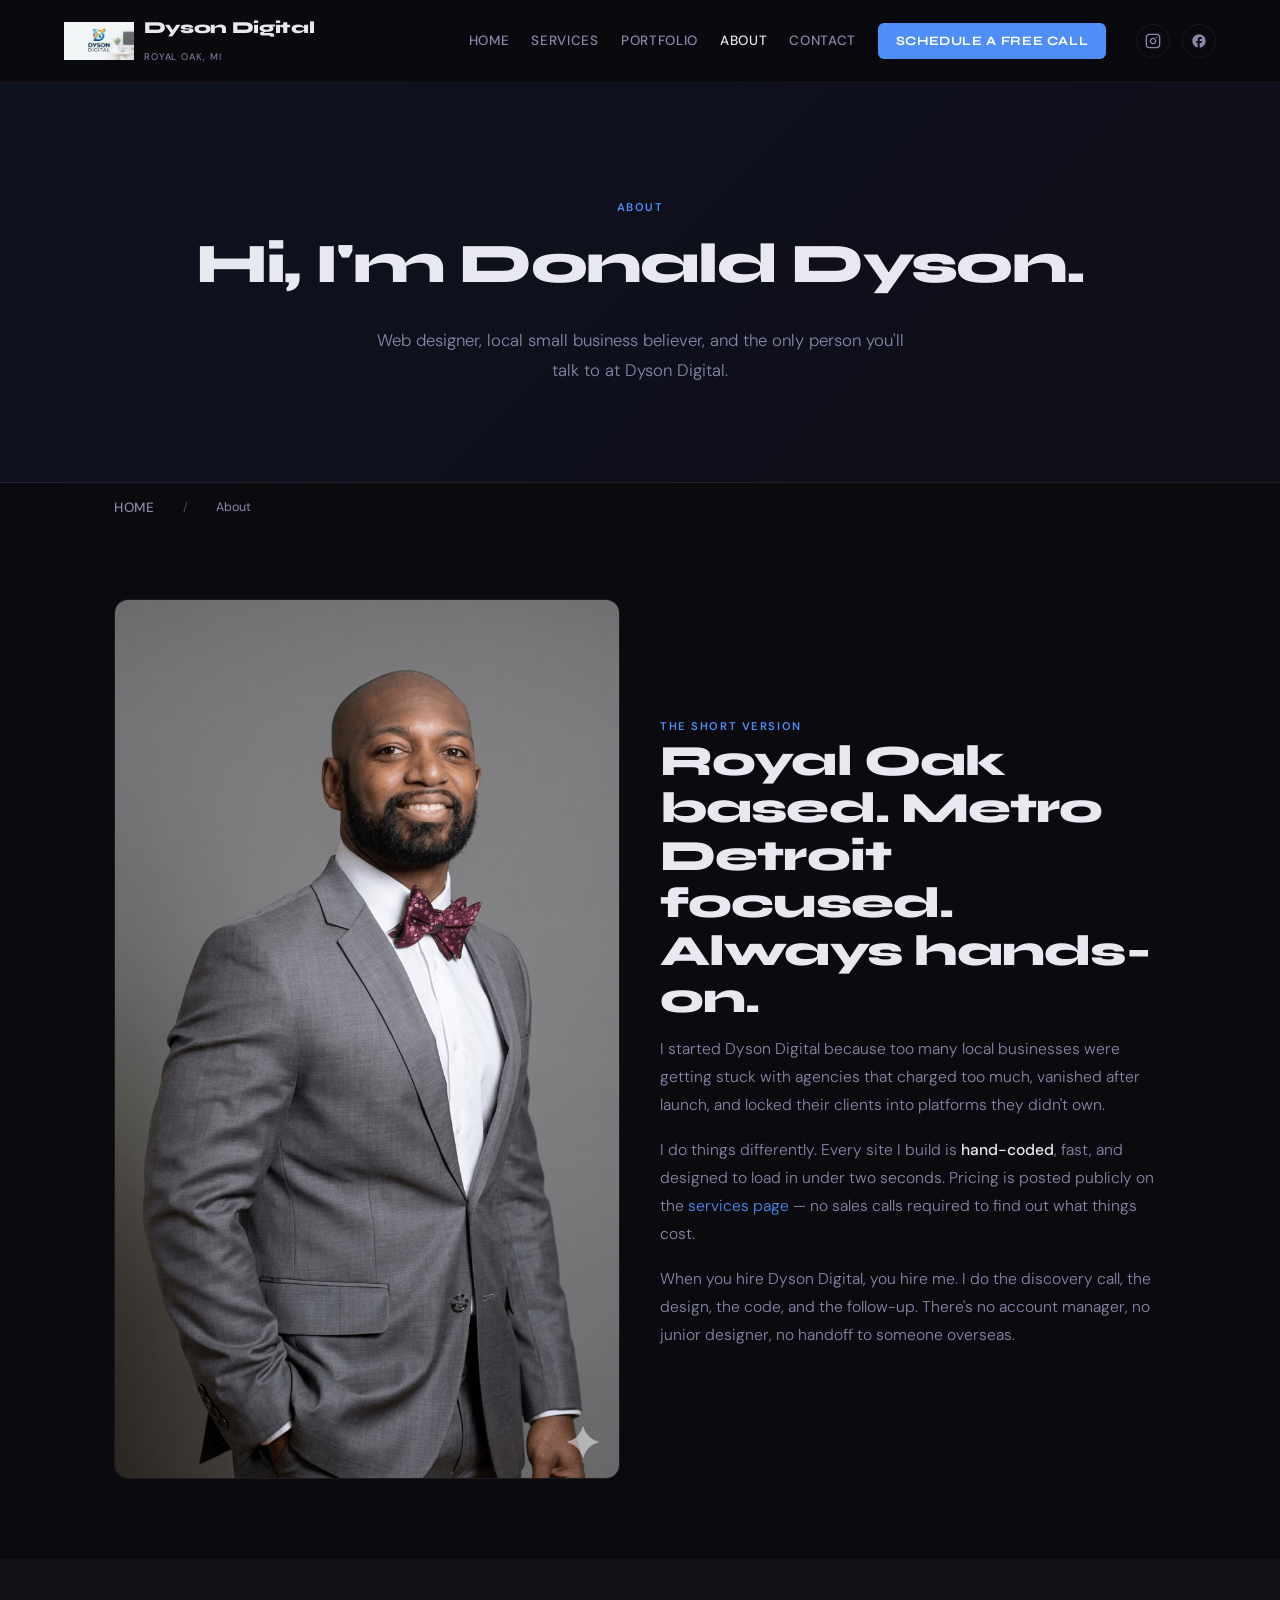
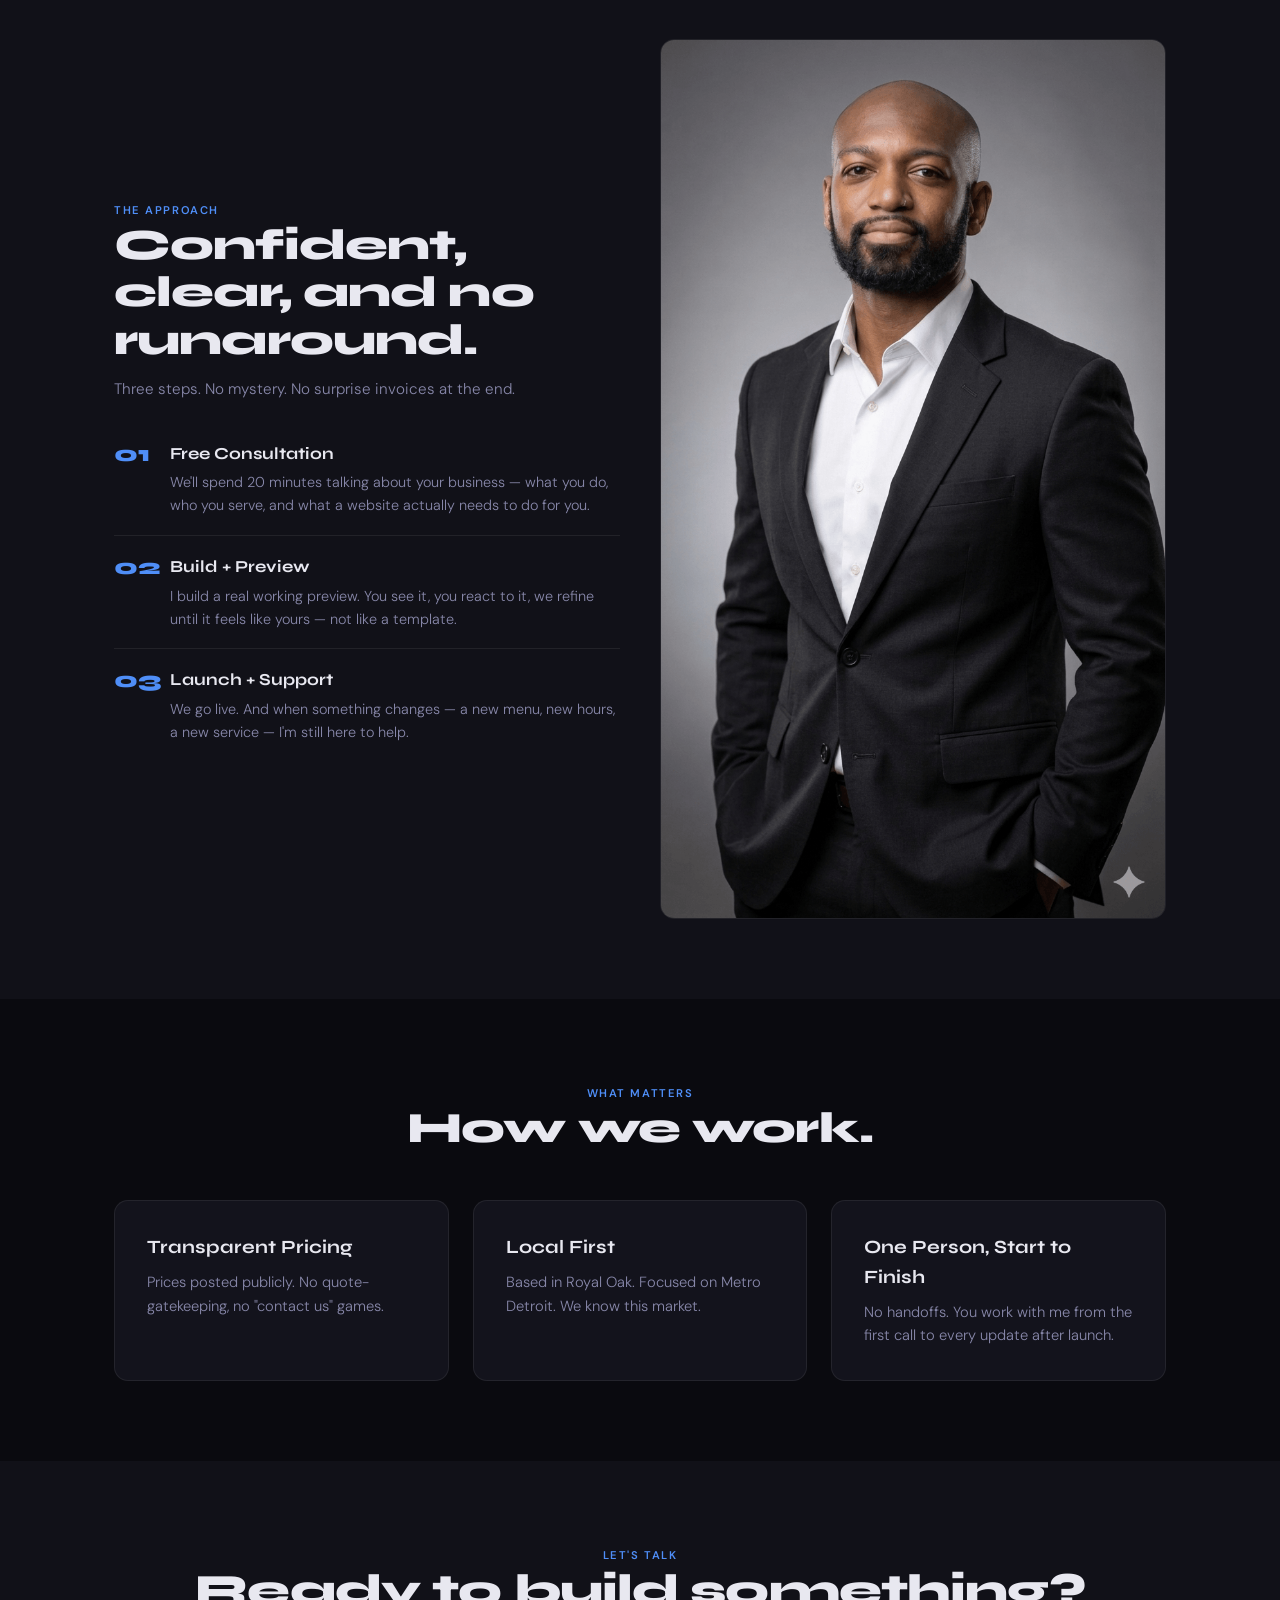
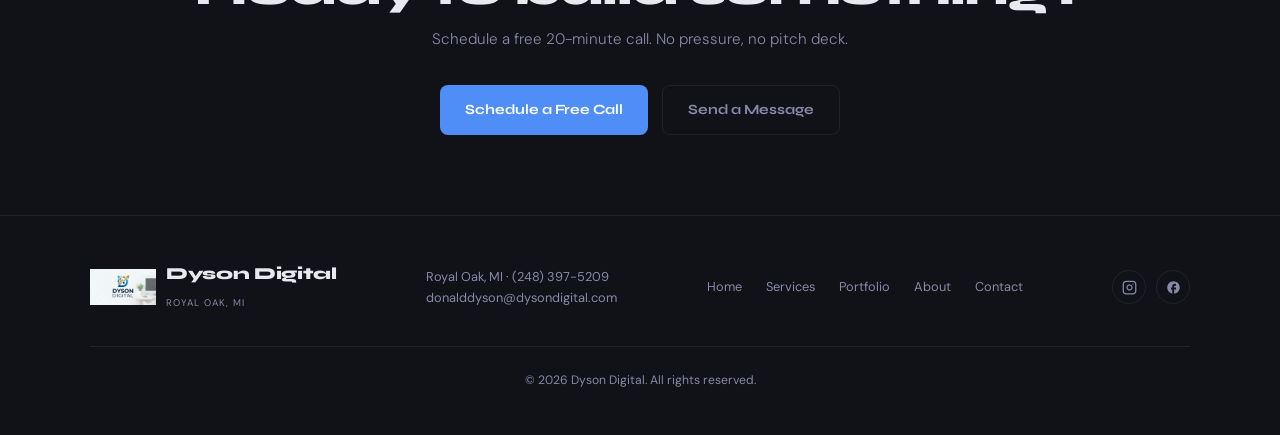
==== about.html @ cc30932b "Add files via upload" ====
<!DOCTYPE html>
<html lang="en">
<head>
<script async src="https://www.googletagmanager.com/gtag/js?id=G-XXXXXXXXXX"></script>
<script>window.dataLayer=window.dataLayer||[];function gtag(){dataLayer.push(arguments);}gtag('js',new Date());gtag('config','G-XXXXXXXXXX');</script>
<meta charset="UTF-8">
<meta name="viewport" content="width=device-width, initial-scale=1.0">
<title>About Donald Dyson | Founder of Dyson Digital Royal Oak MI</title>
<meta name="description" content="Meet Donald Dyson, founder of Dyson Digital in Royal Oak, MI. Personal, hands-on web design and SEO for Metro Detroit small businesses since day one.">
<link rel="canonical" href="https://dysondigital.com/about.html">
<meta name="robots" content="index, follow">
<meta property="og:title" content="About Donald Dyson | Dyson Digital">
<meta property="og:description" content="Meet Donald Dyson, founder of Dyson Digital. Personal, hands-on web design for Metro Detroit small businesses.">
<meta property="og:image" content="https://dysondigital.com/images/og-preview.jpg">
<meta property="og:url" content="https://dysondigital.com/about.html">
<meta property="og:type" content="website">
<meta name="twitter:card" content="summary_large_image">
<meta name="twitter:title" content="About Donald Dyson | Dyson Digital">
<meta name="twitter:description" content="Meet Donald Dyson, founder of Dyson Digital. Personal, hands-on web design for Metro Detroit small businesses.">
<meta name="twitter:image" content="https://dysondigital.com/images/og-preview.jpg">
<link rel="icon" type="image/png" href="favicon.png">
<link rel="apple-touch-icon" href="favicon.png">
<meta name="theme-color" content="#1d6aff">
<link rel="stylesheet" href="style.css">

<!-- Organization + Founder -->
<script type="application/ld+json">
{
  "@context": "https://schema.org",
  "@type": "Organization",
  "name": "Dyson Digital",
  "url": "https://dysondigital.com",
  "logo": "https://dysondigital.com/images/dysondigitallogo.png",
  "founder": {
    "@type": "Person",
    "name": "Donald Dyson",
    "jobTitle": "Founder & Web Designer",
    "image": "https://dysondigital.com/images/greysuit.png",
    "worksFor": {
      "@type": "Organization",
      "name": "Dyson Digital"
    },
    "address": {
      "@type": "PostalAddress",
      "addressLocality": "Royal Oak",
      "addressRegion": "MI",
      "addressCountry": "US"
    }
  },
  "sameAs": [
    "https://instagram.com/dyson.digital",
    "https://facebook.com/dysondigitalmi"
  ]
}
</script>

<!-- Breadcrumbs -->
<script type="application/ld+json">
{
  "@context": "https://schema.org",
  "@type": "BreadcrumbList",
  "itemListElement": [
    {"@type": "ListItem", "position": 1, "name": "Home", "item": "https://dysondigital.com/"},
    {"@type": "ListItem", "position": 2, "name": "About", "item": "https://dysondigital.com/about.html"}
  ]
}
</script>
</head>
<body>

<header>
  <a href="index.html" class="logo-wrap" aria-label="Dyson Digital home">
    <img src="images/dysondigitallogo.png" alt="Dyson Digital logo" height="50" loading="lazy">
    <span>
      <span class="logo-text">Dyson Digital</span><br>
      <span class="logo-sub">Royal Oak, MI</span>
    </span>
  </a>
  <button class="menu-toggle" aria-label="Toggle navigation menu" aria-expanded="false" aria-controls="main-nav" onclick="const n=document.getElementById('main-nav');n.classList.toggle('active');this.setAttribute('aria-expanded',n.classList.contains('active'));">&#9776;</button>
  <nav id="main-nav">
    <a href="index.html">Home</a>
    <a href="services.html">Services</a>
    <a href="portfolio.html">Portfolio</a>
    <a href="about.html" class="active">About</a>
    <a href="contact.html">Contact</a>
    <a href="https://calendly.com/donalddyson-dysondigital" target="_blank" rel="noopener" class="btn-nav">Schedule a Free Call</a>
    <div class="social-icons">
      <a href="https://instagram.com/dyson.digital" target="_blank" rel="noopener" aria-label="Dyson Digital on Instagram">
        <svg viewBox="0 0 24 24" fill="none" stroke="currentColor" stroke-width="2" stroke-linecap="round" stroke-linejoin="round"><rect x="2" y="2" width="20" height="20" rx="5" ry="5"/><path d="M16 11.37A4 4 0 1 1 12.63 8 4 4 0 0 1 16 11.37z"/><line x1="17.5" y1="6.5" x2="17.51" y2="6.5"/></svg>
      </a>
      <a href="https://facebook.com/dysondigitalmi" target="_blank" rel="noopener" aria-label="Dyson Digital on Facebook">
        <svg viewBox="0 0 24 24" fill="currentColor"><path d="M22 12c0-5.52-4.48-10-10-10S2 6.48 2 12c0 4.84 3.44 8.87 8 9.8V15H8v-3h2V9.5C10 7.57 11.57 6 13.5 6H16v3h-2c-.55 0-1 .45-1 1v2h3v3h-3v6.95c5.05-.5 9-4.76 9-9.95z"/></svg>
      </a>
    </div>
  </nav>
</header>

<!-- PAGE HERO -->
<section class="page-hero">
  <span class="sl">About</span>
  <h1>Hi, I'm Donald Dyson.</h1>
  <p>Web designer, local small business believer, and the only person you'll talk to at Dyson Digital.</p>
</section>

<nav class="breadcrumbs" aria-label="Breadcrumb">
  <a href="index.html">Home</a><span>/</span>About
</nav>

<!-- ABOUT MAIN -->
<section>
  <div class="container">
    <div class="grid-2">
      <div class="about-img">
        <img src="images/greysuit.png" alt="Donald Dyson, founder of Dyson Digital in Royal Oak MI" loading="lazy">
      </div>
      <div class="about-text">
        <span class="sl">The short version</span>
        <h2 class="st">Royal Oak based. Metro Detroit focused. Always hands-on.</h2>
        <p>I started Dyson Digital because too many local businesses were getting stuck with agencies that charged too much, vanished after launch, and locked their clients into platforms they didn't own.</p>
        <p>I do things differently. Every site I build is <strong>hand-coded</strong>, fast, and designed to load in under two seconds. Pricing is posted publicly on the <a href="services.html" style="color:var(--primary);">services page</a> — no sales calls required to find out what things cost.</p>
        <p>When you hire Dyson Digital, you hire me. I do the discovery call, the design, the code, and the follow-up. There's no account manager, no junior designer, no handoff to someone overseas.</p>
      </div>
    </div>
  </div>
</section>

<!-- APPROACH -->
<section class="section-light">
  <div class="container">
    <div class="grid-2">
      <div>
        <span class="sl">The Approach</span>
        <h2 class="st">Confident, clear, and no runaround.</h2>
        <p class="ss">Three steps. No mystery. No surprise invoices at the end.</p>
        <ol class="steps-list">
          <li>
            <span class="step-num">01</span>
            <div class="step-body">
              <h4>Free Consultation</h4>
              <p>We'll spend 20 minutes talking about your business — what you do, who you serve, and what a website actually needs to do for you.</p>
            </div>
          </li>
          <li>
            <span class="step-num">02</span>
            <div class="step-body">
              <h4>Build + Preview</h4>
              <p>I build a real working preview. You see it, you react to it, we refine until it feels like yours — not like a template.</p>
            </div>
          </li>
          <li>
            <span class="step-num">03</span>
            <div class="step-body">
              <h4>Launch + Support</h4>
              <p>We go live. And when something changes — a new menu, new hours, a new service — I'm still here to help.</p>
            </div>
          </li>
        </ol>
      </div>
      <div class="approach-img">
        <img src="images/blacksuit.png" alt="Donald Dyson web designer Royal Oak MI" loading="lazy">
      </div>
    </div>
  </div>
</section>

<!-- VALUES -->
<section>
  <div class="container">
    <div class="sh" style="text-align:center;">
      <span class="sl">What Matters</span>
      <h2 class="st">How we work.</h2>
    </div>
    <div class="grid-3">
      <div class="card">
        <h3 style="margin-bottom:0.5rem;">Transparent Pricing</h3>
        <p style="color:var(--muted);font-size:0.92rem;font-weight:300;">Prices posted publicly. No quote-gatekeeping, no "contact us" games.</p>
      </div>
      <div class="card">
        <h3 style="margin-bottom:0.5rem;">Local First</h3>
        <p style="color:var(--muted);font-size:0.92rem;font-weight:300;">Based in Royal Oak. Focused on Metro Detroit. We know this market.</p>
      </div>
      <div class="card">
        <h3 style="margin-bottom:0.5rem;">One Person, Start to Finish</h3>
        <p style="color:var(--muted);font-size:0.92rem;font-weight:300;">No handoffs. You work with me from the first call to every update after launch.</p>
      </div>
    </div>
  </div>
</section>

<!-- CTA -->
<section class="section-light">
  <div class="container" style="text-align:center;">
    <span class="sl">Let's Talk</span>
    <h2 class="st">Ready to build something?</h2>
    <p class="ss" style="margin:0 auto 2rem;">Schedule a free 20-minute call. No pressure, no pitch deck.</p>
    <div style="display:flex;gap:14px;justify-content:center;flex-wrap:wrap;">
      <a href="https://calendly.com/donalddyson-dysondigital" target="_blank" rel="noopener" class="btn">Schedule a Free Call</a>
      <a href="contact.html" class="btn btn-outline">Send a Message</a>
    </div>
  </div>
</section>

<!-- FOOTER -->
<footer>
  <div class="fi">
    <div class="footer-brand">
      <img src="images/dysondigitallogo.png" alt="Dyson Digital logo" loading="lazy">
      <div>
        <span class="logo-text">Dyson Digital</span><br>
        <span class="logo-sub">Royal Oak, MI</span>
      </div>
    </div>
    <div class="footer-contact">
      Royal Oak, MI &middot; <a href="tel:+12483975209">(248) 397-5209</a><br>
      <a href="mailto:donalddyson@dysondigital.com">donalddyson@dysondigital.com</a>
    </div>
    <div class="fl">
      <a href="index.html">Home</a>
      <a href="services.html">Services</a>
      <a href="portfolio.html">Portfolio</a>
      <a href="about.html">About</a>
      <a href="contact.html">Contact</a>
    </div>
    <div class="footer-social">
      <a href="https://instagram.com/dyson.digital" target="_blank" rel="noopener" aria-label="Dyson Digital on Instagram">
        <svg viewBox="0 0 24 24" fill="none" stroke="currentColor" stroke-width="2" stroke-linecap="round" stroke-linejoin="round"><rect x="2" y="2" width="20" height="20" rx="5" ry="5"/><path d="M16 11.37A4 4 0 1 1 12.63 8 4 4 0 0 1 16 11.37z"/><line x1="17.5" y1="6.5" x2="17.51" y2="6.5"/></svg>
      </a>
      <a href="https://facebook.com/dysondigitalmi" target="_blank" rel="noopener" aria-label="Dyson Digital on Facebook">
        <svg viewBox="0 0 24 24" fill="currentColor"><path d="M22 12c0-5.52-4.48-10-10-10S2 6.48 2 12c0 4.84 3.44 8.87 8 9.8V15H8v-3h2V9.5C10 7.57 11.57 6 13.5 6H16v3h-2c-.55 0-1 .45-1 1v2h3v3h-3v6.95c5.05-.5 9-4.76 9-9.95z"/></svg>
      </a>
    </div>
  </div>
  <div class="footer-bottom">
    <span class="fc">&copy; 2026 Dyson Digital. All rights reserved.</span>
  </div>
</footer>

</body>
</html>
---- style.css ----
/* =========================================================
   Dyson Digital — style.css
   Single stylesheet for all pages (Home, Services, Portfolio, About, Contact)
   ========================================================= */

/* -------- Fonts -------- */
@import url('https://fonts.googleapis.com/css2?family=DM+Sans:wght@300;400;500;700&family=Syne:wght@600;700;800&display=swap');

/* -------- Variables -------- */
:root{
  --primary:#4f8ef7;
  --pdark:#3a7aef;
  --accent:#7c5cfc;
  --dark:#0a0a0f;
  --dark2:#111118;
  --dark3:#16161f;
  --card:#13131c;
  --text:#e8e8f0;
  --muted:#8888aa;
  --border:rgba(255,255,255,0.07);
}

/* -------- Reset -------- */
*,*::before,*::after{box-sizing:border-box;margin:0;padding:0;}
html{scroll-behavior:smooth;}
body{
  font-family:'DM Sans',sans-serif;
  background:var(--dark);
  color:var(--text);
  line-height:1.6;
  overflow-x:hidden;
}
h1,h2,h3,h4{font-family:'Syne',sans-serif;}
a{color:inherit;text-decoration:none;}
img{max-width:100%;display:block;}

/* -------- Header / Navbar -------- */
header{
  background:rgba(10,10,15,0.93);
  backdrop-filter:blur(14px);
  -webkit-backdrop-filter:blur(14px);
  padding:15px 5%;
  display:flex;
  justify-content:space-between;
  align-items:center;
  border-bottom:1px solid var(--border);
  position:sticky;
  top:0;
  z-index:1000;
}
.logo-wrap{display:flex;align-items:center;gap:10px;}
.logo-wrap img{height:38px;width:auto;}
.logo-text{font-family:'Syne',sans-serif;font-weight:800;font-size:1.05rem;letter-spacing:-0.02em;}
.logo-sub{font-size:0.6rem;color:var(--muted);letter-spacing:0.1em;text-transform:uppercase;}
nav{display:flex;gap:22px;align-items:center;}
nav a{
  color:var(--muted);
  font-weight:500;
  font-size:0.84rem;
  text-transform:uppercase;
  letter-spacing:0.05em;
  transition:color 0.2s;
}
nav a:hover,nav a.active{color:var(--text);}
.btn-nav{
  background:var(--primary);
  color:#fff!important;
  padding:0.5rem 1.1rem;
  border-radius:6px;
  font-family:'Syne',sans-serif;
  font-weight:700;
  font-size:0.8rem;
  transition:background 0.2s;
  border:none;
  cursor:pointer;
}
.btn-nav:hover{background:var(--pdark)!important;}
.social-icons{display:flex;gap:12px;align-items:center;margin-left:8px;}
.social-icons a{
  display:inline-flex;
  align-items:center;
  justify-content:center;
  width:34px;
  height:34px;
  border-radius:50%;
  border:1px solid var(--border);
  color:var(--muted);
  transition:color 0.2s,border-color 0.2s,background 0.2s;
}
.social-icons a:hover{color:var(--primary);border-color:rgba(79,142,247,0.4);}
.social-icons svg{width:16px;height:16px;}
.menu-toggle{display:none;font-size:22px;cursor:pointer;color:var(--text);background:none;border:none;}

@media(max-width:768px){
  .menu-toggle{display:block;}
  nav{
    display:none;
    flex-direction:column;
    position:absolute;
    top:100%;
    left:0;
    width:100%;
    background:var(--dark2);
    border-top:1px solid var(--border);
    padding:10px 0;
    gap:0;
  }
  nav.active{display:flex;}
  nav a{
    padding:13px 5%;
    border-bottom:1px solid var(--border);
    width:100%;
  }
  .social-icons{display:none;}
}

/* -------- Buttons -------- */
.btn{
  display:inline-flex;
  align-items:center;
  gap:5px;
  padding:13px 25px;
  background:var(--primary);
  color:#fff;
  border-radius:8px;
  font-family:'Syne',sans-serif;
  font-weight:700;
  font-size:0.88rem;
  transition:background 0.2s,transform 0.15s;
  border:none;
  cursor:pointer;
}
.btn:hover{background:var(--pdark);transform:translateY(-2px);}
.btn-outline{
  background:transparent;
  border:1px solid var(--border);
  color:var(--muted);
}
.btn-outline:hover{
  border-color:rgba(79,142,247,0.4);
  color:var(--text);
  background:transparent;
  transform:translateY(-2px);
}
.btn-sm{padding:9px 18px;font-size:0.82rem;}

/* -------- Section helpers -------- */
.sl{
  font-size:0.7rem;
  font-weight:600;
  letter-spacing:0.14em;
  text-transform:uppercase;
  color:var(--primary);
  margin-bottom:0.5rem;
}
.st{
  font-size:clamp(1.8rem,4vw,2.7rem);
  font-weight:800;
  letter-spacing:-0.02em;
  line-height:1.1;
  margin-bottom:0.75rem;
}
.ss{
  color:var(--muted);
  font-size:0.95rem;
  max-width:500px;
  font-weight:300;
  line-height:1.75;
}
.sh{margin-bottom:3rem;}
.container{max-width:1100px;margin:0 auto;padding:80px 24px;}
.container-wide{max-width:1200px;margin:0 auto;padding:80px 24px;}

/* -------- Page Hero -------- */
.page-hero{
  padding:110px 5% 65px;
  background:linear-gradient(135deg,rgba(79,142,247,0.07) 0%,rgba(124,92,252,0.04) 100%);
  border-bottom:1px solid var(--border);
  text-align:center;
}
.page-hero h1{
  font-size:clamp(2.2rem,5vw,3.5rem);
  font-weight:800;
  letter-spacing:-0.03em;
  margin-bottom:1rem;
}
.page-hero p{
  color:var(--muted);
  font-size:1.05rem;
  max-width:540px;
  margin:0 auto 2rem;
  font-weight:300;
  line-height:1.8;
}

/* -------- Cards -------- */
.card{
  background:var(--card);
  border:1px solid var(--border);
  border-radius:14px;
  padding:2rem;
  transition:transform 0.2s,border-color 0.2s;
}
.card:hover{transform:translateY(-4px);border-color:rgba(79,142,247,0.3);}

/* -------- Home Hero -------- */
.hero{
  min-height:85vh;
  display:flex;
  align-items:center;
  justify-content:center;
  padding:0 5%;
  background:
    radial-gradient(circle at 20% 30%,rgba(79,142,247,0.10),transparent 45%),
    radial-gradient(circle at 80% 70%,rgba(124,92,252,0.08),transparent 50%),
    var(--dark);
  text-align:center;
  border-bottom:1px solid var(--border);
}
.hero-inner{max-width:820px;}
.hero h1{
  font-size:clamp(2.4rem,5.5vw,4rem);
  font-weight:800;
  letter-spacing:-0.03em;
  line-height:1.08;
  margin-bottom:1.25rem;
}
.hero .hero-sub{
  color:var(--muted);
  font-size:1.1rem;
  max-width:600px;
  margin:0 auto 2.25rem;
  font-weight:300;
  line-height:1.7;
}
.hero-buttons{display:flex;gap:14px;justify-content:center;flex-wrap:wrap;}

/* -------- Services (white bg on home / keep dark card) -------- */
.section-light{background:var(--dark2);}
.grid-4{
  display:grid;
  grid-template-columns:repeat(auto-fit,minmax(230px,1fr));
  gap:1.5rem;
}
.grid-3{
  display:grid;
  grid-template-columns:repeat(auto-fit,minmax(280px,1fr));
  gap:1.5rem;
}
.grid-2{
  display:grid;
  grid-template-columns:repeat(auto-fit,minmax(320px,1fr));
  gap:2.5rem;
  align-items:center;
}
.service-card h3{
  font-size:1.15rem;
  margin-bottom:0.4rem;
  letter-spacing:-0.01em;
}
.service-card .price{
  color:var(--primary);
  font-family:'Syne',sans-serif;
  font-weight:700;
  font-size:0.85rem;
  margin-bottom:0.75rem;
  display:block;
}
.service-card p{color:var(--muted);font-size:0.9rem;font-weight:300;}
.service-icon{
  width:44px;
  height:44px;
  display:flex;
  align-items:center;
  justify-content:center;
  border-radius:10px;
  background:rgba(79,142,247,0.12);
  color:var(--primary);
  margin-bottom:1.1rem;
}
.service-icon svg{width:22px;height:22px;}

/* -------- Portfolio -------- */
.section-gray{background:var(--dark3);}
.portfolio-card{
  display:flex;
  flex-direction:column;
  gap:1rem;
  text-align:left;
}
.portfolio-logo{
  background:#fff;
  border-radius:10px;
  padding:1.5rem;
  height:150px;
  display:flex;
  align-items:center;
  justify-content:center;
  margin-bottom:0.5rem;
}
.portfolio-logo img{
  max-height:100%;
  max-width:80%;
  width:auto;
  object-fit:contain;
}
.portfolio-card h3{font-size:1.15rem;letter-spacing:-0.01em;}
.portfolio-card p{color:var(--muted);font-size:0.9rem;font-weight:300;min-height:3.5em;}
.portfolio-card .btn{align-self:flex-start;margin-top:0.25rem;}

/* -------- Approach (dark, 2-col) -------- */
.approach-img{
  border-radius:14px;
  overflow:hidden;
  border:1px solid var(--border);
}
.approach-img img{width:100%;height:auto;display:block;}
.steps-list{list-style:none;padding:0;margin:1.25rem 0 0;}
.steps-list li{
  display:flex;
  gap:1rem;
  padding:1.1rem 0;
  border-bottom:1px solid var(--border);
  align-items:flex-start;
}
.steps-list li:last-child{border-bottom:none;}
.step-num{
  font-family:'Syne',sans-serif;
  font-weight:800;
  font-size:1.4rem;
  color:var(--primary);
  min-width:40px;
  line-height:1;
  padding-top:2px;
}
.step-body h4{font-size:1.05rem;margin-bottom:0.25rem;}
.step-body p{color:var(--muted);font-size:0.9rem;font-weight:300;}

/* -------- About -------- */
.about-img{
  border-radius:14px;
  overflow:hidden;
  border:1px solid var(--border);
}
.about-img img{width:100%;height:auto;display:block;}
.about-text p{
  color:var(--muted);
  font-size:0.98rem;
  font-weight:300;
  margin-bottom:1rem;
  line-height:1.8;
}
.about-text p strong{color:var(--text);font-weight:500;}

/* -------- Contact form -------- */
.contact-wrap{
  display:grid;
  grid-template-columns:1fr 1.2fr;
  gap:2.5rem;
}
@media(max-width:768px){.contact-wrap{grid-template-columns:1fr;}}
.contact-info h3{font-size:1.3rem;margin-bottom:1rem;letter-spacing:-0.01em;}
.contact-info p{color:var(--muted);font-size:0.95rem;font-weight:300;margin-bottom:1.5rem;line-height:1.7;}
.contact-detail{
  display:flex;
  align-items:center;
  gap:0.75rem;
  padding:0.85rem 0;
  border-bottom:1px solid var(--border);
  font-size:0.9rem;
}
.contact-detail:last-child{border-bottom:none;}
.contact-detail strong{color:var(--text);font-weight:500;min-width:60px;}
.contact-detail a{color:var(--muted);transition:color 0.2s;}
.contact-detail a:hover{color:var(--primary);}

.contact-form{
  background:var(--card);
  border:1px solid var(--border);
  border-radius:14px;
  padding:2rem;
}
.form-row{display:flex;flex-direction:column;margin-bottom:1.1rem;}
.form-row label{
  font-size:0.78rem;
  font-weight:500;
  letter-spacing:0.05em;
  text-transform:uppercase;
  color:var(--muted);
  margin-bottom:0.4rem;
}
.form-row input,
.form-row textarea{
  background:var(--dark2);
  border:1px solid var(--border);
  border-radius:8px;
  padding:0.85rem 1rem;
  color:var(--text);
  font-family:'DM Sans',sans-serif;
  font-size:0.95rem;
  transition:border-color 0.2s;
}
.form-row input:focus,
.form-row textarea:focus{
  outline:none;
  border-color:var(--primary);
}
.form-row textarea{resize:vertical;min-height:120px;}

/* -------- Pricing / Service page tables -------- */
.pricing-grid{
  display:grid;
  grid-template-columns:repeat(auto-fit,minmax(260px,1fr));
  gap:1.5rem;
  margin-bottom:2.5rem;
}
.pricing-card{
  background:var(--card);
  border:1px solid var(--border);
  border-radius:14px;
  padding:2rem;
  display:flex;
  flex-direction:column;
}
.pricing-card .price-tag{
  font-family:'Syne',sans-serif;
  font-weight:800;
  font-size:1.8rem;
  color:var(--primary);
  margin:0.5rem 0 1rem;
  letter-spacing:-0.02em;
}
.pricing-card h3{font-size:1.2rem;margin-bottom:0.25rem;}
.pricing-card .tagline{color:var(--muted);font-size:0.85rem;margin-bottom:1rem;font-weight:300;}
.pricing-card ul{
  list-style:none;
  padding:0;
  margin:0 0 1.5rem;
  flex:1;
}
.pricing-card li{
  color:var(--muted);
  font-size:0.9rem;
  padding:0.45rem 0;
  font-weight:300;
  display:flex;
  gap:0.5rem;
  align-items:flex-start;
}
.pricing-card li::before{
  content:"";
  width:6px;
  height:6px;
  border-radius:50%;
  background:var(--primary);
  margin-top:0.55rem;
  flex-shrink:0;
}
.pricing-card .btn{align-self:flex-start;}

.disclaimer-box{
  background:var(--card);
  border:1px solid var(--border);
  border-left:3px solid var(--primary);
  border-radius:10px;
  padding:1.75rem;
  margin-top:2rem;
}
.disclaimer-box h4{
  font-family:'Syne',sans-serif;
  font-weight:700;
  font-size:0.85rem;
  letter-spacing:0.1em;
  text-transform:uppercase;
  color:var(--primary);
  margin-bottom:0.8rem;
}
.disclaimer-box h3{
  font-size:1.1rem;
  letter-spacing:-0.01em;
  margin-bottom:1rem;
}
.disclaimer-box p{
  color:var(--muted);
  font-size:0.88rem;
  font-weight:300;
  margin-bottom:0.9rem;
  line-height:1.75;
}
.disclaimer-box p strong{color:var(--text);font-weight:600;}
.disclaimer-box p:last-child{margin-bottom:0;}

/* -------- FAQ -------- */
.faq-item{
  border-bottom:1px solid var(--border);
  padding:1.5rem 0;
}
.faq-item:first-child{padding-top:0;}
.faq-item:last-child{border-bottom:none;padding-bottom:0;}
.faq-item h3{
  font-size:1.05rem;
  margin-bottom:0.6rem;
  letter-spacing:-0.01em;
  color:var(--text);
}
.faq-item p{
  color:var(--muted);
  font-size:0.92rem;
  font-weight:300;
  line-height:1.8;
}

/* -------- Breadcrumbs -------- */
.breadcrumbs{
  max-width:1100px;
  margin:0 auto;
  padding:14px 24px 0;
  font-size:0.78rem;
  color:var(--muted);
}
.breadcrumbs a{color:var(--muted);transition:color 0.2s;}
.breadcrumbs a:hover{color:var(--primary);}
.breadcrumbs span{margin:0 0.4rem;opacity:0.5;}

/* -------- Footer -------- */
footer{
  background:var(--dark2);
  border-top:1px solid var(--border);
  padding:45px 5%;
}
.fi{
  max-width:1100px;
  margin:0 auto;
  display:flex;
  justify-content:space-between;
  align-items:center;
  flex-wrap:wrap;
  gap:1.5rem;
}
.fl{display:flex;gap:1.5rem;flex-wrap:wrap;align-items:center;}
.fl a{font-size:0.8rem;color:var(--muted);transition:color 0.2s;}
.fl a:hover{color:var(--primary);}
.fc{font-size:0.76rem;color:var(--muted);}
.footer-brand{display:flex;align-items:center;gap:10px;}
.footer-brand img{height:36px;width:auto;}
.footer-contact{
  font-size:0.8rem;
  color:var(--muted);
  line-height:1.7;
}
.footer-contact a{color:var(--muted);transition:color 0.2s;}
.footer-contact a:hover{color:var(--primary);}
.footer-social{display:flex;gap:10px;}
.footer-social a{
  display:inline-flex;
  align-items:center;
  justify-content:center;
  width:34px;
  height:34px;
  border-radius:50%;
  border:1px solid var(--border);
  color:var(--muted);
  transition:color 0.2s,border-color 0.2s;
}
.footer-social a:hover{color:var(--primary);border-color:rgba(79,142,247,0.4);}
.footer-social svg{width:15px;height:15px;}
.footer-bottom{
  max-width:1100px;
  margin:2rem auto 0;
  padding-top:1.5rem;
  border-top:1px solid var(--border);
  text-align:center;
  font-size:0.76rem;
  color:var(--muted);
}
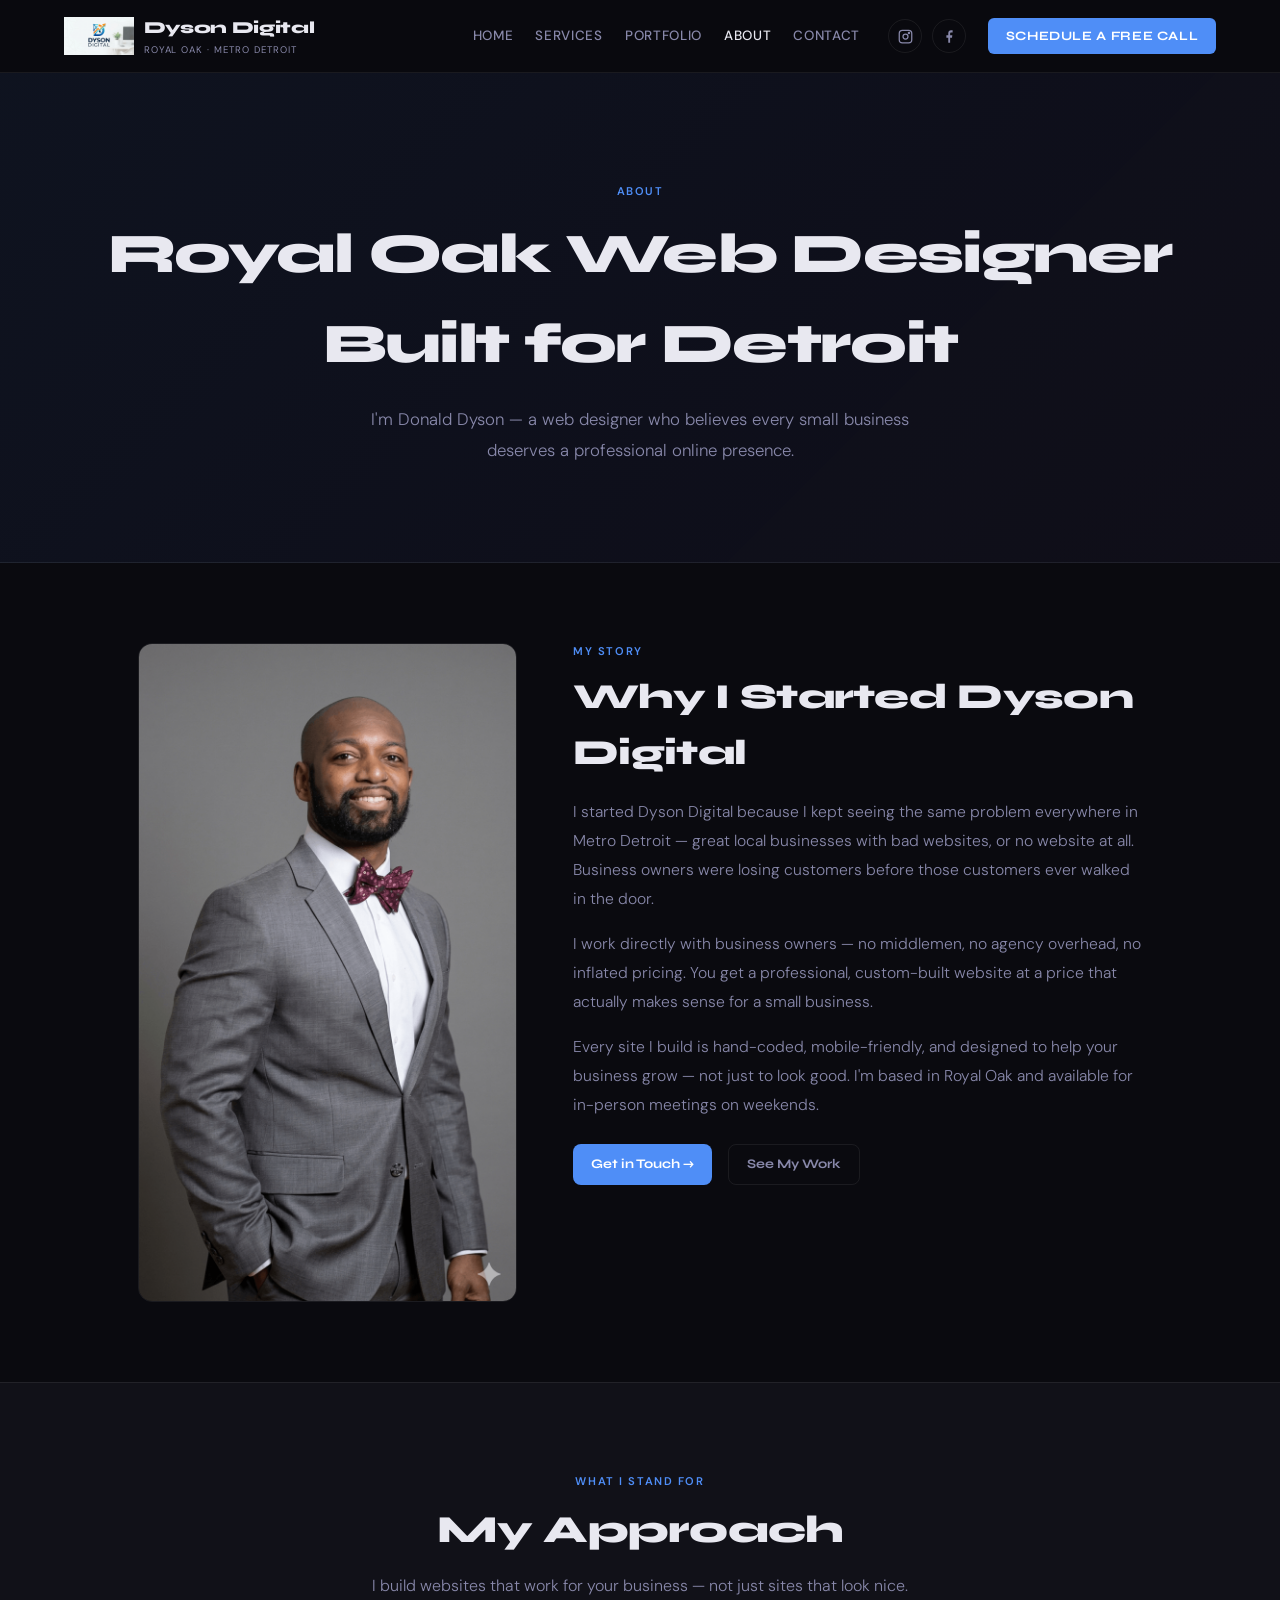
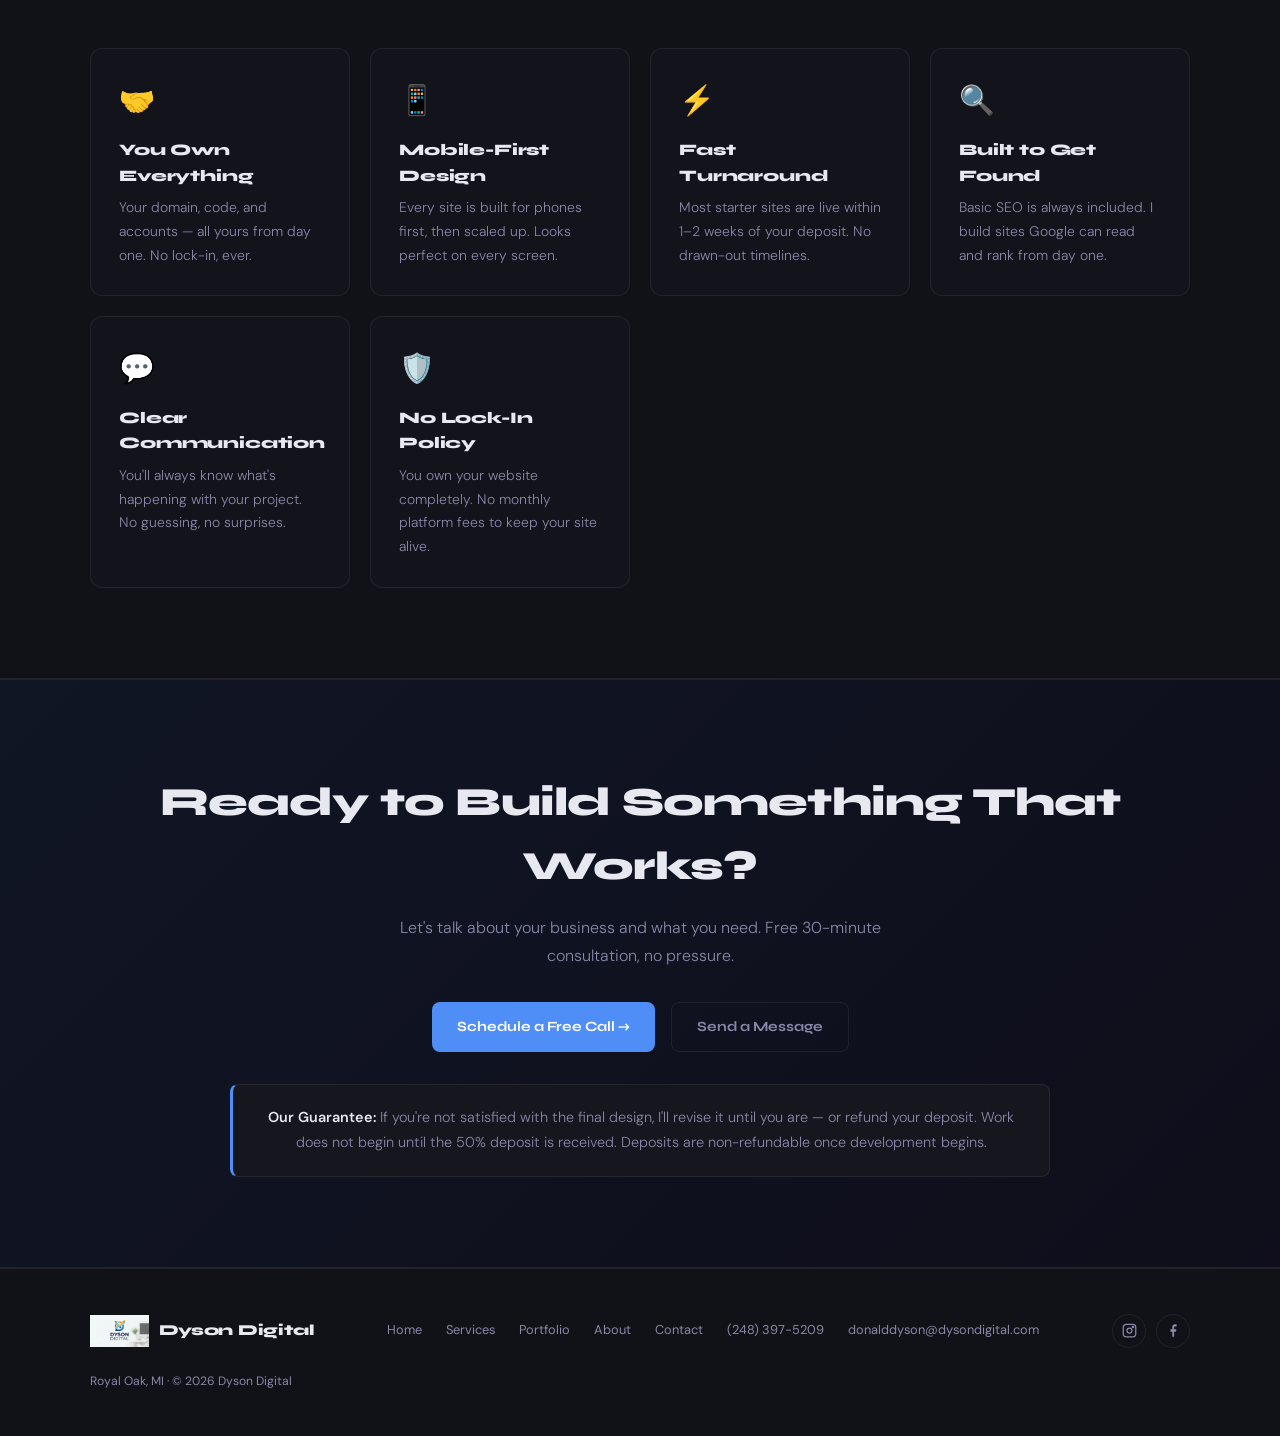
==== commit c6201230: "Add files via upload" ====
--- a/about.html
+++ b/about.html
@@ -5,46 +5,48 @@
 <script>window.dataLayer=window.dataLayer||[];function gtag(){dataLayer.push(arguments);}gtag('js',new Date());gtag('config','G-XXXXXXXXXX');</script>
 <meta charset="UTF-8">
 <meta name="viewport" content="width=device-width, initial-scale=1.0">
-<title>About Donald Dyson | Founder of Dyson Digital Royal Oak MI</title>
-<meta name="description" content="Meet Donald Dyson, founder of Dyson Digital in Royal Oak, MI. Personal, hands-on web design and SEO for Metro Detroit small businesses since day one.">
+<title>About | Dyson Digital | Donald Dyson Web Designer Royal Oak MI</title>
+<meta name="description" content="Meet Donald Dyson, founder of Dyson Digital. Royal Oak based web designer serving Metro Detroit small businesses with custom, hand-coded websites.">
 <link rel="canonical" href="https://dysondigital.com/about.html">
 <meta name="robots" content="index, follow">
-<meta property="og:title" content="About Donald Dyson | Dyson Digital">
-<meta property="og:description" content="Meet Donald Dyson, founder of Dyson Digital. Personal, hands-on web design for Metro Detroit small businesses.">
+<meta property="og:title" content="About | Dyson Digital">
+<meta property="og:description" content="Custom websites for Metro Detroit small businesses. Starting at $500.">
 <meta property="og:image" content="https://dysondigital.com/images/og-preview.jpg">
 <meta property="og:url" content="https://dysondigital.com/about.html">
 <meta property="og:type" content="website">
 <meta name="twitter:card" content="summary_large_image">
-<meta name="twitter:title" content="About Donald Dyson | Dyson Digital">
-<meta name="twitter:description" content="Meet Donald Dyson, founder of Dyson Digital. Personal, hands-on web design for Metro Detroit small businesses.">
+<meta name="twitter:title" content="About | Dyson Digital">
+<meta name="twitter:description" content="Custom websites for Metro Detroit small businesses. Starting at $500.">
 <meta name="twitter:image" content="https://dysondigital.com/images/og-preview.jpg">
 <link rel="icon" type="image/png" href="favicon.png">
 <link rel="apple-touch-icon" href="favicon.png">
 <meta name="theme-color" content="#1d6aff">
+<link rel="preconnect" href="https://fonts.googleapis.com">
+<link rel="preconnect" href="https://fonts.gstatic.com" crossorigin>
+<link href="https://fonts.googleapis.com/css2?family=DM+Sans:wght@300;400;500;600;700&family=Syne:wght@600;700;800&display=swap" rel="stylesheet">
 <link rel="stylesheet" href="style.css">
 
-<!-- Organization + Founder -->
 <script type="application/ld+json">
 {
   "@context": "https://schema.org",
   "@type": "Organization",
   "name": "Dyson Digital",
-  "url": "https://dysondigital.com",
+  "url": "https://dysondigital.com/",
   "logo": "https://dysondigital.com/images/dysondigitallogo.png",
   "founder": {
     "@type": "Person",
     "name": "Donald Dyson",
     "jobTitle": "Founder & Web Designer",
     "image": "https://dysondigital.com/images/greysuit.png",
-    "worksFor": {
-      "@type": "Organization",
-      "name": "Dyson Digital"
-    },
     "address": {
       "@type": "PostalAddress",
       "addressLocality": "Royal Oak",
       "addressRegion": "MI",
       "addressCountry": "US"
+    },
+    "worksFor": {
+      "@type": "Organization",
+      "name": "Dyson Digital"
     }
   },
   "sameAs": [
@@ -53,15 +55,13 @@
   ]
 }
 </script>
-
-<!-- Breadcrumbs -->
 <script type="application/ld+json">
 {
   "@context": "https://schema.org",
   "@type": "BreadcrumbList",
   "itemListElement": [
-    {"@type": "ListItem", "position": 1, "name": "Home", "item": "https://dysondigital.com/"},
-    {"@type": "ListItem", "position": 2, "name": "About", "item": "https://dysondigital.com/about.html"}
+    {"@type":"ListItem","position":1,"name":"Home","item":"https://dysondigital.com/"},
+    {"@type":"ListItem","position":2,"name":"About","item":"https://dysondigital.com/about.html"}
   ]
 }
 </script>
@@ -69,150 +69,116 @@
 <body>
 
 <header>
-  <a href="index.html" class="logo-wrap" aria-label="Dyson Digital home">
-    <img src="images/dysondigitallogo.png" alt="Dyson Digital logo" height="50" loading="lazy">
-    <span>
-      <span class="logo-text">Dyson Digital</span><br>
-      <span class="logo-sub">Royal Oak, MI</span>
-    </span>
+  <a href="index.html" class="logo-wrap">
+    <img src="images/dysondigitallogo.png" alt="Dyson Digital logo" height="50">
+    <div>
+      <div class="logo-text">Dyson Digital</div>
+      <div class="logo-sub">Royal Oak · Metro Detroit</div>
+    </div>
   </a>
-  <button class="menu-toggle" aria-label="Toggle navigation menu" aria-expanded="false" aria-controls="main-nav" onclick="const n=document.getElementById('main-nav');n.classList.toggle('active');this.setAttribute('aria-expanded',n.classList.contains('active'));">&#9776;</button>
-  <nav id="main-nav">
+  <button class="menu-toggle" id="menuToggle" aria-label="Toggle navigation menu">☰</button>
+  <nav id="mainNav">
     <a href="index.html">Home</a>
     <a href="services.html">Services</a>
     <a href="portfolio.html">Portfolio</a>
     <a href="about.html" class="active">About</a>
     <a href="contact.html">Contact</a>
+    <div class="nav-socials">
+      <a href="https://instagram.com/dyson.digital" target="_blank" rel="noopener" aria-label="Instagram">
+        <svg viewBox="0 0 24 24" fill="none" stroke="currentColor" stroke-width="2"><rect x="2" y="2" width="20" height="20" rx="5"/><circle cx="12" cy="12" r="4"/><circle cx="17.5" cy="6.5" r="1" fill="currentColor"/></svg>
+      </a>
+      <a href="https://facebook.com/dysondigitalmi" target="_blank" rel="noopener" aria-label="Facebook">
+        <svg viewBox="0 0 24 24" fill="currentColor"><path d="M13 22v-8h3l.5-4H13V7.5c0-1.1.3-1.9 2-1.9h2V2.1C16.7 2 15.6 2 14.4 2 11.8 2 10 3.6 10 6.7V10H7v4h3v8h3z"/></svg>
+      </a>
+    </div>
     <a href="https://calendly.com/donalddyson-dysondigital" target="_blank" rel="noopener" class="btn-nav">Schedule a Free Call</a>
-    <div class="social-icons">
-      <a href="https://instagram.com/dyson.digital" target="_blank" rel="noopener" aria-label="Dyson Digital on Instagram">
-        <svg viewBox="0 0 24 24" fill="none" stroke="currentColor" stroke-width="2" stroke-linecap="round" stroke-linejoin="round"><rect x="2" y="2" width="20" height="20" rx="5" ry="5"/><path d="M16 11.37A4 4 0 1 1 12.63 8 4 4 0 0 1 16 11.37z"/><line x1="17.5" y1="6.5" x2="17.51" y2="6.5"/></svg>
-      </a>
-      <a href="https://facebook.com/dysondigitalmi" target="_blank" rel="noopener" aria-label="Dyson Digital on Facebook">
-        <svg viewBox="0 0 24 24" fill="currentColor"><path d="M22 12c0-5.52-4.48-10-10-10S2 6.48 2 12c0 4.84 3.44 8.87 8 9.8V15H8v-3h2V9.5C10 7.57 11.57 6 13.5 6H16v3h-2c-.55 0-1 .45-1 1v2h3v3h-3v6.95c5.05-.5 9-4.76 9-9.95z"/></svg>
-      </a>
-    </div>
   </nav>
 </header>
 
-<!-- PAGE HERO -->
-<section class="page-hero">
-  <span class="sl">About</span>
-  <h1>Hi, I'm Donald Dyson.</h1>
-  <p>Web designer, local small business believer, and the only person you'll talk to at Dyson Digital.</p>
+<div class="page-hero">
+  <div class="sl">About</div>
+  <h1>Royal Oak Web Designer<br>Built for Detroit</h1>
+  <p>I'm Donald Dyson — a web designer who believes every small business deserves a professional online presence.</p>
+</div>
+
+<div class="container">
+  <div class="about-grid">
+    <div class="about-photo">
+      <img src="images/greysuit.png" alt="Donald Dyson, Founder of Dyson Digital in Royal Oak MI" loading="lazy">
+    </div>
+    <div class="about-text">
+      <div class="sl">My Story</div>
+      <h2>Why I Started Dyson Digital</h2>
+      <p>I started Dyson Digital because I kept seeing the same problem everywhere in Metro Detroit — great local businesses with bad websites, or no website at all. Business owners were losing customers before those customers ever walked in the door.</p>
+      <p>I work directly with business owners — no middlemen, no agency overhead, no inflated pricing. You get a professional, custom-built website at a price that actually makes sense for a small business.</p>
+      <p>Every site I build is hand-coded, mobile-friendly, and designed to help your business grow — not just to look good. I'm based in Royal Oak and available for in-person meetings on weekends.</p>
+      <div class="cta-row">
+        <a href="contact.html" class="btn btn-sm">Get in Touch →</a>
+        <a href="portfolio.html" class="btn btn-outline btn-sm">See My Work</a>
+      </div>
+    </div>
+  </div>
+</div>
+
+<section class="standards">
+  <div class="standards-inner">
+    <div class="standards-header">
+      <div class="sl">What I Stand For</div>
+      <h2>My Approach</h2>
+      <p>I build websites that work for your business — not just sites that look nice.</p>
+    </div>
+    <div class="standards-grid">
+      <div class="std-card">
+        <div class="std-icon">🤝</div>
+        <h4>You Own Everything</h4>
+        <p>Your domain, code, and accounts — all yours from day one. No lock-in, ever.</p>
+      </div>
+      <div class="std-card">
+        <div class="std-icon">📱</div>
+        <h4>Mobile-First Design</h4>
+        <p>Every site is built for phones first, then scaled up. Looks perfect on every screen.</p>
+      </div>
+      <div class="std-card">
+        <div class="std-icon">⚡</div>
+        <h4>Fast Turnaround</h4>
+        <p>Most starter sites are live within 1–2 weeks of your deposit. No drawn-out timelines.</p>
+      </div>
+      <div class="std-card">
+        <div class="std-icon">🔍</div>
+        <h4>Built to Get Found</h4>
+        <p>Basic SEO is always included. I build sites Google can read and rank from day one.</p>
+      </div>
+      <div class="std-card">
+        <div class="std-icon">💬</div>
+        <h4>Clear Communication</h4>
+        <p>You'll always know what's happening with your project. No guessing, no surprises.</p>
+      </div>
+      <div class="std-card">
+        <div class="std-icon">🛡️</div>
+        <h4>No Lock-In Policy</h4>
+        <p>You own your website completely. No monthly platform fees to keep your site alive.</p>
+      </div>
+    </div>
+  </div>
 </section>
 
-<nav class="breadcrumbs" aria-label="Breadcrumb">
-  <a href="index.html">Home</a><span>/</span>About
-</nav>
-
-<!-- ABOUT MAIN -->
-<section>
-  <div class="container">
-    <div class="grid-2">
-      <div class="about-img">
-        <img src="images/greysuit.png" alt="Donald Dyson, founder of Dyson Digital in Royal Oak MI" loading="lazy">
-      </div>
-      <div class="about-text">
-        <span class="sl">The short version</span>
-        <h2 class="st">Royal Oak based. Metro Detroit focused. Always hands-on.</h2>
-        <p>I started Dyson Digital because too many local businesses were getting stuck with agencies that charged too much, vanished after launch, and locked their clients into platforms they didn't own.</p>
-        <p>I do things differently. Every site I build is <strong>hand-coded</strong>, fast, and designed to load in under two seconds. Pricing is posted publicly on the <a href="services.html" style="color:var(--primary);">services page</a> — no sales calls required to find out what things cost.</p>
-        <p>When you hire Dyson Digital, you hire me. I do the discovery call, the design, the code, and the follow-up. There's no account manager, no junior designer, no handoff to someone overseas.</p>
-      </div>
-    </div>
+<section class="cta-b">
+  <h2>Ready to Build Something That Works?</h2>
+  <p>Let's talk about your business and what you need. Free 30-minute consultation, no pressure.</p>
+  <div class="cta-btns">
+    <a href="https://calendly.com/donalddyson-dysondigital" target="_blank" rel="noopener" class="btn">Schedule a Free Call →</a>
+    <a href="contact.html" class="btn btn-outline">Send a Message</a>
+  </div>
+  <div class="guarantee-note">
+    <strong>Our Guarantee:</strong> If you're not satisfied with the final design, I'll revise it until you are — or refund your deposit. Work does not begin until the 50% deposit is received. Deposits are non-refundable once development begins.
   </div>
 </section>
 
-<!-- APPROACH -->
-<section class="section-light">
-  <div class="container">
-    <div class="grid-2">
-      <div>
-        <span class="sl">The Approach</span>
-        <h2 class="st">Confident, clear, and no runaround.</h2>
-        <p class="ss">Three steps. No mystery. No surprise invoices at the end.</p>
-        <ol class="steps-list">
-          <li>
-            <span class="step-num">01</span>
-            <div class="step-body">
-              <h4>Free Consultation</h4>
-              <p>We'll spend 20 minutes talking about your business — what you do, who you serve, and what a website actually needs to do for you.</p>
-            </div>
-          </li>
-          <li>
-            <span class="step-num">02</span>
-            <div class="step-body">
-              <h4>Build + Preview</h4>
-              <p>I build a real working preview. You see it, you react to it, we refine until it feels like yours — not like a template.</p>
-            </div>
-          </li>
-          <li>
-            <span class="step-num">03</span>
-            <div class="step-body">
-              <h4>Launch + Support</h4>
-              <p>We go live. And when something changes — a new menu, new hours, a new service — I'm still here to help.</p>
-            </div>
-          </li>
-        </ol>
-      </div>
-      <div class="approach-img">
-        <img src="images/blacksuit.png" alt="Donald Dyson web designer Royal Oak MI" loading="lazy">
-      </div>
-    </div>
-  </div>
-</section>
-
-<!-- VALUES -->
-<section>
-  <div class="container">
-    <div class="sh" style="text-align:center;">
-      <span class="sl">What Matters</span>
-      <h2 class="st">How we work.</h2>
-    </div>
-    <div class="grid-3">
-      <div class="card">
-        <h3 style="margin-bottom:0.5rem;">Transparent Pricing</h3>
-        <p style="color:var(--muted);font-size:0.92rem;font-weight:300;">Prices posted publicly. No quote-gatekeeping, no "contact us" games.</p>
-      </div>
-      <div class="card">
-        <h3 style="margin-bottom:0.5rem;">Local First</h3>
-        <p style="color:var(--muted);font-size:0.92rem;font-weight:300;">Based in Royal Oak. Focused on Metro Detroit. We know this market.</p>
-      </div>
-      <div class="card">
-        <h3 style="margin-bottom:0.5rem;">One Person, Start to Finish</h3>
-        <p style="color:var(--muted);font-size:0.92rem;font-weight:300;">No handoffs. You work with me from the first call to every update after launch.</p>
-      </div>
-    </div>
-  </div>
-</section>
-
-<!-- CTA -->
-<section class="section-light">
-  <div class="container" style="text-align:center;">
-    <span class="sl">Let's Talk</span>
-    <h2 class="st">Ready to build something?</h2>
-    <p class="ss" style="margin:0 auto 2rem;">Schedule a free 20-minute call. No pressure, no pitch deck.</p>
-    <div style="display:flex;gap:14px;justify-content:center;flex-wrap:wrap;">
-      <a href="https://calendly.com/donalddyson-dysondigital" target="_blank" rel="noopener" class="btn">Schedule a Free Call</a>
-      <a href="contact.html" class="btn btn-outline">Send a Message</a>
-    </div>
-  </div>
-</section>
-
-<!-- FOOTER -->
 <footer>
   <div class="fi">
     <div class="footer-brand">
       <img src="images/dysondigitallogo.png" alt="Dyson Digital logo" loading="lazy">
-      <div>
-        <span class="logo-text">Dyson Digital</span><br>
-        <span class="logo-sub">Royal Oak, MI</span>
-      </div>
-    </div>
-    <div class="footer-contact">
-      Royal Oak, MI &middot; <a href="tel:+12483975209">(248) 397-5209</a><br>
-      <a href="mailto:donalddyson@dysondigital.com">donalddyson@dysondigital.com</a>
+      <div class="logo-text">Dyson Digital</div>
     </div>
     <div class="fl">
       <a href="index.html">Home</a>
@@ -220,20 +186,27 @@
       <a href="portfolio.html">Portfolio</a>
       <a href="about.html">About</a>
       <a href="contact.html">Contact</a>
-    </div>
-    <div class="footer-social">
-      <a href="https://instagram.com/dyson.digital" target="_blank" rel="noopener" aria-label="Dyson Digital on Instagram">
-        <svg viewBox="0 0 24 24" fill="none" stroke="currentColor" stroke-width="2" stroke-linecap="round" stroke-linejoin="round"><rect x="2" y="2" width="20" height="20" rx="5" ry="5"/><path d="M16 11.37A4 4 0 1 1 12.63 8 4 4 0 0 1 16 11.37z"/><line x1="17.5" y1="6.5" x2="17.51" y2="6.5"/></svg>
-      </a>
-      <a href="https://facebook.com/dysondigitalmi" target="_blank" rel="noopener" aria-label="Dyson Digital on Facebook">
-        <svg viewBox="0 0 24 24" fill="currentColor"><path d="M22 12c0-5.52-4.48-10-10-10S2 6.48 2 12c0 4.84 3.44 8.87 8 9.8V15H8v-3h2V9.5C10 7.57 11.57 6 13.5 6H16v3h-2c-.55 0-1 .45-1 1v2h3v3h-3v6.95c5.05-.5 9-4.76 9-9.95z"/></svg>
-      </a>
-    </div>
-  </div>
-  <div class="footer-bottom">
-    <span class="fc">&copy; 2026 Dyson Digital. All rights reserved.</span>
+      <a href="tel:+12483975209">(248) 397-5209</a>
+      <a href="mailto:donalddyson@dysondigital.com">donalddyson@dysondigital.com</a>
+    </div>
+    <div class="footer-socials">
+      <a href="https://instagram.com/dyson.digital" target="_blank" rel="noopener" aria-label="Instagram">
+        <svg viewBox="0 0 24 24" fill="none" stroke="currentColor" stroke-width="2"><rect x="2" y="2" width="20" height="20" rx="5"/><circle cx="12" cy="12" r="4"/><circle cx="17.5" cy="6.5" r="1" fill="currentColor"/></svg>
+      </a>
+      <a href="https://facebook.com/dysondigitalmi" target="_blank" rel="noopener" aria-label="Facebook">
+        <svg viewBox="0 0 24 24" fill="currentColor"><path d="M13 22v-8h3l.5-4H13V7.5c0-1.1.3-1.9 2-1.9h2V2.1C16.7 2 15.6 2 14.4 2 11.8 2 10 3.6 10 6.7V10H7v4h3v8h3z"/></svg>
+      </a>
+    </div>
+    <div class="fc">Royal Oak, MI · © 2026 Dyson Digital</div>
   </div>
 </footer>
 
+<script>
+(function(){
+  var t=document.getElementById('menuToggle');
+  var n=document.getElementById('mainNav');
+  if(t&&n){t.addEventListener('click',function(){n.classList.toggle('active');});}
+})();
+</script>
 </body>
 </html>
--- a/style.css
+++ b/style.css
@@ -1,12 +1,8 @@
-/* =========================================================
-   Dyson Digital — style.css
-   Single stylesheet for all pages (Home, Services, Portfolio, About, Contact)
-   ========================================================= */
-
-/* -------- Fonts -------- */
-@import url('https://fonts.googleapis.com/css2?family=DM+Sans:wght@300;400;500;700&family=Syne:wght@600;700;800&display=swap');
-
-/* -------- Variables -------- */
+/* ============================================================
+   DYSON DIGITAL — style.css
+   Single external stylesheet for all pages.
+   ============================================================ */
+
 :root{
   --primary:#4f8ef7;
   --pdark:#3a7aef;
@@ -18,558 +14,269 @@
   --text:#e8e8f0;
   --muted:#8888aa;
   --border:rgba(255,255,255,0.07);
+  --green:#3ddc84;
+  --green-dim:rgba(61,220,132,0.35);
 }
 
-/* -------- Reset -------- */
 *,*::before,*::after{box-sizing:border-box;margin:0;padding:0;}
 html{scroll-behavior:smooth;}
-body{
-  font-family:'DM Sans',sans-serif;
-  background:var(--dark);
-  color:var(--text);
-  line-height:1.6;
-  overflow-x:hidden;
-}
+body{font-family:'DM Sans',sans-serif;background:var(--dark);color:var(--text);line-height:1.6;overflow-x:hidden;}
 h1,h2,h3,h4{font-family:'Syne',sans-serif;}
 a{color:inherit;text-decoration:none;}
 img{max-width:100%;display:block;}
 
-/* -------- Header / Navbar -------- */
-header{
-  background:rgba(10,10,15,0.93);
-  backdrop-filter:blur(14px);
-  -webkit-backdrop-filter:blur(14px);
-  padding:15px 5%;
-  display:flex;
-  justify-content:space-between;
-  align-items:center;
-  border-bottom:1px solid var(--border);
-  position:sticky;
-  top:0;
-  z-index:1000;
-}
+/* ============ HEADER / NAV ============ */
+header{background:rgba(10,10,15,0.93);backdrop-filter:blur(14px);padding:15px 5%;display:flex;justify-content:space-between;align-items:center;border-bottom:1px solid var(--border);position:sticky;top:0;z-index:1000;}
 .logo-wrap{display:flex;align-items:center;gap:10px;}
 .logo-wrap img{height:38px;width:auto;}
 .logo-text{font-family:'Syne',sans-serif;font-weight:800;font-size:1.05rem;letter-spacing:-0.02em;}
 .logo-sub{font-size:0.6rem;color:var(--muted);letter-spacing:0.1em;text-transform:uppercase;}
 nav{display:flex;gap:22px;align-items:center;}
-nav a{
-  color:var(--muted);
-  font-weight:500;
-  font-size:0.84rem;
-  text-transform:uppercase;
-  letter-spacing:0.05em;
-  transition:color 0.2s;
-}
+nav a{color:var(--muted);font-weight:500;font-size:0.84rem;text-transform:uppercase;letter-spacing:0.05em;transition:color 0.2s;}
 nav a:hover,nav a.active{color:var(--text);}
-.btn-nav{
-  background:var(--primary);
-  color:#fff!important;
-  padding:0.5rem 1.1rem;
-  border-radius:6px;
-  font-family:'Syne',sans-serif;
-  font-weight:700;
-  font-size:0.8rem;
-  transition:background 0.2s;
-  border:none;
-  cursor:pointer;
-}
+.nav-socials{display:flex;gap:10px;align-items:center;margin-left:6px;}
+.nav-socials a{display:inline-flex;align-items:center;justify-content:center;width:34px;height:34px;border-radius:50%;border:1px solid var(--border);color:var(--muted);transition:all 0.2s;}
+.nav-socials a:hover{color:var(--text);border-color:var(--primary);background:rgba(79,142,247,0.1);}
+.nav-socials svg{width:15px;height:15px;}
+.btn-nav{background:var(--primary);color:#fff!important;padding:0.5rem 1.1rem;border-radius:6px;font-family:'Syne',sans-serif;font-weight:700;font-size:0.8rem;transition:background 0.2s;border:none;cursor:pointer;}
 .btn-nav:hover{background:var(--pdark)!important;}
-.social-icons{display:flex;gap:12px;align-items:center;margin-left:8px;}
-.social-icons a{
-  display:inline-flex;
-  align-items:center;
-  justify-content:center;
-  width:34px;
-  height:34px;
-  border-radius:50%;
-  border:1px solid var(--border);
-  color:var(--muted);
-  transition:color 0.2s,border-color 0.2s,background 0.2s;
-}
-.social-icons a:hover{color:var(--primary);border-color:rgba(79,142,247,0.4);}
-.social-icons svg{width:16px;height:16px;}
 .menu-toggle{display:none;font-size:22px;cursor:pointer;color:var(--text);background:none;border:none;}
 
 @media(max-width:768px){
   .menu-toggle{display:block;}
-  nav{
-    display:none;
-    flex-direction:column;
-    position:absolute;
-    top:100%;
-    left:0;
-    width:100%;
-    background:var(--dark2);
-    border-top:1px solid var(--border);
-    padding:10px 0;
-    gap:0;
-  }
+  nav{display:none;flex-direction:column;position:absolute;top:100%;left:0;width:100%;background:var(--dark2);border-top:1px solid var(--border);padding:10px 0;gap:0;}
   nav.active{display:flex;}
-  nav a{
-    padding:13px 5%;
-    border-bottom:1px solid var(--border);
-    width:100%;
-  }
-  .social-icons{display:none;}
+  nav a{padding:13px 5%;border-bottom:1px solid var(--border);width:100%;}
+  .nav-socials{padding:13px 5%;margin-left:0;}
 }
 
-/* -------- Buttons -------- */
-.btn{
-  display:inline-flex;
-  align-items:center;
-  gap:5px;
-  padding:13px 25px;
-  background:var(--primary);
-  color:#fff;
-  border-radius:8px;
-  font-family:'Syne',sans-serif;
-  font-weight:700;
-  font-size:0.88rem;
-  transition:background 0.2s,transform 0.15s;
-  border:none;
-  cursor:pointer;
-}
+/* ============ BUTTONS / COMMON ============ */
+.btn{display:inline-flex;align-items:center;gap:5px;padding:13px 25px;background:var(--primary);color:#fff;border-radius:8px;font-family:'Syne',sans-serif;font-weight:700;font-size:0.88rem;transition:background 0.2s,transform 0.15s;border:none;cursor:pointer;}
 .btn:hover{background:var(--pdark);transform:translateY(-2px);}
-.btn-outline{
-  background:transparent;
-  border:1px solid var(--border);
-  color:var(--muted);
-}
-.btn-outline:hover{
-  border-color:rgba(79,142,247,0.4);
-  color:var(--text);
-  background:transparent;
-  transform:translateY(-2px);
-}
+.btn-outline{background:transparent;border:1px solid var(--border);color:var(--muted);}
+.btn-outline:hover{border-color:rgba(79,142,247,0.4);color:var(--text);background:transparent;transform:translateY(-2px);}
 .btn-sm{padding:9px 18px;font-size:0.82rem;}
-
-/* -------- Section helpers -------- */
-.sl{
-  font-size:0.7rem;
-  font-weight:600;
-  letter-spacing:0.14em;
-  text-transform:uppercase;
-  color:var(--primary);
-  margin-bottom:0.5rem;
-}
-.st{
-  font-size:clamp(1.8rem,4vw,2.7rem);
-  font-weight:800;
-  letter-spacing:-0.02em;
-  line-height:1.1;
-  margin-bottom:0.75rem;
-}
-.ss{
-  color:var(--muted);
-  font-size:0.95rem;
-  max-width:500px;
-  font-weight:300;
-  line-height:1.75;
-}
+.sl{font-size:0.7rem;font-weight:600;letter-spacing:0.14em;text-transform:uppercase;color:var(--primary);margin-bottom:0.5rem;}
+.st{font-size:clamp(1.8rem,4vw,2.7rem);font-weight:800;letter-spacing:-0.02em;line-height:1.1;margin-bottom:0.75rem;}
+.ss{color:var(--muted);font-size:0.95rem;max-width:500px;font-weight:300;line-height:1.75;}
 .sh{margin-bottom:3rem;}
+.sh-top{margin-top:3.5rem;}
 .container{max-width:1100px;margin:0 auto;padding:80px 24px;}
-.container-wide{max-width:1200px;margin:0 auto;padding:80px 24px;}
-
-/* -------- Page Hero -------- */
-.page-hero{
-  padding:110px 5% 65px;
-  background:linear-gradient(135deg,rgba(79,142,247,0.07) 0%,rgba(124,92,252,0.04) 100%);
-  border-bottom:1px solid var(--border);
-  text-align:center;
-}
-.page-hero h1{
-  font-size:clamp(2.2rem,5vw,3.5rem);
-  font-weight:800;
-  letter-spacing:-0.03em;
-  margin-bottom:1rem;
-}
-.page-hero p{
-  color:var(--muted);
-  font-size:1.05rem;
-  max-width:540px;
-  margin:0 auto 2rem;
-  font-weight:300;
-  line-height:1.8;
-}
-
-/* -------- Cards -------- */
-.card{
-  background:var(--card);
-  border:1px solid var(--border);
-  border-radius:14px;
-  padding:2rem;
-  transition:transform 0.2s,border-color 0.2s;
-}
+.page-hero{padding:110px 5% 65px;background:linear-gradient(135deg,rgba(79,142,247,0.07) 0%,rgba(124,92,252,0.04) 100%);border-bottom:1px solid var(--border);text-align:center;}
+.page-hero h1{font-size:clamp(2.2rem,5vw,3.5rem);font-weight:800;letter-spacing:-0.03em;margin-bottom:1rem;}
+.page-hero p{color:var(--muted);font-size:1.05rem;max-width:540px;margin:0 auto 2rem;font-weight:300;line-height:1.8;}
+.card{background:var(--card);border:1px solid var(--border);border-radius:14px;padding:2rem;transition:transform 0.2s,border-color 0.2s;}
 .card:hover{transform:translateY(-4px);border-color:rgba(79,142,247,0.3);}
-
-/* -------- Home Hero -------- */
-.hero{
-  min-height:85vh;
-  display:flex;
-  align-items:center;
-  justify-content:center;
-  padding:0 5%;
-  background:
-    radial-gradient(circle at 20% 30%,rgba(79,142,247,0.10),transparent 45%),
-    radial-gradient(circle at 80% 70%,rgba(124,92,252,0.08),transparent 50%),
-    var(--dark);
-  text-align:center;
-  border-bottom:1px solid var(--border);
-}
-.hero-inner{max-width:820px;}
-.hero h1{
-  font-size:clamp(2.4rem,5.5vw,4rem);
-  font-weight:800;
-  letter-spacing:-0.03em;
-  line-height:1.08;
-  margin-bottom:1.25rem;
-}
-.hero .hero-sub{
-  color:var(--muted);
-  font-size:1.1rem;
-  max-width:600px;
-  margin:0 auto 2.25rem;
-  font-weight:300;
-  line-height:1.7;
-}
-.hero-buttons{display:flex;gap:14px;justify-content:center;flex-wrap:wrap;}
-
-/* -------- Services (white bg on home / keep dark card) -------- */
-.section-light{background:var(--dark2);}
-.grid-4{
-  display:grid;
-  grid-template-columns:repeat(auto-fit,minmax(230px,1fr));
-  gap:1.5rem;
-}
-.grid-3{
-  display:grid;
-  grid-template-columns:repeat(auto-fit,minmax(280px,1fr));
-  gap:1.5rem;
-}
-.grid-2{
-  display:grid;
-  grid-template-columns:repeat(auto-fit,minmax(320px,1fr));
-  gap:2.5rem;
-  align-items:center;
-}
-.service-card h3{
-  font-size:1.15rem;
-  margin-bottom:0.4rem;
-  letter-spacing:-0.01em;
-}
-.service-card .price{
-  color:var(--primary);
-  font-family:'Syne',sans-serif;
-  font-weight:700;
-  font-size:0.85rem;
-  margin-bottom:0.75rem;
-  display:block;
-}
-.service-card p{color:var(--muted);font-size:0.9rem;font-weight:300;}
-.service-icon{
-  width:44px;
-  height:44px;
-  display:flex;
-  align-items:center;
-  justify-content:center;
-  border-radius:10px;
-  background:rgba(79,142,247,0.12);
-  color:var(--primary);
-  margin-bottom:1.1rem;
-}
-.service-icon svg{width:22px;height:22px;}
-
-/* -------- Portfolio -------- */
-.section-gray{background:var(--dark3);}
-.portfolio-card{
-  display:flex;
-  flex-direction:column;
-  gap:1rem;
-  text-align:left;
-}
-.portfolio-logo{
-  background:#fff;
-  border-radius:10px;
-  padding:1.5rem;
-  height:150px;
-  display:flex;
-  align-items:center;
-  justify-content:center;
-  margin-bottom:0.5rem;
-}
-.portfolio-logo img{
-  max-height:100%;
-  max-width:80%;
-  width:auto;
-  object-fit:contain;
-}
-.portfolio-card h3{font-size:1.15rem;letter-spacing:-0.01em;}
-.portfolio-card p{color:var(--muted);font-size:0.9rem;font-weight:300;min-height:3.5em;}
-.portfolio-card .btn{align-self:flex-start;margin-top:0.25rem;}
-
-/* -------- Approach (dark, 2-col) -------- */
-.approach-img{
-  border-radius:14px;
-  overflow:hidden;
-  border:1px solid var(--border);
-}
-.approach-img img{width:100%;height:auto;display:block;}
-.steps-list{list-style:none;padding:0;margin:1.25rem 0 0;}
-.steps-list li{
-  display:flex;
-  gap:1rem;
-  padding:1.1rem 0;
-  border-bottom:1px solid var(--border);
-  align-items:flex-start;
-}
-.steps-list li:last-child{border-bottom:none;}
-.step-num{
-  font-family:'Syne',sans-serif;
-  font-weight:800;
-  font-size:1.4rem;
-  color:var(--primary);
-  min-width:40px;
-  line-height:1;
-  padding-top:2px;
-}
-.step-body h4{font-size:1.05rem;margin-bottom:0.25rem;}
-.step-body p{color:var(--muted);font-size:0.9rem;font-weight:300;}
-
-/* -------- About -------- */
-.about-img{
-  border-radius:14px;
-  overflow:hidden;
-  border:1px solid var(--border);
-}
-.about-img img{width:100%;height:auto;display:block;}
-.about-text p{
-  color:var(--muted);
-  font-size:0.98rem;
-  font-weight:300;
-  margin-bottom:1rem;
-  line-height:1.8;
-}
-.about-text p strong{color:var(--text);font-weight:500;}
-
-/* -------- Contact form -------- */
-.contact-wrap{
-  display:grid;
-  grid-template-columns:1fr 1.2fr;
-  gap:2.5rem;
-}
-@media(max-width:768px){.contact-wrap{grid-template-columns:1fr;}}
-.contact-info h3{font-size:1.3rem;margin-bottom:1rem;letter-spacing:-0.01em;}
-.contact-info p{color:var(--muted);font-size:0.95rem;font-weight:300;margin-bottom:1.5rem;line-height:1.7;}
-.contact-detail{
-  display:flex;
-  align-items:center;
-  gap:0.75rem;
-  padding:0.85rem 0;
-  border-bottom:1px solid var(--border);
-  font-size:0.9rem;
-}
-.contact-detail:last-child{border-bottom:none;}
-.contact-detail strong{color:var(--text);font-weight:500;min-width:60px;}
-.contact-detail a{color:var(--muted);transition:color 0.2s;}
-.contact-detail a:hover{color:var(--primary);}
-
-.contact-form{
-  background:var(--card);
-  border:1px solid var(--border);
-  border-radius:14px;
-  padding:2rem;
-}
-.form-row{display:flex;flex-direction:column;margin-bottom:1.1rem;}
-.form-row label{
-  font-size:0.78rem;
-  font-weight:500;
-  letter-spacing:0.05em;
-  text-transform:uppercase;
-  color:var(--muted);
-  margin-bottom:0.4rem;
-}
-.form-row input,
-.form-row textarea{
-  background:var(--dark2);
-  border:1px solid var(--border);
-  border-radius:8px;
-  padding:0.85rem 1rem;
-  color:var(--text);
-  font-family:'DM Sans',sans-serif;
-  font-size:0.95rem;
-  transition:border-color 0.2s;
-}
-.form-row input:focus,
-.form-row textarea:focus{
-  outline:none;
-  border-color:var(--primary);
-}
-.form-row textarea{resize:vertical;min-height:120px;}
-
-/* -------- Pricing / Service page tables -------- */
-.pricing-grid{
-  display:grid;
-  grid-template-columns:repeat(auto-fit,minmax(260px,1fr));
-  gap:1.5rem;
-  margin-bottom:2.5rem;
-}
-.pricing-card{
-  background:var(--card);
-  border:1px solid var(--border);
-  border-radius:14px;
-  padding:2rem;
-  display:flex;
-  flex-direction:column;
-}
-.pricing-card .price-tag{
-  font-family:'Syne',sans-serif;
-  font-weight:800;
-  font-size:1.8rem;
-  color:var(--primary);
-  margin:0.5rem 0 1rem;
-  letter-spacing:-0.02em;
-}
-.pricing-card h3{font-size:1.2rem;margin-bottom:0.25rem;}
-.pricing-card .tagline{color:var(--muted);font-size:0.85rem;margin-bottom:1rem;font-weight:300;}
-.pricing-card ul{
-  list-style:none;
-  padding:0;
-  margin:0 0 1.5rem;
-  flex:1;
-}
-.pricing-card li{
-  color:var(--muted);
-  font-size:0.9rem;
-  padding:0.45rem 0;
-  font-weight:300;
-  display:flex;
-  gap:0.5rem;
-  align-items:flex-start;
-}
-.pricing-card li::before{
-  content:"";
-  width:6px;
-  height:6px;
-  border-radius:50%;
-  background:var(--primary);
-  margin-top:0.55rem;
-  flex-shrink:0;
-}
-.pricing-card .btn{align-self:flex-start;}
-
-.disclaimer-box{
-  background:var(--card);
-  border:1px solid var(--border);
-  border-left:3px solid var(--primary);
-  border-radius:10px;
-  padding:1.75rem;
-  margin-top:2rem;
-}
-.disclaimer-box h4{
-  font-family:'Syne',sans-serif;
-  font-weight:700;
-  font-size:0.85rem;
-  letter-spacing:0.1em;
-  text-transform:uppercase;
-  color:var(--primary);
-  margin-bottom:0.8rem;
-}
-.disclaimer-box h3{
-  font-size:1.1rem;
-  letter-spacing:-0.01em;
-  margin-bottom:1rem;
-}
-.disclaimer-box p{
-  color:var(--muted);
-  font-size:0.88rem;
-  font-weight:300;
-  margin-bottom:0.9rem;
-  line-height:1.75;
-}
-.disclaimer-box p strong{color:var(--text);font-weight:600;}
-.disclaimer-box p:last-child{margin-bottom:0;}
-
-/* -------- FAQ -------- */
-.faq-item{
-  border-bottom:1px solid var(--border);
-  padding:1.5rem 0;
-}
-.faq-item:first-child{padding-top:0;}
-.faq-item:last-child{border-bottom:none;padding-bottom:0;}
-.faq-item h3{
-  font-size:1.05rem;
-  margin-bottom:0.6rem;
-  letter-spacing:-0.01em;
-  color:var(--text);
-}
-.faq-item p{
-  color:var(--muted);
-  font-size:0.92rem;
-  font-weight:300;
-  line-height:1.8;
-}
-
-/* -------- Breadcrumbs -------- */
-.breadcrumbs{
-  max-width:1100px;
-  margin:0 auto;
-  padding:14px 24px 0;
-  font-size:0.78rem;
-  color:var(--muted);
-}
-.breadcrumbs a{color:var(--muted);transition:color 0.2s;}
-.breadcrumbs a:hover{color:var(--primary);}
-.breadcrumbs span{margin:0 0.4rem;opacity:0.5;}
-
-/* -------- Footer -------- */
-footer{
-  background:var(--dark2);
-  border-top:1px solid var(--border);
-  padding:45px 5%;
-}
-.fi{
-  max-width:1100px;
-  margin:0 auto;
-  display:flex;
-  justify-content:space-between;
-  align-items:center;
-  flex-wrap:wrap;
-  gap:1.5rem;
-}
+.text-white{color:var(--text);}
+
+/* ============ HOME — HERO ============ */
+.hero{min-height:85vh;padding:110px 5% 80px;display:flex;align-items:center;justify-content:center;background:radial-gradient(ellipse at top,rgba(79,142,247,0.12) 0%,transparent 55%),var(--dark);border-bottom:1px solid var(--border);}
+.hero-inner{max-width:980px;margin:0 auto;text-align:center;}
+.hero-tag{display:inline-block;padding:7px 16px;border:1px solid var(--border);border-radius:99px;font-size:0.75rem;font-weight:500;color:var(--muted);letter-spacing:0.06em;text-transform:uppercase;margin-bottom:1.75rem;background:rgba(79,142,247,0.05);}
+.hero h1{font-size:clamp(2.4rem,6vw,4.5rem);font-weight:800;letter-spacing:-0.03em;line-height:1.05;margin-bottom:1.5rem;}
+.hero h1 span{background:linear-gradient(135deg,var(--primary) 0%,var(--accent) 100%);-webkit-background-clip:text;background-clip:text;-webkit-text-fill-color:transparent;color:transparent;}
+.hero-desc{font-size:1.1rem;color:var(--muted);max-width:650px;margin:0 auto 2.25rem;font-weight:300;line-height:1.75;}
+.hero-ctas{display:flex;gap:1rem;justify-content:center;flex-wrap:wrap;margin-bottom:3.5rem;}
+.hero-stats{display:grid;grid-template-columns:repeat(4,1fr);gap:1.5rem;max-width:780px;margin:0 auto;padding-top:2rem;border-top:1px solid var(--border);}
+.hero-stats .sn{font-family:'Syne',sans-serif;font-size:clamp(1.4rem,2.6vw,2rem);font-weight:800;color:var(--text);letter-spacing:-0.02em;margin-bottom:0.25rem;}
+.hero-stats .sl2{font-size:0.72rem;color:var(--muted);letter-spacing:0.08em;text-transform:uppercase;font-weight:500;}
+@media(max-width:640px){.hero-stats{grid-template-columns:repeat(2,1fr);gap:1.25rem;}}
+
+/* ============ HOME — STRIP (services cards) ============ */
+.strip{padding:90px 5%;background:var(--dark2);border-bottom:1px solid var(--border);}
+.sg{display:grid;grid-template-columns:repeat(auto-fit,minmax(240px,1fr));gap:1.25rem;max-width:1200px;margin:0 auto;}
+.sc{background:var(--card);border:1px solid var(--border);border-radius:14px;padding:1.75rem;transition:transform 0.2s,border-color 0.2s;}
+.sc:hover{transform:translateY(-4px);border-color:rgba(79,142,247,0.3);}
+.si{font-size:1.8rem;margin-bottom:0.9rem;}
+.sc h3{font-size:1.05rem;font-weight:700;margin-bottom:0.5rem;letter-spacing:-0.01em;}
+.sc p{color:var(--muted);font-size:0.88rem;line-height:1.7;font-weight:300;margin-bottom:1rem;}
+.stag{display:inline-block;font-size:0.72rem;font-weight:600;color:var(--primary);background:rgba(79,142,247,0.1);padding:5px 11px;border-radius:99px;letter-spacing:0.04em;}
+
+/* ============ HOME — WHY ============ */
+.why{padding:100px 5%;background:var(--dark);}
+.wi{max-width:1200px;margin:0 auto;display:grid;grid-template-columns:1fr 1fr;gap:4rem;align-items:start;}
+@media(max-width:900px){.wi{grid-template-columns:1fr;gap:2.5rem;}}
+.wt h2{font-size:clamp(1.8rem,3.5vw,2.4rem);font-weight:800;letter-spacing:-0.02em;line-height:1.1;margin-bottom:1.25rem;}
+.wt p{color:var(--muted);font-size:0.98rem;line-height:1.85;font-weight:300;margin-bottom:1rem;}
+.wl{display:flex;flex-direction:column;gap:1rem;}
+.wi2{display:flex;gap:1rem;padding:1.25rem;background:var(--card);border:1px solid var(--border);border-radius:12px;transition:border-color 0.2s;}
+.wi2:hover{border-color:rgba(79,142,247,0.25);}
+.wic{font-size:1.5rem;flex-shrink:0;}
+.wi2 h4{font-size:0.95rem;font-weight:700;margin-bottom:0.3rem;}
+.wi2 p{font-size:0.85rem;color:var(--muted);line-height:1.6;font-weight:300;}
+.cta-row{display:flex;gap:1rem;margin-top:1.5rem;flex-wrap:wrap;}
+
+/* ============ HOME — CTA BAND ============ */
+.cta-b{padding:90px 5%;text-align:center;background:linear-gradient(135deg,rgba(79,142,247,0.09) 0%,rgba(124,92,252,0.05) 100%);border-top:1px solid var(--border);border-bottom:1px solid var(--border);}
+.cta-b h2{font-size:clamp(1.8rem,3.6vw,2.5rem);font-weight:800;letter-spacing:-0.02em;margin-bottom:1rem;}
+.cta-b p{color:var(--muted);font-size:1rem;max-width:560px;margin:0 auto 2rem;font-weight:300;line-height:1.75;}
+.cta-btns{display:flex;gap:1rem;justify-content:center;flex-wrap:wrap;}
+
+/* ============ SERVICES PAGE ============ */
+.how-box{max-width:800px;margin:2rem auto 0;padding:1.4rem 1.5rem;background:var(--dark3);border:1px solid var(--border);border-radius:10px;text-align:left;}
+.how-box h3{font-size:1rem;font-weight:700;margin-bottom:0.75rem;color:var(--text);}
+.how-box p{font-size:0.88rem;color:var(--muted);line-height:1.7;font-weight:300;margin-bottom:0.6rem;max-width:none;}
+.how-box p:last-child{margin-bottom:0;margin-top:0.6rem;}
+.how-box strong{color:var(--text);font-weight:600;}
+
+.pkg-grid{display:grid;grid-template-columns:repeat(auto-fit,minmax(300px,1fr));gap:1.5rem;}
+.pkg{background:var(--card);border:1px solid var(--border);border-radius:16px;padding:2rem;position:relative;transition:transform 0.2s,border-color 0.2s;display:flex;flex-direction:column;}
+.pkg:hover{transform:translateY(-4px);border-color:rgba(79,142,247,0.3);}
+.pkg.featured{border-color:rgba(79,142,247,0.45);background:linear-gradient(180deg,rgba(79,142,247,0.04) 0%,var(--card) 100%);}
+.pkg-badge{position:absolute;top:-12px;right:20px;background:var(--primary);color:#fff;font-family:'Syne',sans-serif;font-weight:700;font-size:0.7rem;letter-spacing:0.08em;text-transform:uppercase;padding:5px 12px;border-radius:99px;}
+.pkg-icon{font-size:1.9rem;margin-bottom:0.75rem;}
+.pkg h3{font-size:1.25rem;font-weight:800;margin-bottom:0.6rem;letter-spacing:-0.01em;}
+.pkg-price{font-family:'Syne',sans-serif;font-size:2rem;font-weight:800;color:var(--text);letter-spacing:-0.02em;margin-bottom:0.5rem;}
+.pkg-price span{font-size:1.3rem;color:var(--muted);font-weight:600;}
+.pkg-terms{font-size:0.73rem;color:var(--muted);font-weight:500;line-height:1.6;margin-bottom:1rem;padding-bottom:1rem;border-bottom:1px solid var(--border);}
+.pkg p{color:var(--muted);font-size:0.9rem;line-height:1.7;font-weight:300;margin-bottom:1.25rem;}
+.pkg ul{list-style:none;padding:0;margin:0 0 1.5rem 0;}
+.pkg ul li{font-size:0.88rem;color:var(--text);padding:7px 0 7px 22px;position:relative;line-height:1.5;}
+.pkg ul li::before{content:"✓";position:absolute;left:0;color:var(--primary);font-weight:700;}
+.pkg .btn{align-self:flex-start;margin-top:auto;}
+.disc{font-size:0.72rem;color:var(--muted);margin-top:0.9rem;font-style:italic;}
+
+.addon-grid{display:grid;grid-template-columns:repeat(auto-fit,minmax(280px,1fr));gap:1.25rem;}
+.addon{background:var(--card);border:1px solid var(--border);border-radius:14px;padding:1.75rem;transition:transform 0.2s,border-color 0.2s;display:flex;flex-direction:column;}
+.addon:hover{transform:translateY(-4px);border-color:rgba(79,142,247,0.3);}
+.abadge{display:inline-block;font-family:'Syne',sans-serif;font-size:0.65rem;font-weight:700;letter-spacing:0.1em;text-transform:uppercase;padding:4px 10px;border-radius:99px;margin-bottom:0.9rem;width:fit-content;}
+.ab-m{background:rgba(79,142,247,0.14);color:var(--primary);}
+.ab-g{background:rgba(124,92,252,0.14);color:var(--accent);}
+.ab-b{background:rgba(61,220,132,0.14);color:var(--green);}
+.ab-n{background:rgba(255,200,80,0.14);color:#ffc850;}
+.addon h3{font-size:1.08rem;font-weight:800;margin-bottom:0.5rem;letter-spacing:-0.01em;}
+.addon p{font-size:0.88rem;color:var(--muted);line-height:1.7;font-weight:300;margin-bottom:1rem;}
+.addon ul{list-style:none;padding:0;margin:0 0 1.25rem 0;}
+.addon ul li{font-size:0.84rem;color:var(--text);padding:5px 0 5px 18px;position:relative;line-height:1.5;}
+.addon ul li::before{content:"›";position:absolute;left:0;color:var(--primary);font-weight:700;}
+.addon-price{font-family:'Syne',sans-serif;font-size:1.7rem;font-weight:800;letter-spacing:-0.02em;margin-top:auto;padding-top:0.85rem;border-top:1px solid var(--border);}
+.addon-price span{font-size:1rem;color:var(--muted);font-weight:600;}
+.addon-terms{font-size:0.72rem;color:var(--muted);margin-top:0.4rem;font-weight:500;}
+.plat-note{margin-top:3rem;padding:1.5rem 1.75rem;background:var(--card);border:1px solid var(--border);border-radius:12px;text-align:center;font-size:0.95rem;color:var(--muted);line-height:1.7;font-weight:300;}
+.plat-note a{color:var(--primary);font-weight:600;}
+.plat-note a:hover{text-decoration:underline;}
+
+/* ============ PORTFOLIO PAGE — Technical Minimalism ============ */
+.pf-section-header{max-width:1100px;margin:0 auto 2rem;padding:0 24px;}
+.pf-section-header .sl{margin-bottom:0.5rem;}
+.pf-section-header h2{font-size:clamp(1.5rem,2.8vw,2rem);font-weight:800;letter-spacing:-0.02em;margin-bottom:0.5rem;}
+.pf-section-header p{color:var(--muted);font-size:0.95rem;max-width:620px;font-weight:300;line-height:1.75;}
+
+.pf-grid{display:grid;grid-template-columns:repeat(auto-fit,minmax(340px,1fr));gap:1.25rem;max-width:1100px;margin:0 auto 3.5rem;padding:0 24px;}
+.pf-card{background:var(--card);border:1px solid var(--border);border-radius:4px;padding:1.75rem;position:relative;transition:border-color 0.2s,transform 0.2s;display:flex;flex-direction:column;font-family:'DM Sans',sans-serif;}
+.pf-card:hover{border-color:rgba(79,142,247,0.4);transform:translateY(-3px);}
+.pf-card-head{display:flex;justify-content:space-between;align-items:flex-start;margin-bottom:1.25rem;padding-bottom:1rem;border-bottom:1px dashed var(--border);}
+.pf-logo{width:48px;height:48px;background:#fff;border-radius:6px;padding:6px;display:flex;align-items:center;justify-content:center;flex-shrink:0;}
+.pf-logo img{width:100%;height:100%;object-fit:contain;}
+.pf-status{font-family:'Courier New',monospace;font-size:0.64rem;font-weight:700;letter-spacing:0.1em;text-transform:uppercase;padding:4px 8px;border-radius:3px;border:1px solid;background:transparent;white-space:nowrap;}
+.pf-status.live{color:var(--green);border-color:var(--green-dim);}
+.pf-status.demo{color:var(--muted);border-color:var(--border);}
+.pf-index{font-family:'Courier New',monospace;font-size:0.7rem;color:var(--muted);letter-spacing:0.08em;margin-bottom:0.5rem;text-transform:uppercase;}
+.pf-card h3{font-size:1.15rem;font-weight:800;letter-spacing:-0.01em;margin-bottom:1.1rem;line-height:1.25;}
+.pf-block{margin-bottom:0.85rem;}
+.pf-block-label{font-family:'Courier New',monospace;font-size:0.65rem;font-weight:700;color:var(--primary);letter-spacing:0.1em;text-transform:uppercase;margin-bottom:0.3rem;}
+.pf-block p{font-size:0.88rem;color:var(--muted);line-height:1.7;font-weight:300;}
+.pf-block p strong{color:var(--text);font-weight:600;}
+.pf-tech{margin-top:0.85rem;padding:0.85rem;background:var(--dark3);border-left:2px solid var(--primary);font-family:'Courier New',monospace;font-size:0.78rem;color:var(--muted);line-height:1.6;}
+.pf-link{margin-top:1.25rem;padding-top:1rem;border-top:1px dashed var(--border);display:flex;justify-content:space-between;align-items:center;}
+.pf-link a{font-family:'Courier New',monospace;font-size:0.8rem;color:var(--primary);letter-spacing:0.04em;font-weight:600;transition:color 0.2s;}
+.pf-link a:hover{color:var(--text);}
+.pf-link .arrow{font-family:'Courier New',monospace;color:var(--primary);}
+
+.pf-divider{max-width:1100px;margin:2rem auto 3rem;padding:0 24px;display:flex;align-items:center;gap:1rem;}
+.pf-divider .line{flex:1;height:1px;background:var(--border);}
+.pf-divider span{font-family:'Courier New',monospace;font-size:0.72rem;color:var(--muted);letter-spacing:0.14em;text-transform:uppercase;}
+
+/* ============ ABOUT PAGE ============ */
+.about-grid{display:grid;grid-template-columns:1fr 1.5fr;gap:3.5rem;align-items:start;max-width:1100px;margin:0 auto;padding:0 24px;}
+@media(max-width:900px){.about-grid{grid-template-columns:1fr;gap:2rem;}}
+.about-photo{border-radius:14px;overflow:hidden;border:1px solid var(--border);}
+.about-photo img{width:100%;height:auto;display:block;}
+.about-text h2{font-size:clamp(1.7rem,3.2vw,2.2rem);font-weight:800;letter-spacing:-0.02em;margin-bottom:1rem;}
+.about-text p{color:var(--muted);font-size:0.98rem;line-height:1.85;font-weight:300;margin-bottom:1rem;}
+.about-text p:last-child{margin-bottom:0;}
+
+.standards{padding:90px 5%;background:var(--dark2);border-top:1px solid var(--border);border-bottom:1px solid var(--border);}
+.standards-inner{max-width:1100px;margin:0 auto;}
+.standards-header{text-align:center;margin-bottom:3rem;}
+.standards-header .sl{margin-bottom:0.5rem;}
+.standards-header h2{font-size:clamp(1.8rem,3.5vw,2.4rem);font-weight:800;letter-spacing:-0.02em;margin-bottom:0.75rem;}
+.standards-header p{color:var(--muted);font-size:1rem;max-width:560px;margin:0 auto;font-weight:300;line-height:1.75;}
+.standards-grid{display:grid;grid-template-columns:repeat(auto-fit,minmax(240px,1fr));gap:1.25rem;}
+.std-card{background:var(--card);border:1px solid var(--border);border-radius:12px;padding:1.75rem;transition:border-color 0.2s,transform 0.2s;}
+.std-card:hover{border-color:rgba(79,142,247,0.3);transform:translateY(-3px);}
+.std-icon{font-size:1.8rem;margin-bottom:0.85rem;}
+.std-card h4{font-size:1rem;font-weight:800;margin-bottom:0.5rem;letter-spacing:-0.01em;}
+.std-card p{font-size:0.87rem;color:var(--muted);line-height:1.7;font-weight:300;}
+
+.guarantee-note{max-width:820px;margin:2rem auto 0;padding:1.25rem 1.5rem;background:var(--dark3);border:1px solid var(--border);border-left:3px solid var(--primary);border-radius:8px;font-size:0.9rem;color:var(--muted);line-height:1.75;font-weight:300;}
+.guarantee-note strong{color:var(--text);font-weight:600;}
+
+/* ============ CONTACT PAGE ============ */
+.contact-grid{display:grid;grid-template-columns:1fr 1fr;gap:3rem;max-width:1100px;margin:0 auto;padding:0 24px;align-items:start;}
+@media(max-width:900px){.contact-grid{grid-template-columns:1fr;gap:2.5rem;}}
+.contact-form{background:var(--card);border:1px solid var(--border);border-radius:14px;padding:2rem;}
+.contact-form h3{font-size:1.2rem;font-weight:800;margin-bottom:1.25rem;letter-spacing:-0.01em;}
+.form-group{margin-bottom:1.1rem;}
+.form-group label{display:block;font-size:0.78rem;font-weight:600;letter-spacing:0.06em;text-transform:uppercase;color:var(--muted);margin-bottom:0.4rem;}
+.form-group input,.form-group textarea{width:100%;padding:0.85rem 1rem;background:var(--dark3);border:1px solid var(--border);border-radius:8px;color:var(--text);font-family:'DM Sans',sans-serif;font-size:0.95rem;transition:border-color 0.2s;}
+.form-group input:focus,.form-group textarea:focus{outline:none;border-color:var(--primary);}
+.form-group textarea{resize:vertical;min-height:120px;}
+.form-group input::placeholder,.form-group textarea::placeholder{color:#55557a;}
+
+.contact-info-side h2{font-size:clamp(1.5rem,2.8vw,2rem);font-weight:800;letter-spacing:-0.02em;margin-bottom:1rem;}
+.contact-info-side>p{color:var(--muted);font-size:0.98rem;line-height:1.8;font-weight:300;margin-bottom:1.25rem;}
+.respond-note{display:inline-flex;align-items:center;gap:0.5rem;padding:0.55rem 1rem;background:rgba(61,220,132,0.1);border:1px solid rgba(61,220,132,0.25);border-radius:99px;font-size:0.83rem;color:var(--green);font-weight:500;margin-bottom:1.75rem;}
+
+.contact-photo{width:100%;border-radius:14px;overflow:hidden;border:1px solid var(--border);margin:1.5rem 0;}
+.contact-photo img{width:100%;height:auto;display:block;}
+
+.contact-list{display:flex;flex-direction:column;gap:1rem;}
+.contact-item{display:flex;gap:1rem;align-items:flex-start;padding:1rem 1.15rem;background:var(--card);border:1px solid var(--border);border-radius:10px;transition:border-color 0.2s;}
+.contact-item:hover{border-color:rgba(79,142,247,0.3);}
+.contact-item .ci-icon{width:38px;height:38px;border-radius:8px;background:rgba(79,142,247,0.1);color:var(--primary);display:flex;align-items:center;justify-content:center;flex-shrink:0;}
+.contact-item .ci-icon svg{width:18px;height:18px;}
+.contact-item .ci-label{font-size:0.72rem;color:var(--muted);letter-spacing:0.08em;text-transform:uppercase;font-weight:600;margin-bottom:0.2rem;}
+.contact-item .ci-val{font-size:0.95rem;color:var(--text);font-weight:500;}
+.contact-item a.ci-val:hover{color:var(--primary);}
+
+.contact-socials{display:flex;gap:0.75rem;margin-top:1rem;}
+.contact-socials a{display:inline-flex;align-items:center;justify-content:center;width:42px;height:42px;border-radius:10px;background:var(--card);border:1px solid var(--border);color:var(--muted);transition:all 0.2s;}
+.contact-socials a:hover{color:var(--text);border-color:var(--primary);background:rgba(79,142,247,0.08);}
+.contact-socials svg{width:17px;height:17px;}
+
+.guarantee-contact{margin-top:1.25rem;padding:1rem 1.2rem;background:var(--dark3);border:1px solid var(--border);border-left:3px solid var(--primary);border-radius:8px;font-size:0.85rem;color:var(--muted);line-height:1.7;font-weight:300;}
+.guarantee-contact strong{color:var(--text);font-weight:600;}
+
+/* ============ FAQ ============ */
+.faq{padding:90px 5%;background:var(--dark2);border-top:1px solid var(--border);}
+.faq-inner{max-width:860px;margin:0 auto;}
+.faq-header{text-align:center;margin-bottom:2.5rem;}
+.faq-header .sl{margin-bottom:0.5rem;}
+.faq-header h2{font-size:clamp(1.8rem,3.5vw,2.4rem);font-weight:800;letter-spacing:-0.02em;}
+.faq-item{background:var(--card);border:1px solid var(--border);border-radius:10px;padding:1.4rem 1.6rem;margin-bottom:0.9rem;transition:border-color 0.2s;}
+.faq-item:hover{border-color:rgba(79,142,247,0.25);}
+.faq-item h3{font-size:1rem;font-weight:700;margin-bottom:0.55rem;letter-spacing:-0.01em;}
+.faq-item p{color:var(--muted);font-size:0.92rem;line-height:1.75;font-weight:300;}
+
+/* ============ FOOTER ============ */
+footer{background:var(--dark2);border-top:1px solid var(--border);padding:45px 5%;}
+.fi{max-width:1100px;margin:0 auto;display:flex;justify-content:space-between;align-items:center;flex-wrap:wrap;gap:1.5rem;}
 .fl{display:flex;gap:1.5rem;flex-wrap:wrap;align-items:center;}
 .fl a{font-size:0.8rem;color:var(--muted);transition:color 0.2s;}
 .fl a:hover{color:var(--primary);}
 .fc{font-size:0.76rem;color:var(--muted);}
+.footer-socials{display:flex;gap:0.6rem;}
+.footer-socials a{display:inline-flex;align-items:center;justify-content:center;width:34px;height:34px;border-radius:50%;border:1px solid var(--border);color:var(--muted);transition:all 0.2s;}
+.footer-socials a:hover{color:var(--text);border-color:var(--primary);background:rgba(79,142,247,0.08);}
+.footer-socials svg{width:15px;height:15px;}
 .footer-brand{display:flex;align-items:center;gap:10px;}
-.footer-brand img{height:36px;width:auto;}
-.footer-contact{
-  font-size:0.8rem;
-  color:var(--muted);
-  line-height:1.7;
+.footer-brand img{height:32px;width:auto;}
+.footer-brand .logo-text{font-size:0.95rem;}
+
+/* ============ RESPONSIVE HELPERS ============ */
+@media(max-width:600px){
+  .container{padding:60px 20px;}
+  .hero{padding:90px 5% 60px;}
+  .page-hero{padding:90px 5% 50px;}
 }
-.footer-contact a{color:var(--muted);transition:color 0.2s;}
-.footer-contact a:hover{color:var(--primary);}
-.footer-social{display:flex;gap:10px;}
-.footer-social a{
-  display:inline-flex;
-  align-items:center;
-  justify-content:center;
-  width:34px;
-  height:34px;
-  border-radius:50%;
-  border:1px solid var(--border);
-  color:var(--muted);
-  transition:color 0.2s,border-color 0.2s;
-}
-.footer-social a:hover{color:var(--primary);border-color:rgba(79,142,247,0.4);}
-.footer-social svg{width:15px;height:15px;}
-.footer-bottom{
-  max-width:1100px;
-  margin:2rem auto 0;
-  padding-top:1.5rem;
-  border-top:1px solid var(--border);
-  text-align:center;
-  font-size:0.76rem;
-  color:var(--muted);
-}
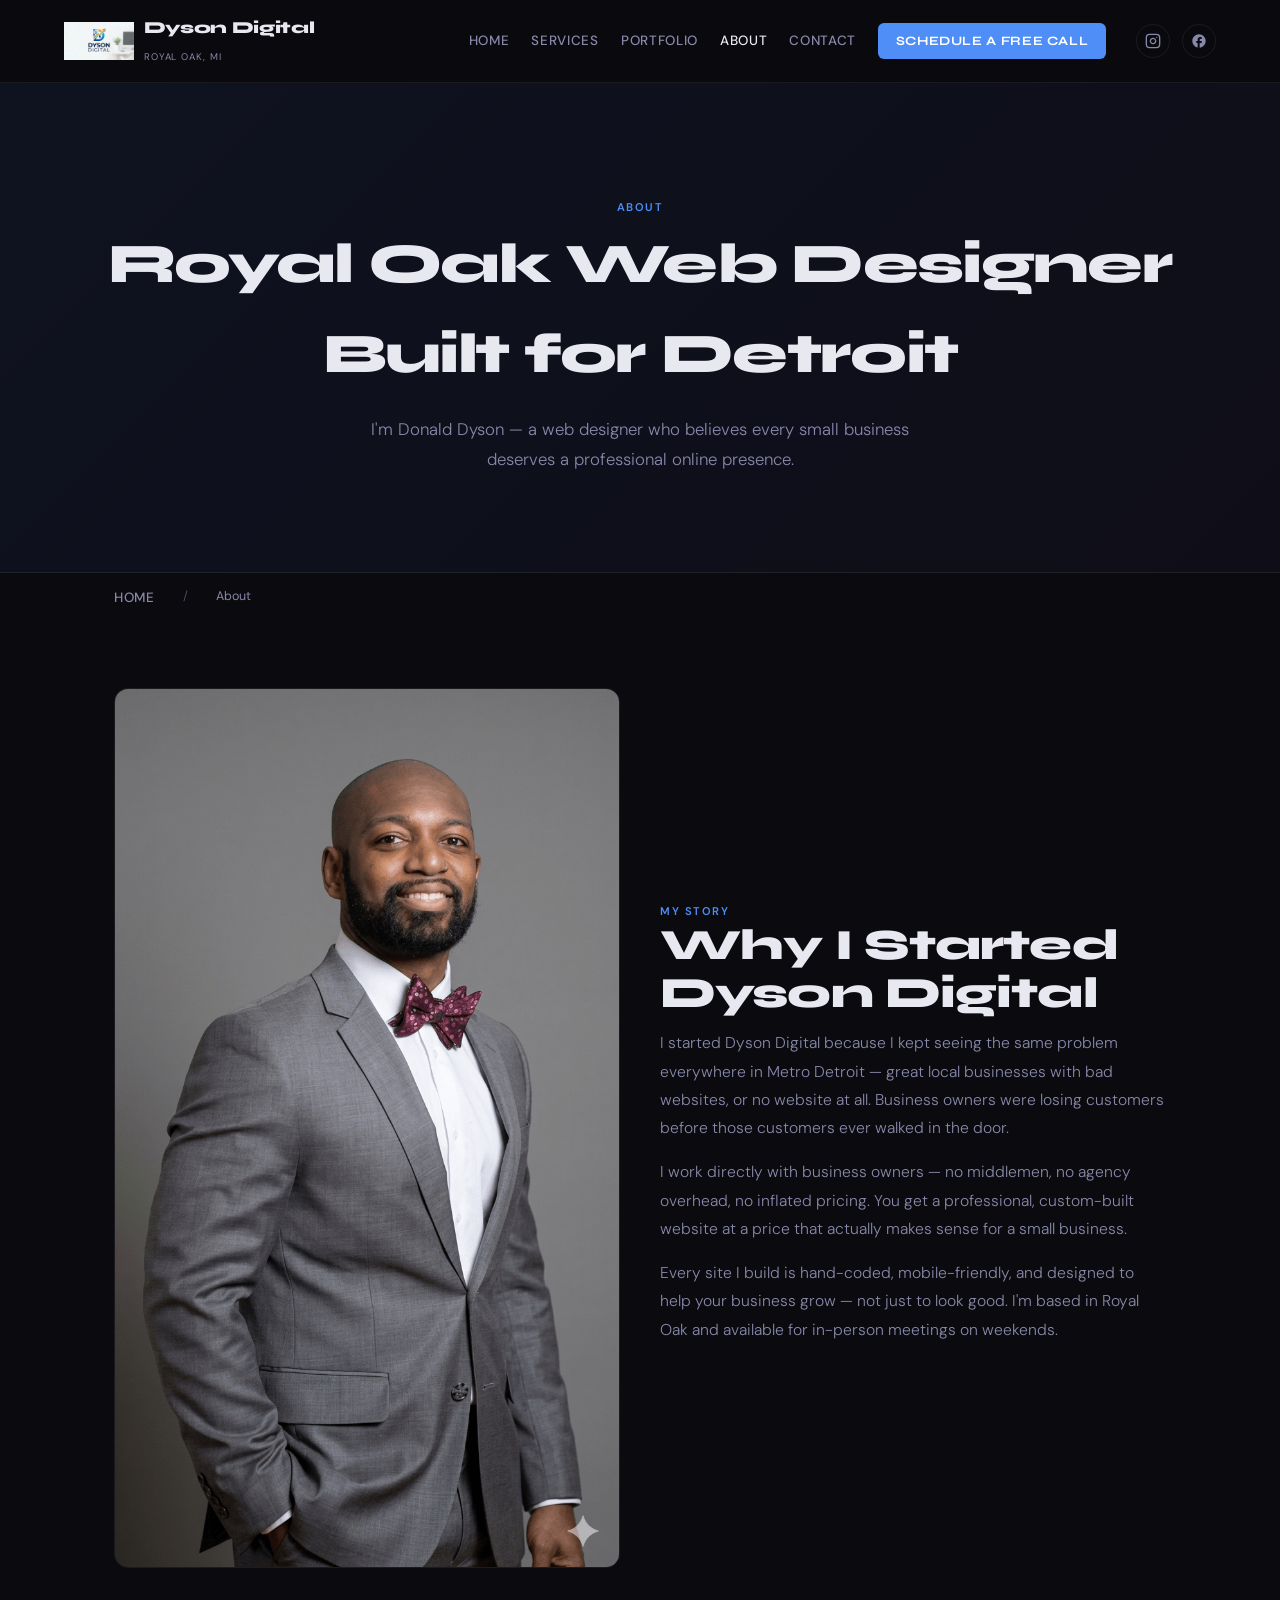
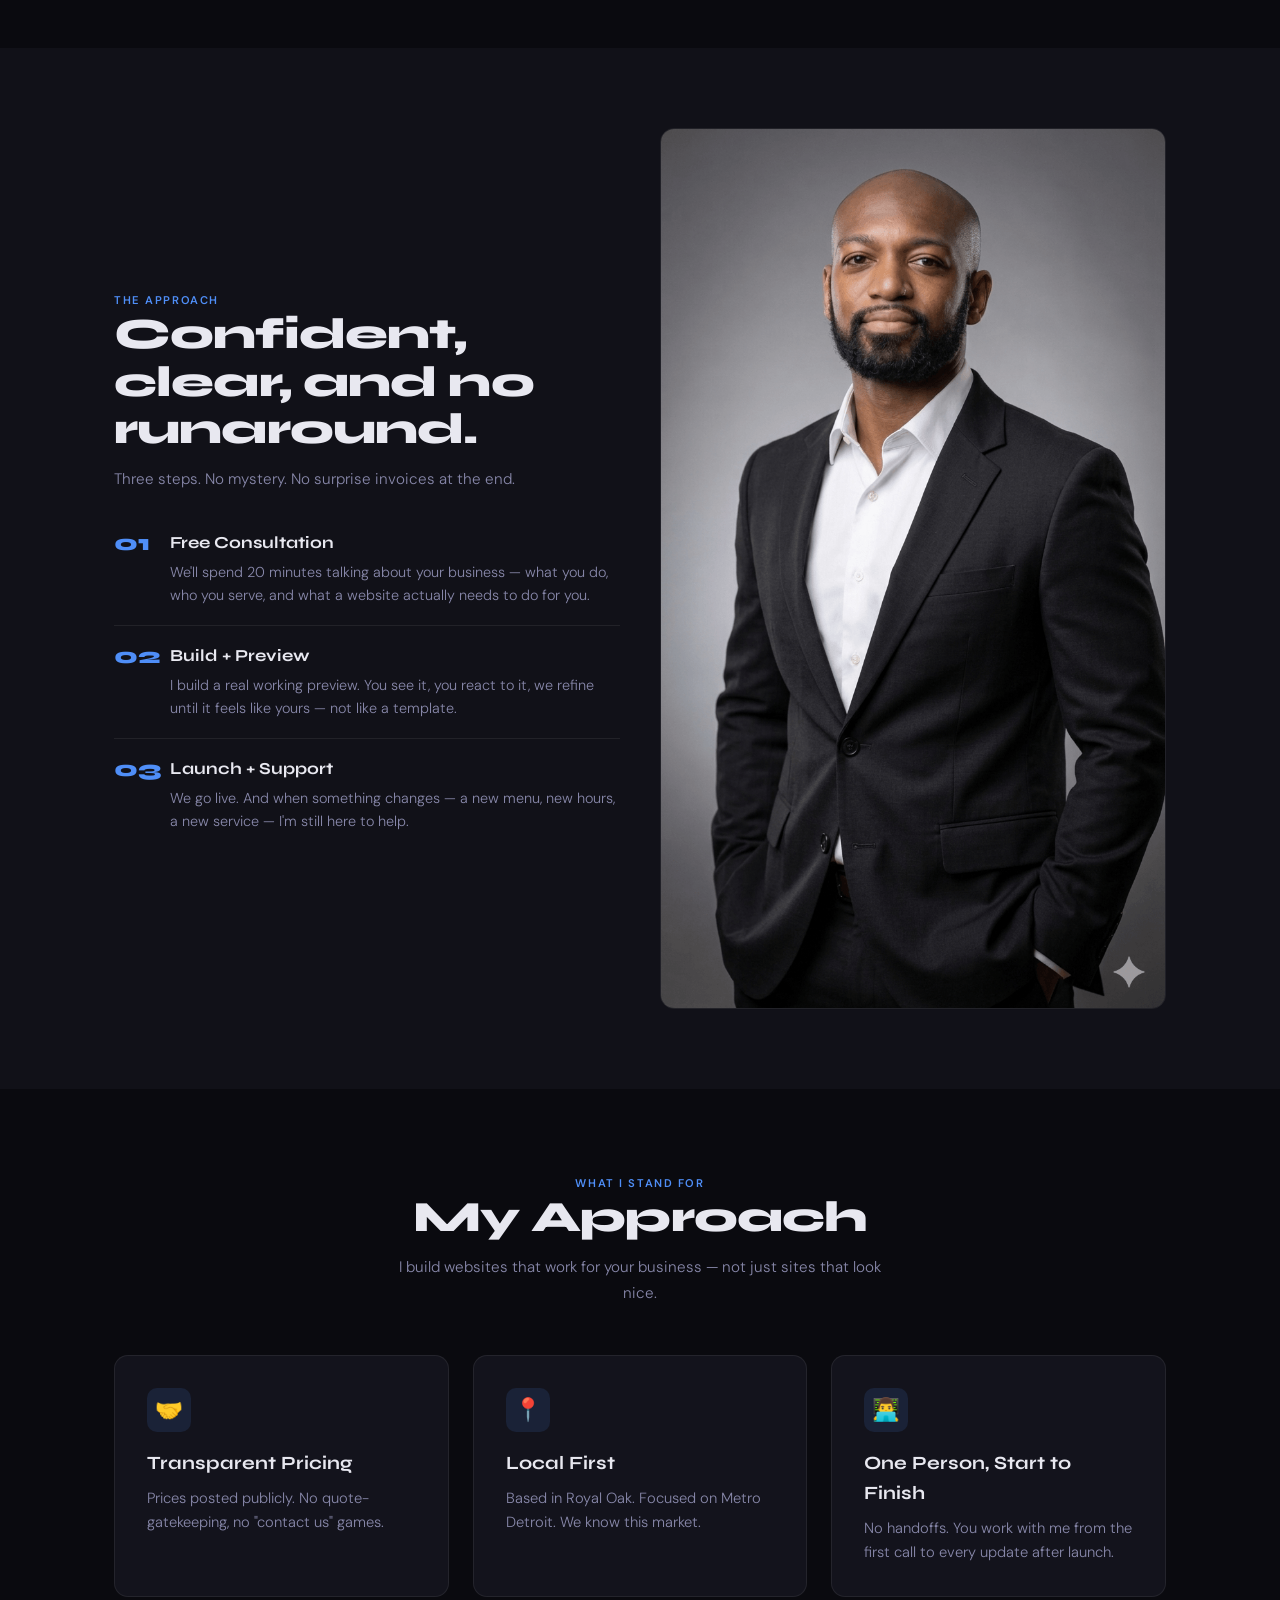
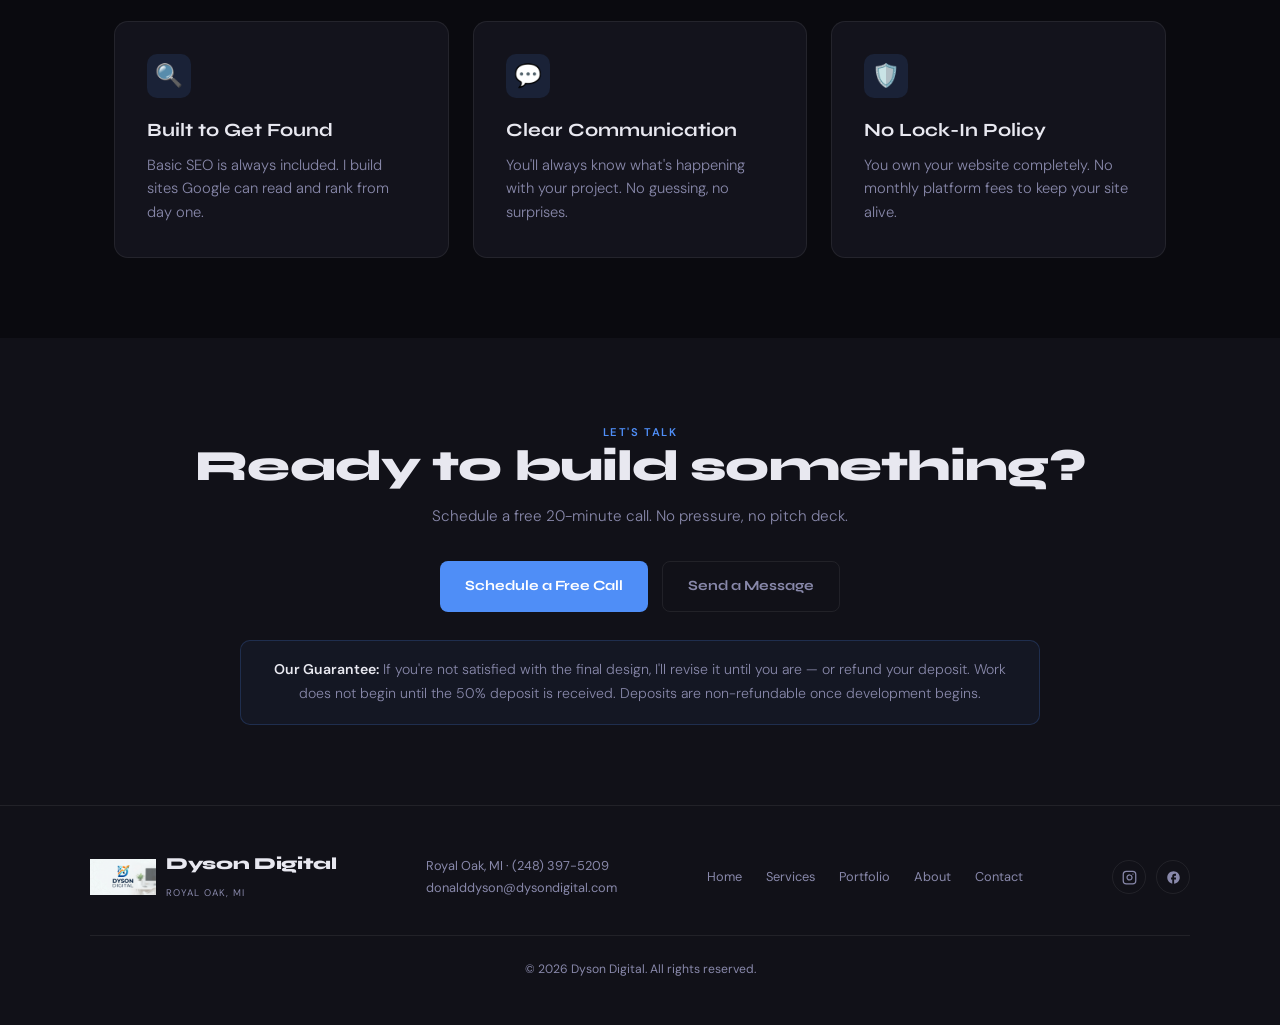
==== commit 81efb478: "Add files via upload" ====
--- a/about.html
+++ b/about.html
@@ -5,63 +5,63 @@
 <script>window.dataLayer=window.dataLayer||[];function gtag(){dataLayer.push(arguments);}gtag('js',new Date());gtag('config','G-XXXXXXXXXX');</script>
 <meta charset="UTF-8">
 <meta name="viewport" content="width=device-width, initial-scale=1.0">
-<title>About | Dyson Digital | Donald Dyson Web Designer Royal Oak MI</title>
-<meta name="description" content="Meet Donald Dyson, founder of Dyson Digital. Royal Oak based web designer serving Metro Detroit small businesses with custom, hand-coded websites.">
+<title>About Donald Dyson | Founder of Dyson Digital Royal Oak MI</title>
+<meta name="description" content="Meet Donald Dyson, founder of Dyson Digital in Royal Oak, MI. Personal, hands-on web design and SEO for Metro Detroit small businesses since day one.">
 <link rel="canonical" href="https://dysondigital.com/about.html">
 <meta name="robots" content="index, follow">
-<meta property="og:title" content="About | Dyson Digital">
-<meta property="og:description" content="Custom websites for Metro Detroit small businesses. Starting at $500.">
+<meta property="og:title" content="About Donald Dyson | Dyson Digital">
+<meta property="og:description" content="Meet Donald Dyson, founder of Dyson Digital. Personal, hands-on web design for Metro Detroit small businesses.">
 <meta property="og:image" content="https://dysondigital.com/images/og-preview.jpg">
 <meta property="og:url" content="https://dysondigital.com/about.html">
 <meta property="og:type" content="website">
 <meta name="twitter:card" content="summary_large_image">
-<meta name="twitter:title" content="About | Dyson Digital">
-<meta name="twitter:description" content="Custom websites for Metro Detroit small businesses. Starting at $500.">
+<meta name="twitter:title" content="About Donald Dyson | Dyson Digital">
+<meta name="twitter:description" content="Meet Donald Dyson, founder of Dyson Digital. Personal, hands-on web design for Metro Detroit small businesses.">
 <meta name="twitter:image" content="https://dysondigital.com/images/og-preview.jpg">
 <link rel="icon" type="image/png" href="favicon.png">
 <link rel="apple-touch-icon" href="favicon.png">
 <meta name="theme-color" content="#1d6aff">
-<link rel="preconnect" href="https://fonts.googleapis.com">
-<link rel="preconnect" href="https://fonts.gstatic.com" crossorigin>
-<link href="https://fonts.googleapis.com/css2?family=DM+Sans:wght@300;400;500;600;700&family=Syne:wght@600;700;800&display=swap" rel="stylesheet">
 <link rel="stylesheet" href="style.css">
 
+<!-- Organization + Founder -->
 <script type="application/ld+json">
 {
   "@context": "https://schema.org",
   "@type": "Organization",
   "name": "Dyson Digital",
-  "url": "https://dysondigital.com/",
+  "url": "https://dysondigital.com",
   "logo": "https://dysondigital.com/images/dysondigitallogo.png",
   "founder": {
     "@type": "Person",
     "name": "Donald Dyson",
     "jobTitle": "Founder & Web Designer",
     "image": "https://dysondigital.com/images/greysuit.png",
+    "worksFor": {
+      "@type": "Organization",
+      "name": "Dyson Digital"
+    },
     "address": {
       "@type": "PostalAddress",
       "addressLocality": "Royal Oak",
       "addressRegion": "MI",
       "addressCountry": "US"
-    },
-    "worksFor": {
-      "@type": "Organization",
-      "name": "Dyson Digital"
     }
   },
   "sameAs": [
-    "https://instagram.com/dyson.digital",
-    "https://facebook.com/dysondigitalmi"
+    "https://www.instagram.com/dyson.digital",
+    "https://www.facebook.com/profile.php?id=61573208819457"
   ]
 }
 </script>
+
+<!-- Breadcrumbs -->
 <script type="application/ld+json">
 {
   "@context": "https://schema.org",
   "@type": "BreadcrumbList",
   "itemListElement": [
-    {"@type":"ListItem","position":1,"name":"Home","item":"https://dysondigital.com/"},
-    {"@type":"ListItem","position":2,"name":"About","item":"https://dysondigital.com/about.html"}
+    {"@type": "ListItem", "position": 1, "name": "Home", "item": "https://dysondigital.com/"},
+    {"@type": "ListItem", "position": 2, "name": "About", "item": "https://dysondigital.com/about.html"}
   ]
 }
 </script>
@@ -69,116 +69,172 @@
 <body>
 
 <header>
-  <a href="index.html" class="logo-wrap">
-    <img src="images/dysondigitallogo.png" alt="Dyson Digital logo" height="50">
-    <div>
-      <div class="logo-text">Dyson Digital</div>
-      <div class="logo-sub">Royal Oak · Metro Detroit</div>
-    </div>
+  <a href="index.html" class="logo-wrap" aria-label="Dyson Digital home">
+    <img src="images/dysondigitallogo.png" alt="Dyson Digital logo" height="50" loading="lazy">
+    <span>
+      <span class="logo-text">Dyson Digital</span><br>
+      <span class="logo-sub">Royal Oak, MI</span>
+    </span>
   </a>
-  <button class="menu-toggle" id="menuToggle" aria-label="Toggle navigation menu">☰</button>
-  <nav id="mainNav">
+  <button class="menu-toggle" aria-label="Toggle navigation menu" aria-expanded="false" aria-controls="main-nav" onclick="const n=document.getElementById('main-nav');n.classList.toggle('active');this.setAttribute('aria-expanded',n.classList.contains('active'));">&#9776;</button>
+  <nav id="main-nav">
     <a href="index.html">Home</a>
     <a href="services.html">Services</a>
     <a href="portfolio.html">Portfolio</a>
     <a href="about.html" class="active">About</a>
     <a href="contact.html">Contact</a>
-    <div class="nav-socials">
-      <a href="https://instagram.com/dyson.digital" target="_blank" rel="noopener" aria-label="Instagram">
-        <svg viewBox="0 0 24 24" fill="none" stroke="currentColor" stroke-width="2"><rect x="2" y="2" width="20" height="20" rx="5"/><circle cx="12" cy="12" r="4"/><circle cx="17.5" cy="6.5" r="1" fill="currentColor"/></svg>
-      </a>
-      <a href="https://facebook.com/dysondigitalmi" target="_blank" rel="noopener" aria-label="Facebook">
-        <svg viewBox="0 0 24 24" fill="currentColor"><path d="M13 22v-8h3l.5-4H13V7.5c0-1.1.3-1.9 2-1.9h2V2.1C16.7 2 15.6 2 14.4 2 11.8 2 10 3.6 10 6.7V10H7v4h3v8h3z"/></svg>
-      </a>
-    </div>
     <a href="https://calendly.com/donalddyson-dysondigital" target="_blank" rel="noopener" class="btn-nav">Schedule a Free Call</a>
+    <div class="social-icons">
+      <a href="https://www.instagram.com/dyson.digital?igsh=MTFlbjN6anN3eXRmOQ%3D%3D&amp;utm_source=qr" target="_blank" rel="noopener" aria-label="Dyson Digital on Instagram">
+        <svg viewBox="0 0 24 24" fill="none" stroke="currentColor" stroke-width="2" stroke-linecap="round" stroke-linejoin="round"><rect x="2" y="2" width="20" height="20" rx="5" ry="5"/><path d="M16 11.37A4 4 0 1 1 12.63 8 4 4 0 0 1 16 11.37z"/><line x1="17.5" y1="6.5" x2="17.51" y2="6.5"/></svg>
+      </a>
+      <a href="https://www.facebook.com/profile.php?id=61573208819457&amp;mibextid=wwXIfr" target="_blank" rel="noopener" aria-label="Dyson Digital on Facebook">
+        <svg viewBox="0 0 24 24" fill="currentColor"><path d="M22 12c0-5.52-4.48-10-10-10S2 6.48 2 12c0 4.84 3.44 8.87 8 9.8V15H8v-3h2V9.5C10 7.57 11.57 6 13.5 6H16v3h-2c-.55 0-1 .45-1 1v2h3v3h-3v6.95c5.05-.5 9-4.76 9-9.95z"/></svg>
+      </a>
+    </div>
   </nav>
 </header>
 
-<div class="page-hero">
-  <div class="sl">About</div>
-  <h1>Royal Oak Web Designer<br>Built for Detroit</h1>
+<!-- PAGE HERO -->
+<section class="page-hero">
+  <span class="sl">About</span>
+  <h1>Royal Oak Web Designer Built for Detroit</h1>
   <p>I'm Donald Dyson — a web designer who believes every small business deserves a professional online presence.</p>
-</div>
-
-<div class="container">
-  <div class="about-grid">
-    <div class="about-photo">
-      <img src="images/greysuit.png" alt="Donald Dyson, Founder of Dyson Digital in Royal Oak MI" loading="lazy">
-    </div>
-    <div class="about-text">
-      <div class="sl">My Story</div>
-      <h2>Why I Started Dyson Digital</h2>
-      <p>I started Dyson Digital because I kept seeing the same problem everywhere in Metro Detroit — great local businesses with bad websites, or no website at all. Business owners were losing customers before those customers ever walked in the door.</p>
-      <p>I work directly with business owners — no middlemen, no agency overhead, no inflated pricing. You get a professional, custom-built website at a price that actually makes sense for a small business.</p>
-      <p>Every site I build is hand-coded, mobile-friendly, and designed to help your business grow — not just to look good. I'm based in Royal Oak and available for in-person meetings on weekends.</p>
-      <div class="cta-row">
-        <a href="contact.html" class="btn btn-sm">Get in Touch →</a>
-        <a href="portfolio.html" class="btn btn-outline btn-sm">See My Work</a>
-      </div>
-    </div>
-  </div>
-</div>
-
-<section class="standards">
-  <div class="standards-inner">
-    <div class="standards-header">
-      <div class="sl">What I Stand For</div>
-      <h2>My Approach</h2>
-      <p>I build websites that work for your business — not just sites that look nice.</p>
-    </div>
-    <div class="standards-grid">
-      <div class="std-card">
-        <div class="std-icon">🤝</div>
-        <h4>You Own Everything</h4>
-        <p>Your domain, code, and accounts — all yours from day one. No lock-in, ever.</p>
-      </div>
-      <div class="std-card">
-        <div class="std-icon">📱</div>
-        <h4>Mobile-First Design</h4>
-        <p>Every site is built for phones first, then scaled up. Looks perfect on every screen.</p>
-      </div>
-      <div class="std-card">
-        <div class="std-icon">⚡</div>
-        <h4>Fast Turnaround</h4>
-        <p>Most starter sites are live within 1–2 weeks of your deposit. No drawn-out timelines.</p>
-      </div>
-      <div class="std-card">
-        <div class="std-icon">🔍</div>
-        <h4>Built to Get Found</h4>
-        <p>Basic SEO is always included. I build sites Google can read and rank from day one.</p>
-      </div>
-      <div class="std-card">
-        <div class="std-icon">💬</div>
-        <h4>Clear Communication</h4>
-        <p>You'll always know what's happening with your project. No guessing, no surprises.</p>
-      </div>
-      <div class="std-card">
-        <div class="std-icon">🛡️</div>
-        <h4>No Lock-In Policy</h4>
-        <p>You own your website completely. No monthly platform fees to keep your site alive.</p>
-      </div>
-    </div>
-  </div>
-</section>
-
-<section class="cta-b">
-  <h2>Ready to Build Something That Works?</h2>
-  <p>Let's talk about your business and what you need. Free 30-minute consultation, no pressure.</p>
-  <div class="cta-btns">
-    <a href="https://calendly.com/donalddyson-dysondigital" target="_blank" rel="noopener" class="btn">Schedule a Free Call →</a>
-    <a href="contact.html" class="btn btn-outline">Send a Message</a>
-  </div>
-  <div class="guarantee-note">
-    <strong>Our Guarantee:</strong> If you're not satisfied with the final design, I'll revise it until you are — or refund your deposit. Work does not begin until the 50% deposit is received. Deposits are non-refundable once development begins.
-  </div>
-</section>
-
+</section>
+
+<nav class="breadcrumbs" aria-label="Breadcrumb">
+  <a href="index.html">Home</a><span>/</span>About
+</nav>
+
+<!-- ABOUT MAIN -->
+<section>
+  <div class="container">
+    <div class="grid-2">
+      <div class="about-img">
+        <img src="images/greysuit.png" alt="Donald Dyson, founder of Dyson Digital in Royal Oak MI" loading="lazy">
+      </div>
+      <div class="about-text">
+        <span class="sl">My Story</span>
+        <h2 class="st">Why I Started Dyson Digital</h2>
+        <p>I started Dyson Digital because I kept seeing the same problem everywhere in Metro Detroit — great local businesses with bad websites, or no website at all. Business owners were losing customers before those customers ever walked in the door.</p>
+        <p>I work directly with business owners — no middlemen, no agency overhead, no inflated pricing. You get a professional, custom-built website at a price that actually makes sense for a small business.</p>
+        <p>Every site I build is hand-coded, mobile-friendly, and designed to help your business grow — not just to look good. I'm based in Royal Oak and available for in-person meetings on weekends.</p>
+      </div>
+    </div>
+  </div>
+</section>
+
+<!-- APPROACH -->
+<section class="section-light">
+  <div class="container">
+    <div class="grid-2">
+      <div>
+        <span class="sl">The Approach</span>
+        <h2 class="st">Confident, clear, and no runaround.</h2>
+        <p class="ss">Three steps. No mystery. No surprise invoices at the end.</p>
+        <ol class="steps-list">
+          <li>
+            <span class="step-num">01</span>
+            <div class="step-body">
+              <h4>Free Consultation</h4>
+              <p>We'll spend 20 minutes talking about your business — what you do, who you serve, and what a website actually needs to do for you.</p>
+            </div>
+          </li>
+          <li>
+            <span class="step-num">02</span>
+            <div class="step-body">
+              <h4>Build + Preview</h4>
+              <p>I build a real working preview. You see it, you react to it, we refine until it feels like yours — not like a template.</p>
+            </div>
+          </li>
+          <li>
+            <span class="step-num">03</span>
+            <div class="step-body">
+              <h4>Launch + Support</h4>
+              <p>We go live. And when something changes — a new menu, new hours, a new service — I'm still here to help.</p>
+            </div>
+          </li>
+        </ol>
+      </div>
+      <div class="approach-img">
+        <img src="images/blacksuit.png" alt="Donald Dyson web designer Royal Oak MI" loading="lazy">
+      </div>
+    </div>
+  </div>
+</section>
+
+<!-- VALUES -->
+<section>
+  <div class="container">
+    <div class="sh" style="text-align:center;">
+      <span class="sl">What I Stand For</span>
+      <h2 class="st">My Approach</h2>
+      <p class="ss" style="margin:0 auto;">I build websites that work for your business — not just sites that look nice.</p>
+    </div>
+    <div class="grid-3">
+      <div class="card">
+        <div class="service-icon" aria-hidden="true" style="font-size:1.4rem;">&#129309;</div>
+        <h3 style="margin-bottom:0.5rem;">Transparent Pricing</h3>
+        <p style="color:var(--muted);font-size:0.92rem;font-weight:300;">Prices posted publicly. No quote-gatekeeping, no "contact us" games.</p>
+      </div>
+      <div class="card">
+        <div class="service-icon" aria-hidden="true" style="font-size:1.4rem;">&#128205;</div>
+        <h3 style="margin-bottom:0.5rem;">Local First</h3>
+        <p style="color:var(--muted);font-size:0.92rem;font-weight:300;">Based in Royal Oak. Focused on Metro Detroit. We know this market.</p>
+      </div>
+      <div class="card">
+        <div class="service-icon" aria-hidden="true" style="font-size:1.4rem;">&#128104;&#8205;&#128187;</div>
+        <h3 style="margin-bottom:0.5rem;">One Person, Start to Finish</h3>
+        <p style="color:var(--muted);font-size:0.92rem;font-weight:300;">No handoffs. You work with me from the first call to every update after launch.</p>
+      </div>
+      <div class="card">
+        <div class="service-icon" aria-hidden="true" style="font-size:1.4rem;">&#128269;</div>
+        <h3 style="margin-bottom:0.5rem;">Built to Get Found</h3>
+        <p style="color:var(--muted);font-size:0.92rem;font-weight:300;">Basic SEO is always included. I build sites Google can read and rank from day one.</p>
+      </div>
+      <div class="card">
+        <div class="service-icon" aria-hidden="true" style="font-size:1.4rem;">&#128172;</div>
+        <h3 style="margin-bottom:0.5rem;">Clear Communication</h3>
+        <p style="color:var(--muted);font-size:0.92rem;font-weight:300;">You'll always know what's happening with your project. No guessing, no surprises.</p>
+      </div>
+      <div class="card">
+        <div class="service-icon" aria-hidden="true" style="font-size:1.4rem;">&#128737;&#65039;</div>
+        <h3 style="margin-bottom:0.5rem;">No Lock-In Policy</h3>
+        <p style="color:var(--muted);font-size:0.92rem;font-weight:300;">You own your website completely. No monthly platform fees to keep your site alive.</p>
+      </div>
+    </div>
+  </div>
+</section>
+
+<!-- CTA -->
+<section class="section-light">
+  <div class="container" style="text-align:center;">
+    <span class="sl">Let's Talk</span>
+    <h2 class="st">Ready to build something?</h2>
+    <p class="ss" style="margin:0 auto 2rem;">Schedule a free 20-minute call. No pressure, no pitch deck.</p>
+    <div style="display:flex;gap:14px;justify-content:center;flex-wrap:wrap;">
+      <a href="https://calendly.com/donalddyson-dysondigital" target="_blank" rel="noopener" class="btn">Schedule a Free Call</a>
+      <a href="contact.html" class="btn btn-outline">Send a Message</a>
+    </div>
+    <div class="guarantee-box">
+      <strong>Our Guarantee:</strong> If you're not satisfied with the final design, I'll revise it until you are — or refund your deposit. Work does not begin until the 50% deposit is received. Deposits are non-refundable once development begins.
+    </div>
+  </div>
+</section>
+
+<!-- FOOTER -->
 <footer>
   <div class="fi">
     <div class="footer-brand">
       <img src="images/dysondigitallogo.png" alt="Dyson Digital logo" loading="lazy">
-      <div class="logo-text">Dyson Digital</div>
+      <div>
+        <span class="logo-text">Dyson Digital</span><br>
+        <span class="logo-sub">Royal Oak, MI</span>
+      </div>
+    </div>
+    <div class="footer-contact">
+      Royal Oak, MI &middot; <a href="tel:+12483975209">(248) 397-5209</a><br>
+      <a href="mailto:donalddyson@dysondigital.com">donalddyson@dysondigital.com</a>
     </div>
     <div class="fl">
       <a href="index.html">Home</a>
@@ -186,27 +242,20 @@
       <a href="portfolio.html">Portfolio</a>
       <a href="about.html">About</a>
       <a href="contact.html">Contact</a>
-      <a href="tel:+12483975209">(248) 397-5209</a>
-      <a href="mailto:donalddyson@dysondigital.com">donalddyson@dysondigital.com</a>
-    </div>
-    <div class="footer-socials">
-      <a href="https://instagram.com/dyson.digital" target="_blank" rel="noopener" aria-label="Instagram">
-        <svg viewBox="0 0 24 24" fill="none" stroke="currentColor" stroke-width="2"><rect x="2" y="2" width="20" height="20" rx="5"/><circle cx="12" cy="12" r="4"/><circle cx="17.5" cy="6.5" r="1" fill="currentColor"/></svg>
-      </a>
-      <a href="https://facebook.com/dysondigitalmi" target="_blank" rel="noopener" aria-label="Facebook">
-        <svg viewBox="0 0 24 24" fill="currentColor"><path d="M13 22v-8h3l.5-4H13V7.5c0-1.1.3-1.9 2-1.9h2V2.1C16.7 2 15.6 2 14.4 2 11.8 2 10 3.6 10 6.7V10H7v4h3v8h3z"/></svg>
-      </a>
-    </div>
-    <div class="fc">Royal Oak, MI · © 2026 Dyson Digital</div>
+    </div>
+    <div class="footer-social">
+      <a href="https://www.instagram.com/dyson.digital?igsh=MTFlbjN6anN3eXRmOQ%3D%3D&amp;utm_source=qr" target="_blank" rel="noopener" aria-label="Dyson Digital on Instagram">
+        <svg viewBox="0 0 24 24" fill="none" stroke="currentColor" stroke-width="2" stroke-linecap="round" stroke-linejoin="round"><rect x="2" y="2" width="20" height="20" rx="5" ry="5"/><path d="M16 11.37A4 4 0 1 1 12.63 8 4 4 0 0 1 16 11.37z"/><line x1="17.5" y1="6.5" x2="17.51" y2="6.5"/></svg>
+      </a>
+      <a href="https://www.facebook.com/profile.php?id=61573208819457&amp;mibextid=wwXIfr" target="_blank" rel="noopener" aria-label="Dyson Digital on Facebook">
+        <svg viewBox="0 0 24 24" fill="currentColor"><path d="M22 12c0-5.52-4.48-10-10-10S2 6.48 2 12c0 4.84 3.44 8.87 8 9.8V15H8v-3h2V9.5C10 7.57 11.57 6 13.5 6H16v3h-2c-.55 0-1 .45-1 1v2h3v3h-3v6.95c5.05-.5 9-4.76 9-9.95z"/></svg>
+      </a>
+    </div>
+  </div>
+  <div class="footer-bottom">
+    <span class="fc">&copy; 2026 Dyson Digital. All rights reserved.</span>
   </div>
 </footer>
 
-<script>
-(function(){
-  var t=document.getElementById('menuToggle');
-  var n=document.getElementById('mainNav');
-  if(t&&n){t.addEventListener('click',function(){n.classList.toggle('active');});}
-})();
-</script>
 </body>
 </html>
--- a/style.css
+++ b/style.css
@@ -1,8 +1,12 @@
-/* ============================================================
-   DYSON DIGITAL — style.css
-   Single external stylesheet for all pages.
-   ============================================================ */
-
+/* =========================================================
+   Dyson Digital — style.css
+   Single stylesheet for all pages (Home, Services, Portfolio, About, Contact)
+   ========================================================= */
+
+/* -------- Fonts -------- */
+@import url('https://fonts.googleapis.com/css2?family=DM+Sans:wght@300;400;500;700&family=JetBrains+Mono:wght@400;500;600&family=Syne:wght@600;700;800&display=swap');
+
+/* -------- Variables -------- */
 :root{
   --primary:#4f8ef7;
   --pdark:#3a7aef;
@@ -14,269 +18,1466 @@
   --text:#e8e8f0;
   --muted:#8888aa;
   --border:rgba(255,255,255,0.07);
-  --green:#3ddc84;
-  --green-dim:rgba(61,220,132,0.35);
-}
-
+}
+
+/* -------- Reset -------- */
 *,*::before,*::after{box-sizing:border-box;margin:0;padding:0;}
 html{scroll-behavior:smooth;}
-body{font-family:'DM Sans',sans-serif;background:var(--dark);color:var(--text);line-height:1.6;overflow-x:hidden;}
+body{
+  font-family:'DM Sans',sans-serif;
+  background:var(--dark);
+  color:var(--text);
+  line-height:1.6;
+  overflow-x:hidden;
+}
 h1,h2,h3,h4{font-family:'Syne',sans-serif;}
 a{color:inherit;text-decoration:none;}
 img{max-width:100%;display:block;}
 
-/* ============ HEADER / NAV ============ */
-header{background:rgba(10,10,15,0.93);backdrop-filter:blur(14px);padding:15px 5%;display:flex;justify-content:space-between;align-items:center;border-bottom:1px solid var(--border);position:sticky;top:0;z-index:1000;}
+/* -------- Header / Navbar -------- */
+header{
+  background:rgba(10,10,15,0.93);
+  backdrop-filter:blur(14px);
+  -webkit-backdrop-filter:blur(14px);
+  padding:15px 5%;
+  display:flex;
+  justify-content:space-between;
+  align-items:center;
+  border-bottom:1px solid var(--border);
+  position:sticky;
+  top:0;
+  z-index:1000;
+}
 .logo-wrap{display:flex;align-items:center;gap:10px;}
 .logo-wrap img{height:38px;width:auto;}
 .logo-text{font-family:'Syne',sans-serif;font-weight:800;font-size:1.05rem;letter-spacing:-0.02em;}
 .logo-sub{font-size:0.6rem;color:var(--muted);letter-spacing:0.1em;text-transform:uppercase;}
 nav{display:flex;gap:22px;align-items:center;}
-nav a{color:var(--muted);font-weight:500;font-size:0.84rem;text-transform:uppercase;letter-spacing:0.05em;transition:color 0.2s;}
+nav a{
+  color:var(--muted);
+  font-weight:500;
+  font-size:0.84rem;
+  text-transform:uppercase;
+  letter-spacing:0.05em;
+  transition:color 0.2s;
+}
 nav a:hover,nav a.active{color:var(--text);}
-.nav-socials{display:flex;gap:10px;align-items:center;margin-left:6px;}
-.nav-socials a{display:inline-flex;align-items:center;justify-content:center;width:34px;height:34px;border-radius:50%;border:1px solid var(--border);color:var(--muted);transition:all 0.2s;}
-.nav-socials a:hover{color:var(--text);border-color:var(--primary);background:rgba(79,142,247,0.1);}
-.nav-socials svg{width:15px;height:15px;}
-.btn-nav{background:var(--primary);color:#fff!important;padding:0.5rem 1.1rem;border-radius:6px;font-family:'Syne',sans-serif;font-weight:700;font-size:0.8rem;transition:background 0.2s;border:none;cursor:pointer;}
+.btn-nav{
+  background:var(--primary);
+  color:#fff!important;
+  padding:0.5rem 1.1rem;
+  border-radius:6px;
+  font-family:'Syne',sans-serif;
+  font-weight:700;
+  font-size:0.8rem;
+  transition:background 0.2s;
+  border:none;
+  cursor:pointer;
+}
 .btn-nav:hover{background:var(--pdark)!important;}
+.social-icons{display:flex;gap:12px;align-items:center;margin-left:8px;}
+.social-icons a{
+  display:inline-flex;
+  align-items:center;
+  justify-content:center;
+  width:34px;
+  height:34px;
+  border-radius:50%;
+  border:1px solid var(--border);
+  color:var(--muted);
+  transition:color 0.2s,border-color 0.2s,background 0.2s;
+}
+.social-icons a:hover{color:var(--primary);border-color:rgba(79,142,247,0.4);}
+.social-icons svg{width:16px;height:16px;}
 .menu-toggle{display:none;font-size:22px;cursor:pointer;color:var(--text);background:none;border:none;}
 
 @media(max-width:768px){
   .menu-toggle{display:block;}
-  nav{display:none;flex-direction:column;position:absolute;top:100%;left:0;width:100%;background:var(--dark2);border-top:1px solid var(--border);padding:10px 0;gap:0;}
+  nav{
+    display:none;
+    flex-direction:column;
+    position:absolute;
+    top:100%;
+    left:0;
+    width:100%;
+    background:var(--dark2);
+    border-top:1px solid var(--border);
+    padding:10px 0;
+    gap:0;
+  }
   nav.active{display:flex;}
-  nav a{padding:13px 5%;border-bottom:1px solid var(--border);width:100%;}
-  .nav-socials{padding:13px 5%;margin-left:0;}
-}
-
-/* ============ BUTTONS / COMMON ============ */
-.btn{display:inline-flex;align-items:center;gap:5px;padding:13px 25px;background:var(--primary);color:#fff;border-radius:8px;font-family:'Syne',sans-serif;font-weight:700;font-size:0.88rem;transition:background 0.2s,transform 0.15s;border:none;cursor:pointer;}
+  nav a{
+    padding:13px 5%;
+    border-bottom:1px solid var(--border);
+    width:100%;
+  }
+  .social-icons{display:none;}
+}
+
+/* -------- Buttons -------- */
+.btn{
+  display:inline-flex;
+  align-items:center;
+  gap:5px;
+  padding:13px 25px;
+  background:var(--primary);
+  color:#fff;
+  border-radius:8px;
+  font-family:'Syne',sans-serif;
+  font-weight:700;
+  font-size:0.88rem;
+  transition:background 0.2s,transform 0.15s;
+  border:none;
+  cursor:pointer;
+}
 .btn:hover{background:var(--pdark);transform:translateY(-2px);}
-.btn-outline{background:transparent;border:1px solid var(--border);color:var(--muted);}
-.btn-outline:hover{border-color:rgba(79,142,247,0.4);color:var(--text);background:transparent;transform:translateY(-2px);}
+.btn-outline{
+  background:transparent;
+  border:1px solid var(--border);
+  color:var(--muted);
+}
+.btn-outline:hover{
+  border-color:rgba(79,142,247,0.4);
+  color:var(--text);
+  background:transparent;
+  transform:translateY(-2px);
+}
 .btn-sm{padding:9px 18px;font-size:0.82rem;}
-.sl{font-size:0.7rem;font-weight:600;letter-spacing:0.14em;text-transform:uppercase;color:var(--primary);margin-bottom:0.5rem;}
-.st{font-size:clamp(1.8rem,4vw,2.7rem);font-weight:800;letter-spacing:-0.02em;line-height:1.1;margin-bottom:0.75rem;}
-.ss{color:var(--muted);font-size:0.95rem;max-width:500px;font-weight:300;line-height:1.75;}
+
+/* -------- Section helpers -------- */
+.sl{
+  font-size:0.7rem;
+  font-weight:600;
+  letter-spacing:0.14em;
+  text-transform:uppercase;
+  color:var(--primary);
+  margin-bottom:0.5rem;
+}
+.st{
+  font-size:clamp(1.8rem,4vw,2.7rem);
+  font-weight:800;
+  letter-spacing:-0.02em;
+  line-height:1.1;
+  margin-bottom:0.75rem;
+}
+.ss{
+  color:var(--muted);
+  font-size:0.95rem;
+  max-width:500px;
+  font-weight:300;
+  line-height:1.75;
+}
 .sh{margin-bottom:3rem;}
-.sh-top{margin-top:3.5rem;}
 .container{max-width:1100px;margin:0 auto;padding:80px 24px;}
-.page-hero{padding:110px 5% 65px;background:linear-gradient(135deg,rgba(79,142,247,0.07) 0%,rgba(124,92,252,0.04) 100%);border-bottom:1px solid var(--border);text-align:center;}
-.page-hero h1{font-size:clamp(2.2rem,5vw,3.5rem);font-weight:800;letter-spacing:-0.03em;margin-bottom:1rem;}
-.page-hero p{color:var(--muted);font-size:1.05rem;max-width:540px;margin:0 auto 2rem;font-weight:300;line-height:1.8;}
-.card{background:var(--card);border:1px solid var(--border);border-radius:14px;padding:2rem;transition:transform 0.2s,border-color 0.2s;}
+.container-wide{max-width:1200px;margin:0 auto;padding:80px 24px;}
+
+/* -------- Page Hero -------- */
+.page-hero{
+  padding:110px 5% 65px;
+  background:linear-gradient(135deg,rgba(79,142,247,0.07) 0%,rgba(124,92,252,0.04) 100%);
+  border-bottom:1px solid var(--border);
+  text-align:center;
+}
+.page-hero h1{
+  font-size:clamp(2.2rem,5vw,3.5rem);
+  font-weight:800;
+  letter-spacing:-0.03em;
+  margin-bottom:1rem;
+}
+.page-hero p{
+  color:var(--muted);
+  font-size:1.05rem;
+  max-width:540px;
+  margin:0 auto 2rem;
+  font-weight:300;
+  line-height:1.8;
+}
+
+/* -------- Cards -------- */
+.card{
+  background:var(--card);
+  border:1px solid var(--border);
+  border-radius:14px;
+  padding:2rem;
+  transition:transform 0.2s,border-color 0.2s;
+}
 .card:hover{transform:translateY(-4px);border-color:rgba(79,142,247,0.3);}
-.text-white{color:var(--text);}
-
-/* ============ HOME — HERO ============ */
-.hero{min-height:85vh;padding:110px 5% 80px;display:flex;align-items:center;justify-content:center;background:radial-gradient(ellipse at top,rgba(79,142,247,0.12) 0%,transparent 55%),var(--dark);border-bottom:1px solid var(--border);}
-.hero-inner{max-width:980px;margin:0 auto;text-align:center;}
-.hero-tag{display:inline-block;padding:7px 16px;border:1px solid var(--border);border-radius:99px;font-size:0.75rem;font-weight:500;color:var(--muted);letter-spacing:0.06em;text-transform:uppercase;margin-bottom:1.75rem;background:rgba(79,142,247,0.05);}
-.hero h1{font-size:clamp(2.4rem,6vw,4.5rem);font-weight:800;letter-spacing:-0.03em;line-height:1.05;margin-bottom:1.5rem;}
-.hero h1 span{background:linear-gradient(135deg,var(--primary) 0%,var(--accent) 100%);-webkit-background-clip:text;background-clip:text;-webkit-text-fill-color:transparent;color:transparent;}
-.hero-desc{font-size:1.1rem;color:var(--muted);max-width:650px;margin:0 auto 2.25rem;font-weight:300;line-height:1.75;}
-.hero-ctas{display:flex;gap:1rem;justify-content:center;flex-wrap:wrap;margin-bottom:3.5rem;}
-.hero-stats{display:grid;grid-template-columns:repeat(4,1fr);gap:1.5rem;max-width:780px;margin:0 auto;padding-top:2rem;border-top:1px solid var(--border);}
-.hero-stats .sn{font-family:'Syne',sans-serif;font-size:clamp(1.4rem,2.6vw,2rem);font-weight:800;color:var(--text);letter-spacing:-0.02em;margin-bottom:0.25rem;}
-.hero-stats .sl2{font-size:0.72rem;color:var(--muted);letter-spacing:0.08em;text-transform:uppercase;font-weight:500;}
-@media(max-width:640px){.hero-stats{grid-template-columns:repeat(2,1fr);gap:1.25rem;}}
-
-/* ============ HOME — STRIP (services cards) ============ */
-.strip{padding:90px 5%;background:var(--dark2);border-bottom:1px solid var(--border);}
-.sg{display:grid;grid-template-columns:repeat(auto-fit,minmax(240px,1fr));gap:1.25rem;max-width:1200px;margin:0 auto;}
-.sc{background:var(--card);border:1px solid var(--border);border-radius:14px;padding:1.75rem;transition:transform 0.2s,border-color 0.2s;}
-.sc:hover{transform:translateY(-4px);border-color:rgba(79,142,247,0.3);}
-.si{font-size:1.8rem;margin-bottom:0.9rem;}
-.sc h3{font-size:1.05rem;font-weight:700;margin-bottom:0.5rem;letter-spacing:-0.01em;}
-.sc p{color:var(--muted);font-size:0.88rem;line-height:1.7;font-weight:300;margin-bottom:1rem;}
-.stag{display:inline-block;font-size:0.72rem;font-weight:600;color:var(--primary);background:rgba(79,142,247,0.1);padding:5px 11px;border-radius:99px;letter-spacing:0.04em;}
-
-/* ============ HOME — WHY ============ */
-.why{padding:100px 5%;background:var(--dark);}
-.wi{max-width:1200px;margin:0 auto;display:grid;grid-template-columns:1fr 1fr;gap:4rem;align-items:start;}
-@media(max-width:900px){.wi{grid-template-columns:1fr;gap:2.5rem;}}
-.wt h2{font-size:clamp(1.8rem,3.5vw,2.4rem);font-weight:800;letter-spacing:-0.02em;line-height:1.1;margin-bottom:1.25rem;}
-.wt p{color:var(--muted);font-size:0.98rem;line-height:1.85;font-weight:300;margin-bottom:1rem;}
-.wl{display:flex;flex-direction:column;gap:1rem;}
-.wi2{display:flex;gap:1rem;padding:1.25rem;background:var(--card);border:1px solid var(--border);border-radius:12px;transition:border-color 0.2s;}
-.wi2:hover{border-color:rgba(79,142,247,0.25);}
-.wic{font-size:1.5rem;flex-shrink:0;}
-.wi2 h4{font-size:0.95rem;font-weight:700;margin-bottom:0.3rem;}
-.wi2 p{font-size:0.85rem;color:var(--muted);line-height:1.6;font-weight:300;}
-.cta-row{display:flex;gap:1rem;margin-top:1.5rem;flex-wrap:wrap;}
-
-/* ============ HOME — CTA BAND ============ */
-.cta-b{padding:90px 5%;text-align:center;background:linear-gradient(135deg,rgba(79,142,247,0.09) 0%,rgba(124,92,252,0.05) 100%);border-top:1px solid var(--border);border-bottom:1px solid var(--border);}
-.cta-b h2{font-size:clamp(1.8rem,3.6vw,2.5rem);font-weight:800;letter-spacing:-0.02em;margin-bottom:1rem;}
-.cta-b p{color:var(--muted);font-size:1rem;max-width:560px;margin:0 auto 2rem;font-weight:300;line-height:1.75;}
-.cta-btns{display:flex;gap:1rem;justify-content:center;flex-wrap:wrap;}
-
-/* ============ SERVICES PAGE ============ */
-.how-box{max-width:800px;margin:2rem auto 0;padding:1.4rem 1.5rem;background:var(--dark3);border:1px solid var(--border);border-radius:10px;text-align:left;}
-.how-box h3{font-size:1rem;font-weight:700;margin-bottom:0.75rem;color:var(--text);}
-.how-box p{font-size:0.88rem;color:var(--muted);line-height:1.7;font-weight:300;margin-bottom:0.6rem;max-width:none;}
-.how-box p:last-child{margin-bottom:0;margin-top:0.6rem;}
-.how-box strong{color:var(--text);font-weight:600;}
-
-.pkg-grid{display:grid;grid-template-columns:repeat(auto-fit,minmax(300px,1fr));gap:1.5rem;}
-.pkg{background:var(--card);border:1px solid var(--border);border-radius:16px;padding:2rem;position:relative;transition:transform 0.2s,border-color 0.2s;display:flex;flex-direction:column;}
-.pkg:hover{transform:translateY(-4px);border-color:rgba(79,142,247,0.3);}
-.pkg.featured{border-color:rgba(79,142,247,0.45);background:linear-gradient(180deg,rgba(79,142,247,0.04) 0%,var(--card) 100%);}
-.pkg-badge{position:absolute;top:-12px;right:20px;background:var(--primary);color:#fff;font-family:'Syne',sans-serif;font-weight:700;font-size:0.7rem;letter-spacing:0.08em;text-transform:uppercase;padding:5px 12px;border-radius:99px;}
-.pkg-icon{font-size:1.9rem;margin-bottom:0.75rem;}
-.pkg h3{font-size:1.25rem;font-weight:800;margin-bottom:0.6rem;letter-spacing:-0.01em;}
-.pkg-price{font-family:'Syne',sans-serif;font-size:2rem;font-weight:800;color:var(--text);letter-spacing:-0.02em;margin-bottom:0.5rem;}
-.pkg-price span{font-size:1.3rem;color:var(--muted);font-weight:600;}
-.pkg-terms{font-size:0.73rem;color:var(--muted);font-weight:500;line-height:1.6;margin-bottom:1rem;padding-bottom:1rem;border-bottom:1px solid var(--border);}
-.pkg p{color:var(--muted);font-size:0.9rem;line-height:1.7;font-weight:300;margin-bottom:1.25rem;}
-.pkg ul{list-style:none;padding:0;margin:0 0 1.5rem 0;}
-.pkg ul li{font-size:0.88rem;color:var(--text);padding:7px 0 7px 22px;position:relative;line-height:1.5;}
-.pkg ul li::before{content:"✓";position:absolute;left:0;color:var(--primary);font-weight:700;}
-.pkg .btn{align-self:flex-start;margin-top:auto;}
-.disc{font-size:0.72rem;color:var(--muted);margin-top:0.9rem;font-style:italic;}
-
-.addon-grid{display:grid;grid-template-columns:repeat(auto-fit,minmax(280px,1fr));gap:1.25rem;}
-.addon{background:var(--card);border:1px solid var(--border);border-radius:14px;padding:1.75rem;transition:transform 0.2s,border-color 0.2s;display:flex;flex-direction:column;}
-.addon:hover{transform:translateY(-4px);border-color:rgba(79,142,247,0.3);}
-.abadge{display:inline-block;font-family:'Syne',sans-serif;font-size:0.65rem;font-weight:700;letter-spacing:0.1em;text-transform:uppercase;padding:4px 10px;border-radius:99px;margin-bottom:0.9rem;width:fit-content;}
-.ab-m{background:rgba(79,142,247,0.14);color:var(--primary);}
-.ab-g{background:rgba(124,92,252,0.14);color:var(--accent);}
-.ab-b{background:rgba(61,220,132,0.14);color:var(--green);}
-.ab-n{background:rgba(255,200,80,0.14);color:#ffc850;}
-.addon h3{font-size:1.08rem;font-weight:800;margin-bottom:0.5rem;letter-spacing:-0.01em;}
-.addon p{font-size:0.88rem;color:var(--muted);line-height:1.7;font-weight:300;margin-bottom:1rem;}
-.addon ul{list-style:none;padding:0;margin:0 0 1.25rem 0;}
-.addon ul li{font-size:0.84rem;color:var(--text);padding:5px 0 5px 18px;position:relative;line-height:1.5;}
-.addon ul li::before{content:"›";position:absolute;left:0;color:var(--primary);font-weight:700;}
-.addon-price{font-family:'Syne',sans-serif;font-size:1.7rem;font-weight:800;letter-spacing:-0.02em;margin-top:auto;padding-top:0.85rem;border-top:1px solid var(--border);}
-.addon-price span{font-size:1rem;color:var(--muted);font-weight:600;}
-.addon-terms{font-size:0.72rem;color:var(--muted);margin-top:0.4rem;font-weight:500;}
-.plat-note{margin-top:3rem;padding:1.5rem 1.75rem;background:var(--card);border:1px solid var(--border);border-radius:12px;text-align:center;font-size:0.95rem;color:var(--muted);line-height:1.7;font-weight:300;}
-.plat-note a{color:var(--primary);font-weight:600;}
-.plat-note a:hover{text-decoration:underline;}
-
-/* ============ PORTFOLIO PAGE — Technical Minimalism ============ */
-.pf-section-header{max-width:1100px;margin:0 auto 2rem;padding:0 24px;}
-.pf-section-header .sl{margin-bottom:0.5rem;}
-.pf-section-header h2{font-size:clamp(1.5rem,2.8vw,2rem);font-weight:800;letter-spacing:-0.02em;margin-bottom:0.5rem;}
-.pf-section-header p{color:var(--muted);font-size:0.95rem;max-width:620px;font-weight:300;line-height:1.75;}
-
-.pf-grid{display:grid;grid-template-columns:repeat(auto-fit,minmax(340px,1fr));gap:1.25rem;max-width:1100px;margin:0 auto 3.5rem;padding:0 24px;}
-.pf-card{background:var(--card);border:1px solid var(--border);border-radius:4px;padding:1.75rem;position:relative;transition:border-color 0.2s,transform 0.2s;display:flex;flex-direction:column;font-family:'DM Sans',sans-serif;}
-.pf-card:hover{border-color:rgba(79,142,247,0.4);transform:translateY(-3px);}
-.pf-card-head{display:flex;justify-content:space-between;align-items:flex-start;margin-bottom:1.25rem;padding-bottom:1rem;border-bottom:1px dashed var(--border);}
-.pf-logo{width:48px;height:48px;background:#fff;border-radius:6px;padding:6px;display:flex;align-items:center;justify-content:center;flex-shrink:0;}
-.pf-logo img{width:100%;height:100%;object-fit:contain;}
-.pf-status{font-family:'Courier New',monospace;font-size:0.64rem;font-weight:700;letter-spacing:0.1em;text-transform:uppercase;padding:4px 8px;border-radius:3px;border:1px solid;background:transparent;white-space:nowrap;}
-.pf-status.live{color:var(--green);border-color:var(--green-dim);}
-.pf-status.demo{color:var(--muted);border-color:var(--border);}
-.pf-index{font-family:'Courier New',monospace;font-size:0.7rem;color:var(--muted);letter-spacing:0.08em;margin-bottom:0.5rem;text-transform:uppercase;}
-.pf-card h3{font-size:1.15rem;font-weight:800;letter-spacing:-0.01em;margin-bottom:1.1rem;line-height:1.25;}
-.pf-block{margin-bottom:0.85rem;}
-.pf-block-label{font-family:'Courier New',monospace;font-size:0.65rem;font-weight:700;color:var(--primary);letter-spacing:0.1em;text-transform:uppercase;margin-bottom:0.3rem;}
-.pf-block p{font-size:0.88rem;color:var(--muted);line-height:1.7;font-weight:300;}
-.pf-block p strong{color:var(--text);font-weight:600;}
-.pf-tech{margin-top:0.85rem;padding:0.85rem;background:var(--dark3);border-left:2px solid var(--primary);font-family:'Courier New',monospace;font-size:0.78rem;color:var(--muted);line-height:1.6;}
-.pf-link{margin-top:1.25rem;padding-top:1rem;border-top:1px dashed var(--border);display:flex;justify-content:space-between;align-items:center;}
-.pf-link a{font-family:'Courier New',monospace;font-size:0.8rem;color:var(--primary);letter-spacing:0.04em;font-weight:600;transition:color 0.2s;}
-.pf-link a:hover{color:var(--text);}
-.pf-link .arrow{font-family:'Courier New',monospace;color:var(--primary);}
-
-.pf-divider{max-width:1100px;margin:2rem auto 3rem;padding:0 24px;display:flex;align-items:center;gap:1rem;}
-.pf-divider .line{flex:1;height:1px;background:var(--border);}
-.pf-divider span{font-family:'Courier New',monospace;font-size:0.72rem;color:var(--muted);letter-spacing:0.14em;text-transform:uppercase;}
-
-/* ============ ABOUT PAGE ============ */
-.about-grid{display:grid;grid-template-columns:1fr 1.5fr;gap:3.5rem;align-items:start;max-width:1100px;margin:0 auto;padding:0 24px;}
-@media(max-width:900px){.about-grid{grid-template-columns:1fr;gap:2rem;}}
-.about-photo{border-radius:14px;overflow:hidden;border:1px solid var(--border);}
-.about-photo img{width:100%;height:auto;display:block;}
-.about-text h2{font-size:clamp(1.7rem,3.2vw,2.2rem);font-weight:800;letter-spacing:-0.02em;margin-bottom:1rem;}
-.about-text p{color:var(--muted);font-size:0.98rem;line-height:1.85;font-weight:300;margin-bottom:1rem;}
-.about-text p:last-child{margin-bottom:0;}
-
-.standards{padding:90px 5%;background:var(--dark2);border-top:1px solid var(--border);border-bottom:1px solid var(--border);}
-.standards-inner{max-width:1100px;margin:0 auto;}
-.standards-header{text-align:center;margin-bottom:3rem;}
-.standards-header .sl{margin-bottom:0.5rem;}
-.standards-header h2{font-size:clamp(1.8rem,3.5vw,2.4rem);font-weight:800;letter-spacing:-0.02em;margin-bottom:0.75rem;}
-.standards-header p{color:var(--muted);font-size:1rem;max-width:560px;margin:0 auto;font-weight:300;line-height:1.75;}
-.standards-grid{display:grid;grid-template-columns:repeat(auto-fit,minmax(240px,1fr));gap:1.25rem;}
-.std-card{background:var(--card);border:1px solid var(--border);border-radius:12px;padding:1.75rem;transition:border-color 0.2s,transform 0.2s;}
-.std-card:hover{border-color:rgba(79,142,247,0.3);transform:translateY(-3px);}
-.std-icon{font-size:1.8rem;margin-bottom:0.85rem;}
-.std-card h4{font-size:1rem;font-weight:800;margin-bottom:0.5rem;letter-spacing:-0.01em;}
-.std-card p{font-size:0.87rem;color:var(--muted);line-height:1.7;font-weight:300;}
-
-.guarantee-note{max-width:820px;margin:2rem auto 0;padding:1.25rem 1.5rem;background:var(--dark3);border:1px solid var(--border);border-left:3px solid var(--primary);border-radius:8px;font-size:0.9rem;color:var(--muted);line-height:1.75;font-weight:300;}
-.guarantee-note strong{color:var(--text);font-weight:600;}
-
-/* ============ CONTACT PAGE ============ */
-.contact-grid{display:grid;grid-template-columns:1fr 1fr;gap:3rem;max-width:1100px;margin:0 auto;padding:0 24px;align-items:start;}
-@media(max-width:900px){.contact-grid{grid-template-columns:1fr;gap:2.5rem;}}
-.contact-form{background:var(--card);border:1px solid var(--border);border-radius:14px;padding:2rem;}
-.contact-form h3{font-size:1.2rem;font-weight:800;margin-bottom:1.25rem;letter-spacing:-0.01em;}
-.form-group{margin-bottom:1.1rem;}
-.form-group label{display:block;font-size:0.78rem;font-weight:600;letter-spacing:0.06em;text-transform:uppercase;color:var(--muted);margin-bottom:0.4rem;}
-.form-group input,.form-group textarea{width:100%;padding:0.85rem 1rem;background:var(--dark3);border:1px solid var(--border);border-radius:8px;color:var(--text);font-family:'DM Sans',sans-serif;font-size:0.95rem;transition:border-color 0.2s;}
-.form-group input:focus,.form-group textarea:focus{outline:none;border-color:var(--primary);}
-.form-group textarea{resize:vertical;min-height:120px;}
-.form-group input::placeholder,.form-group textarea::placeholder{color:#55557a;}
-
-.contact-info-side h2{font-size:clamp(1.5rem,2.8vw,2rem);font-weight:800;letter-spacing:-0.02em;margin-bottom:1rem;}
-.contact-info-side>p{color:var(--muted);font-size:0.98rem;line-height:1.8;font-weight:300;margin-bottom:1.25rem;}
-.respond-note{display:inline-flex;align-items:center;gap:0.5rem;padding:0.55rem 1rem;background:rgba(61,220,132,0.1);border:1px solid rgba(61,220,132,0.25);border-radius:99px;font-size:0.83rem;color:var(--green);font-weight:500;margin-bottom:1.75rem;}
-
-.contact-photo{width:100%;border-radius:14px;overflow:hidden;border:1px solid var(--border);margin:1.5rem 0;}
-.contact-photo img{width:100%;height:auto;display:block;}
-
-.contact-list{display:flex;flex-direction:column;gap:1rem;}
-.contact-item{display:flex;gap:1rem;align-items:flex-start;padding:1rem 1.15rem;background:var(--card);border:1px solid var(--border);border-radius:10px;transition:border-color 0.2s;}
-.contact-item:hover{border-color:rgba(79,142,247,0.3);}
-.contact-item .ci-icon{width:38px;height:38px;border-radius:8px;background:rgba(79,142,247,0.1);color:var(--primary);display:flex;align-items:center;justify-content:center;flex-shrink:0;}
-.contact-item .ci-icon svg{width:18px;height:18px;}
-.contact-item .ci-label{font-size:0.72rem;color:var(--muted);letter-spacing:0.08em;text-transform:uppercase;font-weight:600;margin-bottom:0.2rem;}
-.contact-item .ci-val{font-size:0.95rem;color:var(--text);font-weight:500;}
-.contact-item a.ci-val:hover{color:var(--primary);}
-
-.contact-socials{display:flex;gap:0.75rem;margin-top:1rem;}
-.contact-socials a{display:inline-flex;align-items:center;justify-content:center;width:42px;height:42px;border-radius:10px;background:var(--card);border:1px solid var(--border);color:var(--muted);transition:all 0.2s;}
-.contact-socials a:hover{color:var(--text);border-color:var(--primary);background:rgba(79,142,247,0.08);}
-.contact-socials svg{width:17px;height:17px;}
-
-.guarantee-contact{margin-top:1.25rem;padding:1rem 1.2rem;background:var(--dark3);border:1px solid var(--border);border-left:3px solid var(--primary);border-radius:8px;font-size:0.85rem;color:var(--muted);line-height:1.7;font-weight:300;}
-.guarantee-contact strong{color:var(--text);font-weight:600;}
-
-/* ============ FAQ ============ */
-.faq{padding:90px 5%;background:var(--dark2);border-top:1px solid var(--border);}
-.faq-inner{max-width:860px;margin:0 auto;}
-.faq-header{text-align:center;margin-bottom:2.5rem;}
-.faq-header .sl{margin-bottom:0.5rem;}
-.faq-header h2{font-size:clamp(1.8rem,3.5vw,2.4rem);font-weight:800;letter-spacing:-0.02em;}
-.faq-item{background:var(--card);border:1px solid var(--border);border-radius:10px;padding:1.4rem 1.6rem;margin-bottom:0.9rem;transition:border-color 0.2s;}
-.faq-item:hover{border-color:rgba(79,142,247,0.25);}
-.faq-item h3{font-size:1rem;font-weight:700;margin-bottom:0.55rem;letter-spacing:-0.01em;}
-.faq-item p{color:var(--muted);font-size:0.92rem;line-height:1.75;font-weight:300;}
-
-/* ============ FOOTER ============ */
-footer{background:var(--dark2);border-top:1px solid var(--border);padding:45px 5%;}
-.fi{max-width:1100px;margin:0 auto;display:flex;justify-content:space-between;align-items:center;flex-wrap:wrap;gap:1.5rem;}
+
+/* -------- Home Hero -------- */
+.hero{
+  min-height:85vh;
+  display:flex;
+  align-items:center;
+  justify-content:center;
+  padding:0 5%;
+  background:
+    radial-gradient(circle at 20% 30%,rgba(79,142,247,0.10),transparent 45%),
+    radial-gradient(circle at 80% 70%,rgba(124,92,252,0.08),transparent 50%),
+    var(--dark);
+  text-align:center;
+  border-bottom:1px solid var(--border);
+}
+.hero-inner{max-width:820px;}
+.hero h1{
+  font-size:clamp(2.4rem,5.5vw,4rem);
+  font-weight:800;
+  letter-spacing:-0.03em;
+  line-height:1.08;
+  margin-bottom:1.25rem;
+}
+.hero .hero-sub{
+  color:var(--muted);
+  font-size:1.1rem;
+  max-width:600px;
+  margin:0 auto 2.25rem;
+  font-weight:300;
+  line-height:1.7;
+}
+.hero-buttons{display:flex;gap:14px;justify-content:center;flex-wrap:wrap;}
+
+/* -------- Services (white bg on home / keep dark card) -------- */
+.section-light{background:var(--dark2);}
+.grid-4{
+  display:grid;
+  grid-template-columns:repeat(auto-fit,minmax(230px,1fr));
+  gap:1.5rem;
+}
+.grid-3{
+  display:grid;
+  grid-template-columns:repeat(auto-fit,minmax(280px,1fr));
+  gap:1.5rem;
+}
+.grid-2{
+  display:grid;
+  grid-template-columns:repeat(auto-fit,minmax(320px,1fr));
+  gap:2.5rem;
+  align-items:center;
+}
+.service-card h3{
+  font-size:1.15rem;
+  margin-bottom:0.4rem;
+  letter-spacing:-0.01em;
+}
+.service-card .price{
+  color:var(--primary);
+  font-family:'Syne',sans-serif;
+  font-weight:700;
+  font-size:0.85rem;
+  margin-bottom:0.75rem;
+  display:block;
+}
+.service-card p{color:var(--muted);font-size:0.9rem;font-weight:300;}
+.service-icon{
+  width:44px;
+  height:44px;
+  display:flex;
+  align-items:center;
+  justify-content:center;
+  border-radius:10px;
+  background:rgba(79,142,247,0.12);
+  color:var(--primary);
+  margin-bottom:1.1rem;
+}
+.service-icon svg{width:22px;height:22px;}
+
+/* -------- Portfolio -------- */
+.section-gray{background:var(--dark3);}
+.portfolio-card{
+  display:flex;
+  flex-direction:column;
+  gap:1rem;
+  text-align:left;
+}
+.portfolio-logo{
+  background:#fff;
+  border-radius:10px;
+  padding:1.5rem;
+  height:150px;
+  display:flex;
+  align-items:center;
+  justify-content:center;
+  margin-bottom:0.5rem;
+}
+.portfolio-logo img{
+  max-height:100%;
+  max-width:80%;
+  width:auto;
+  object-fit:contain;
+}
+.portfolio-card h3{font-size:1.15rem;letter-spacing:-0.01em;}
+.portfolio-card p{color:var(--muted);font-size:0.9rem;font-weight:300;min-height:3.5em;}
+.portfolio-card .btn{align-self:flex-start;margin-top:0.25rem;}
+
+/* -------- Approach (dark, 2-col) -------- */
+.approach-img{
+  border-radius:14px;
+  overflow:hidden;
+  border:1px solid var(--border);
+}
+.approach-img img{width:100%;height:auto;display:block;}
+.steps-list{list-style:none;padding:0;margin:1.25rem 0 0;}
+.steps-list li{
+  display:flex;
+  gap:1rem;
+  padding:1.1rem 0;
+  border-bottom:1px solid var(--border);
+  align-items:flex-start;
+}
+.steps-list li:last-child{border-bottom:none;}
+.step-num{
+  font-family:'Syne',sans-serif;
+  font-weight:800;
+  font-size:1.4rem;
+  color:var(--primary);
+  min-width:40px;
+  line-height:1;
+  padding-top:2px;
+}
+.step-body h4{font-size:1.05rem;margin-bottom:0.25rem;}
+.step-body p{color:var(--muted);font-size:0.9rem;font-weight:300;}
+
+/* -------- About -------- */
+.about-img{
+  border-radius:14px;
+  overflow:hidden;
+  border:1px solid var(--border);
+}
+.about-img img{width:100%;height:auto;display:block;}
+.about-text p{
+  color:var(--muted);
+  font-size:0.98rem;
+  font-weight:300;
+  margin-bottom:1rem;
+  line-height:1.8;
+}
+.about-text p strong{color:var(--text);font-weight:500;}
+
+/* -------- Contact form -------- */
+.contact-wrap{
+  display:grid;
+  grid-template-columns:1fr 1.2fr;
+  gap:2.5rem;
+}
+@media(max-width:768px){.contact-wrap{grid-template-columns:1fr;}}
+.contact-info h3{font-size:1.3rem;margin-bottom:1rem;letter-spacing:-0.01em;}
+.contact-info p{color:var(--muted);font-size:0.95rem;font-weight:300;margin-bottom:1.5rem;line-height:1.7;}
+.contact-detail{
+  display:flex;
+  align-items:center;
+  gap:0.75rem;
+  padding:0.85rem 0;
+  border-bottom:1px solid var(--border);
+  font-size:0.9rem;
+}
+.contact-detail:last-child{border-bottom:none;}
+.contact-detail strong{color:var(--text);font-weight:500;min-width:60px;}
+.contact-detail a{color:var(--muted);transition:color 0.2s;}
+.contact-detail a:hover{color:var(--primary);}
+
+.contact-form{
+  background:var(--card);
+  border:1px solid var(--border);
+  border-radius:14px;
+  padding:2rem;
+}
+.form-row{display:flex;flex-direction:column;margin-bottom:1.1rem;}
+.form-row label{
+  font-size:0.78rem;
+  font-weight:500;
+  letter-spacing:0.05em;
+  text-transform:uppercase;
+  color:var(--muted);
+  margin-bottom:0.4rem;
+}
+.form-row input,
+.form-row textarea{
+  background:var(--dark2);
+  border:1px solid var(--border);
+  border-radius:8px;
+  padding:0.85rem 1rem;
+  color:var(--text);
+  font-family:'DM Sans',sans-serif;
+  font-size:0.95rem;
+  transition:border-color 0.2s;
+}
+.form-row input:focus,
+.form-row textarea:focus{
+  outline:none;
+  border-color:var(--primary);
+}
+.form-row textarea{resize:vertical;min-height:120px;}
+
+/* -------- Pricing / Service page tables -------- */
+.pricing-grid{
+  display:grid;
+  grid-template-columns:repeat(auto-fit,minmax(260px,1fr));
+  gap:1.5rem;
+  margin-bottom:2.5rem;
+}
+.pricing-card{
+  background:var(--card);
+  border:1px solid var(--border);
+  border-radius:14px;
+  padding:2rem;
+  display:flex;
+  flex-direction:column;
+}
+.pricing-card .price-tag{
+  font-family:'Syne',sans-serif;
+  font-weight:800;
+  font-size:1.8rem;
+  color:var(--primary);
+  margin:0.5rem 0 1rem;
+  letter-spacing:-0.02em;
+}
+.pricing-card h3{font-size:1.2rem;margin-bottom:0.25rem;}
+.pricing-card .tagline{color:var(--muted);font-size:0.85rem;margin-bottom:1rem;font-weight:300;}
+.pricing-card ul{
+  list-style:none;
+  padding:0;
+  margin:0 0 1.5rem;
+  flex:1;
+}
+.pricing-card li{
+  color:var(--muted);
+  font-size:0.9rem;
+  padding:0.45rem 0;
+  font-weight:300;
+  display:flex;
+  gap:0.5rem;
+  align-items:flex-start;
+}
+.pricing-card li::before{
+  content:"";
+  width:6px;
+  height:6px;
+  border-radius:50%;
+  background:var(--primary);
+  margin-top:0.55rem;
+  flex-shrink:0;
+}
+.pricing-card .btn{align-self:flex-start;}
+
+.disclaimer-box{
+  background:var(--card);
+  border:1px solid var(--border);
+  border-left:3px solid var(--primary);
+  border-radius:10px;
+  padding:1.75rem;
+  margin-top:2rem;
+}
+.disclaimer-box h4{
+  font-family:'Syne',sans-serif;
+  font-weight:700;
+  font-size:0.85rem;
+  letter-spacing:0.1em;
+  text-transform:uppercase;
+  color:var(--primary);
+  margin-bottom:0.8rem;
+}
+.disclaimer-box h3{
+  font-size:1.1rem;
+  letter-spacing:-0.01em;
+  margin-bottom:1rem;
+}
+.disclaimer-box p{
+  color:var(--muted);
+  font-size:0.88rem;
+  font-weight:300;
+  margin-bottom:0.9rem;
+  line-height:1.75;
+}
+.disclaimer-box p strong{color:var(--text);font-weight:600;}
+.disclaimer-box p:last-child{margin-bottom:0;}
+
+/* -------- FAQ -------- */
+.faq-item{
+  border-bottom:1px solid var(--border);
+  padding:1.5rem 0;
+}
+.faq-item:first-child{padding-top:0;}
+.faq-item:last-child{border-bottom:none;padding-bottom:0;}
+.faq-item h3{
+  font-size:1.05rem;
+  margin-bottom:0.6rem;
+  letter-spacing:-0.01em;
+  color:var(--text);
+}
+.faq-item p{
+  color:var(--muted);
+  font-size:0.92rem;
+  font-weight:300;
+  line-height:1.8;
+}
+
+/* -------- Breadcrumbs -------- */
+.breadcrumbs{
+  max-width:1100px;
+  margin:0 auto;
+  padding:14px 24px 0;
+  font-size:0.78rem;
+  color:var(--muted);
+}
+.breadcrumbs a{color:var(--muted);transition:color 0.2s;}
+.breadcrumbs a:hover{color:var(--primary);}
+.breadcrumbs span{margin:0 0.4rem;opacity:0.5;}
+
+/* -------- Footer -------- */
+footer{
+  background:var(--dark2);
+  border-top:1px solid var(--border);
+  padding:45px 5%;
+}
+.fi{
+  max-width:1100px;
+  margin:0 auto;
+  display:flex;
+  justify-content:space-between;
+  align-items:center;
+  flex-wrap:wrap;
+  gap:1.5rem;
+}
 .fl{display:flex;gap:1.5rem;flex-wrap:wrap;align-items:center;}
 .fl a{font-size:0.8rem;color:var(--muted);transition:color 0.2s;}
 .fl a:hover{color:var(--primary);}
 .fc{font-size:0.76rem;color:var(--muted);}
-.footer-socials{display:flex;gap:0.6rem;}
-.footer-socials a{display:inline-flex;align-items:center;justify-content:center;width:34px;height:34px;border-radius:50%;border:1px solid var(--border);color:var(--muted);transition:all 0.2s;}
-.footer-socials a:hover{color:var(--text);border-color:var(--primary);background:rgba(79,142,247,0.08);}
-.footer-socials svg{width:15px;height:15px;}
 .footer-brand{display:flex;align-items:center;gap:10px;}
-.footer-brand img{height:32px;width:auto;}
-.footer-brand .logo-text{font-size:0.95rem;}
-
-/* ============ RESPONSIVE HELPERS ============ */
-@media(max-width:600px){
-  .container{padding:60px 20px;}
-  .hero{padding:90px 5% 60px;}
-  .page-hero{padding:90px 5% 50px;}
-}
+.footer-brand img{height:36px;width:auto;}
+.footer-contact{
+  font-size:0.8rem;
+  color:var(--muted);
+  line-height:1.7;
+}
+.footer-contact a{color:var(--muted);transition:color 0.2s;}
+.footer-contact a:hover{color:var(--primary);}
+.footer-social{display:flex;gap:10px;}
+.footer-social a{
+  display:inline-flex;
+  align-items:center;
+  justify-content:center;
+  width:34px;
+  height:34px;
+  border-radius:50%;
+  border:1px solid var(--border);
+  color:var(--muted);
+  transition:color 0.2s,border-color 0.2s;
+}
+.footer-social a:hover{color:var(--primary);border-color:rgba(79,142,247,0.4);}
+.footer-social svg{width:15px;height:15px;}
+.footer-bottom{
+  max-width:1100px;
+  margin:2rem auto 0;
+  padding-top:1.5rem;
+  border-top:1px solid var(--border);
+  text-align:center;
+  font-size:0.76rem;
+  color:var(--muted);
+}
+
+/* =========================================================
+   V2 ADDITIONS
+   ========================================================= */
+
+/* ---- Hero (new) ---- */
+.hero-tag{
+  display:inline-block;
+  padding:0.45rem 0.9rem;
+  border:1px solid var(--border);
+  border-radius:999px;
+  font-size:0.72rem;
+  font-weight:500;
+  letter-spacing:0.1em;
+  text-transform:uppercase;
+  color:var(--muted);
+  margin-bottom:1.75rem;
+  background:rgba(255,255,255,0.02);
+}
+.hero h1 span{
+  background:linear-gradient(135deg,var(--primary),var(--accent));
+  -webkit-background-clip:text;
+  background-clip:text;
+  color:transparent;
+}
+.hero-desc{
+  color:var(--muted);
+  font-size:1.08rem;
+  max-width:640px;
+  margin:0 auto 2.25rem;
+  font-weight:300;
+  line-height:1.75;
+}
+.hero-ctas{
+  display:flex;
+  gap:14px;
+  justify-content:center;
+  flex-wrap:wrap;
+  margin-bottom:3.5rem;
+}
+.hero-stats{
+  display:grid;
+  grid-template-columns:repeat(4,1fr);
+  gap:1rem;
+  max-width:780px;
+  margin:0 auto;
+  padding:1.5rem;
+  border:1px solid var(--border);
+  border-radius:14px;
+  background:rgba(255,255,255,0.015);
+}
+.hero-stats > div{text-align:center;padding:0.25rem;}
+.hero-stats .sn{
+  font-family:'Syne',sans-serif;
+  font-weight:800;
+  font-size:1.6rem;
+  background:linear-gradient(135deg,var(--primary),var(--accent));
+  -webkit-background-clip:text;
+  background-clip:text;
+  color:transparent;
+  letter-spacing:-0.02em;
+  margin-bottom:0.25rem;
+}
+.hero-stats .sl2{
+  font-size:0.68rem;
+  text-transform:uppercase;
+  letter-spacing:0.1em;
+  color:var(--muted);
+  font-weight:500;
+}
+@media(max-width:640px){
+  .hero-stats{grid-template-columns:repeat(2,1fr);}
+  .hero-stats .sn{font-size:1.35rem;}
+}
+
+/* ---- Service Strip (home) ---- */
+.strip{background:var(--dark2);padding:80px 5%;border-top:1px solid var(--border);border-bottom:1px solid var(--border);}
+.sg{
+  max-width:1200px;
+  margin:0 auto;
+  display:grid;
+  grid-template-columns:repeat(auto-fit,minmax(240px,1fr));
+  gap:1.25rem;
+}
+.sc{
+  background:var(--card);
+  border:1px solid var(--border);
+  border-radius:14px;
+  padding:1.75rem;
+  transition:transform 0.2s,border-color 0.2s;
+}
+.sc:hover{transform:translateY(-4px);border-color:rgba(79,142,247,0.3);}
+.sc .si{
+  font-size:1.75rem;
+  margin-bottom:1rem;
+  display:inline-flex;
+  width:44px;
+  height:44px;
+  align-items:center;
+  justify-content:center;
+  border-radius:10px;
+  background:rgba(79,142,247,0.1);
+}
+.sc h3{font-size:1.05rem;margin-bottom:0.5rem;letter-spacing:-0.01em;}
+.sc p{color:var(--muted);font-size:0.88rem;font-weight:300;margin-bottom:1rem;line-height:1.65;}
+.sc .stag{
+  display:inline-block;
+  padding:0.35rem 0.7rem;
+  background:rgba(79,142,247,0.1);
+  border:1px solid rgba(79,142,247,0.2);
+  color:var(--primary);
+  border-radius:6px;
+  font-family:'Syne',sans-serif;
+  font-weight:700;
+  font-size:0.72rem;
+  letter-spacing:0.03em;
+}
+
+/* ---- Why Dyson Digital ---- */
+.why{padding:80px 5%;background:var(--dark);}
+.wi{
+  max-width:1200px;
+  margin:0 auto;
+  display:grid;
+  grid-template-columns:1fr 1.15fr;
+  gap:3.5rem;
+  align-items:center;
+}
+@media(max-width:860px){.wi{grid-template-columns:1fr;gap:2.5rem;}}
+.wt h2{
+  font-size:clamp(1.7rem,3.4vw,2.4rem);
+  font-weight:800;
+  letter-spacing:-0.02em;
+  line-height:1.15;
+  margin:0.5rem 0 1.1rem;
+}
+.wt p{
+  color:var(--muted);
+  font-size:0.98rem;
+  font-weight:300;
+  margin-bottom:1rem;
+  line-height:1.8;
+}
+.wl{
+  display:grid;
+  grid-template-columns:1fr 1fr;
+  gap:1rem;
+}
+@media(max-width:540px){.wl{grid-template-columns:1fr;}}
+.wi2{
+  background:var(--card);
+  border:1px solid var(--border);
+  border-radius:12px;
+  padding:1.25rem;
+  display:flex;
+  gap:0.85rem;
+  align-items:flex-start;
+  transition:border-color 0.2s,transform 0.2s;
+}
+.wi2:hover{border-color:rgba(79,142,247,0.3);transform:translateY(-2px);}
+.wi2 .wic{
+  font-size:1.3rem;
+  width:38px;
+  height:38px;
+  display:flex;
+  align-items:center;
+  justify-content:center;
+  border-radius:8px;
+  background:rgba(79,142,247,0.1);
+  flex-shrink:0;
+}
+.wi2 h4{font-size:0.92rem;letter-spacing:-0.01em;margin-bottom:0.25rem;}
+.wi2 p{color:var(--muted);font-size:0.82rem;font-weight:300;line-height:1.5;}
+
+/* ---- CTA Bar ---- */
+.cta-b{
+  padding:90px 5%;
+  text-align:center;
+  background:
+    radial-gradient(circle at 30% 30%,rgba(79,142,247,0.10),transparent 55%),
+    radial-gradient(circle at 70% 70%,rgba(124,92,252,0.08),transparent 55%),
+    var(--dark2);
+  border-top:1px solid var(--border);
+  border-bottom:1px solid var(--border);
+}
+.cta-b h2{
+  font-size:clamp(1.8rem,3.6vw,2.6rem);
+  font-weight:800;
+  letter-spacing:-0.02em;
+  margin-bottom:1rem;
+}
+.cta-b p{
+  color:var(--muted);
+  font-size:1rem;
+  max-width:540px;
+  margin:0 auto 2rem;
+  font-weight:300;
+  line-height:1.7;
+}
+.cta-btns{display:flex;gap:14px;justify-content:center;flex-wrap:wrap;}
+
+/* ---- Services: Package Cards ---- */
+.pkg-grid{
+  display:grid;
+  grid-template-columns:repeat(auto-fit,minmax(340px,1fr));
+  gap:1.75rem;
+  margin-bottom:1rem;
+}
+.pkg{
+  background:var(--card);
+  border:1px solid var(--border);
+  border-radius:16px;
+  padding:2rem;
+  display:flex;
+  flex-direction:column;
+  position:relative;
+  transition:transform 0.2s,border-color 0.2s;
+}
+.pkg:hover{transform:translateY(-3px);border-color:rgba(79,142,247,0.25);}
+.pkg.featured{
+  border-color:rgba(79,142,247,0.4);
+  background:linear-gradient(180deg,rgba(79,142,247,0.04),var(--card));
+}
+.pkg-badge{
+  position:absolute;
+  top:-12px;
+  left:50%;
+  transform:translateX(-50%);
+  background:linear-gradient(135deg,var(--primary),var(--accent));
+  color:#fff;
+  font-family:'Syne',sans-serif;
+  font-weight:700;
+  font-size:0.7rem;
+  letter-spacing:0.12em;
+  text-transform:uppercase;
+  padding:0.4rem 0.9rem;
+  border-radius:999px;
+}
+.pkg-icon{
+  font-size:1.75rem;
+  width:50px;
+  height:50px;
+  border-radius:12px;
+  background:rgba(79,142,247,0.1);
+  display:flex;
+  align-items:center;
+  justify-content:center;
+  margin-bottom:1rem;
+}
+.pkg h3{font-size:1.3rem;letter-spacing:-0.01em;margin-bottom:0.5rem;}
+.pkg-price{
+  font-family:'Syne',sans-serif;
+  font-weight:800;
+  font-size:2.1rem;
+  background:linear-gradient(135deg,var(--primary),var(--accent));
+  -webkit-background-clip:text;
+  background-clip:text;
+  color:transparent;
+  letter-spacing:-0.02em;
+  margin-bottom:0.75rem;
+}
+.pkg-price span{
+  -webkit-text-fill-color:var(--muted);
+  background:none;
+  color:var(--muted);
+  font-size:1.3rem;
+  font-weight:600;
+}
+.pkg-terms{
+  font-size:0.78rem;
+  color:var(--muted);
+  font-weight:300;
+  line-height:1.5;
+  padding:0.65rem 0.85rem;
+  background:rgba(255,255,255,0.02);
+  border:1px solid var(--border);
+  border-radius:8px;
+  margin-bottom:1.1rem;
+}
+.pkg > p{color:var(--muted);font-size:0.92rem;font-weight:300;line-height:1.7;margin-bottom:1.25rem;}
+.pkg ul{list-style:none;padding:0;margin:0 0 1.5rem;flex:1;}
+.pkg li{
+  color:var(--text);
+  font-size:0.92rem;
+  padding:0.5rem 0;
+  font-weight:400;
+  display:flex;
+  gap:0.6rem;
+  align-items:flex-start;
+  border-bottom:1px solid var(--border);
+}
+.pkg li:last-child{border-bottom:none;}
+.pkg li::before{
+  content:"✓";
+  color:var(--primary);
+  font-weight:700;
+  font-size:0.9rem;
+  flex-shrink:0;
+}
+.pkg .btn{align-self:flex-start;}
+.disc{
+  font-size:0.72rem;
+  color:var(--muted);
+  font-weight:300;
+  margin-top:0.85rem;
+  font-style:italic;
+}
+
+/* ---- Services: Addon Cards ---- */
+.addon-grid{
+  display:grid;
+  grid-template-columns:repeat(auto-fit,minmax(260px,1fr));
+  gap:1.25rem;
+  margin-bottom:1.5rem;
+}
+.addon{
+  background:var(--card);
+  border:1px solid var(--border);
+  border-radius:14px;
+  padding:1.75rem;
+  display:flex;
+  flex-direction:column;
+  transition:transform 0.2s,border-color 0.2s;
+}
+.addon:hover{transform:translateY(-3px);border-color:rgba(79,142,247,0.25);}
+.abadge{
+  display:inline-block;
+  align-self:flex-start;
+  padding:0.3rem 0.65rem;
+  border-radius:6px;
+  font-family:'Syne',sans-serif;
+  font-weight:700;
+  font-size:0.66rem;
+  letter-spacing:0.12em;
+  text-transform:uppercase;
+  margin-bottom:1rem;
+}
+.ab-m{background:rgba(79,142,247,0.12);color:var(--primary);border:1px solid rgba(79,142,247,0.25);}
+.ab-g{background:rgba(124,92,252,0.12);color:var(--accent);border:1px solid rgba(124,92,252,0.25);}
+.ab-b{background:rgba(34,197,94,0.1);color:#22c55e;border:1px solid rgba(34,197,94,0.25);}
+.ab-n{background:rgba(255,255,255,0.04);color:var(--muted);border:1px solid var(--border);}
+.addon h3{font-size:1.08rem;letter-spacing:-0.01em;margin-bottom:0.5rem;}
+.addon > p{color:var(--muted);font-size:0.88rem;font-weight:300;line-height:1.7;margin-bottom:1rem;}
+.addon ul{list-style:none;padding:0;margin:0 0 1.25rem;flex:1;}
+.addon li{
+  color:var(--muted);
+  font-size:0.84rem;
+  font-weight:300;
+  padding:0.35rem 0;
+  display:flex;
+  gap:0.5rem;
+  align-items:flex-start;
+}
+.addon li::before{
+  content:"";
+  width:5px;
+  height:5px;
+  border-radius:50%;
+  background:var(--primary);
+  margin-top:0.55rem;
+  flex-shrink:0;
+}
+.addon-price{
+  font-family:'Syne',sans-serif;
+  font-weight:800;
+  font-size:1.7rem;
+  color:var(--text);
+  letter-spacing:-0.02em;
+  margin-bottom:0.4rem;
+}
+.addon-price span{
+  color:var(--muted);
+  font-weight:500;
+  font-size:0.95rem;
+  margin-left:0.2rem;
+}
+.addon-terms{font-size:0.74rem;color:var(--muted);font-weight:300;line-height:1.5;}
+.plat-note{
+  margin-top:2rem;
+  padding:1.25rem 1.5rem;
+  background:rgba(79,142,247,0.05);
+  border:1px solid rgba(79,142,247,0.2);
+  border-radius:10px;
+  color:var(--muted);
+  font-size:0.9rem;
+  font-weight:300;
+  text-align:center;
+  line-height:1.7;
+}
+.plat-note a{color:var(--primary);font-weight:500;}
+.plat-note a:hover{text-decoration:underline;}
+.how-it-works-hero{
+  max-width:800px;
+  margin:0 auto 2.5rem;
+  padding:1.5rem 1.75rem;
+  background:rgba(255,255,255,0.03);
+  border:1px solid var(--border);
+  border-left:3px solid var(--primary);
+  border-radius:10px;
+  text-align:left;
+}
+.how-it-works-hero h3{
+  font-size:1rem;
+  margin-bottom:0.6rem;
+  letter-spacing:-0.01em;
+  color:var(--text);
+}
+.how-it-works-hero p{
+  color:var(--muted);
+  font-size:0.88rem;
+  font-weight:300;
+  line-height:1.7;
+  margin-bottom:0.75rem;
+}
+.how-it-works-hero p:last-child{margin-bottom:0;}
+.how-it-works-hero strong{color:var(--text);font-weight:600;}
+
+/* ---- Portfolio: Technical Minimalism ---- */
+.pf-grid{
+  display:grid;
+  grid-template-columns:repeat(auto-fit,minmax(340px,1fr));
+  gap:1.5rem;
+}
+.pf-card{
+  background:var(--card);
+  border:1px solid var(--border);
+  border-radius:8px;
+  padding:1.75rem;
+  position:relative;
+  font-family:'DM Sans',sans-serif;
+  transition:border-color 0.2s;
+  display:flex;
+  flex-direction:column;
+  min-height:100%;
+  overflow:hidden;
+}
+.pf-card::before{
+  content:"";
+  position:absolute;
+  top:0;
+  left:0;
+  right:0;
+  height:2px;
+  background:linear-gradient(90deg,var(--primary),var(--accent));
+  opacity:0.5;
+}
+.pf-card:hover{border-color:rgba(79,142,247,0.3);}
+.pf-card:hover::before{opacity:1;}
+.pf-header{
+  display:flex;
+  justify-content:space-between;
+  align-items:flex-start;
+  gap:1rem;
+  margin-bottom:1.25rem;
+  padding-bottom:1.25rem;
+  border-bottom:1px dashed var(--border);
+}
+.pf-meta{
+  font-family:'JetBrains Mono',ui-monospace,SFMono-Regular,Menlo,Monaco,Consolas,monospace;
+  font-size:0.7rem;
+  color:var(--muted);
+  letter-spacing:0.05em;
+  text-transform:uppercase;
+  line-height:1.5;
+}
+.pf-id{color:var(--primary);font-weight:600;}
+.pf-title{
+  font-family:'Syne',sans-serif;
+  font-weight:800;
+  font-size:1.35rem;
+  letter-spacing:-0.02em;
+  margin-top:0.4rem;
+  color:var(--text);
+}
+.status-badge{
+  font-family:'JetBrains Mono',ui-monospace,SFMono-Regular,Menlo,Monaco,Consolas,monospace;
+  font-size:0.65rem;
+  padding:0.35rem 0.6rem;
+  border-radius:4px;
+  letter-spacing:0.08em;
+  text-transform:uppercase;
+  white-space:nowrap;
+  font-weight:600;
+  flex-shrink:0;
+}
+.sb-live{
+  color:#22c55e;
+  border:1px solid rgba(34,197,94,0.5);
+  background:rgba(34,197,94,0.04);
+}
+.sb-demo{
+  color:var(--muted);
+  border:1px solid var(--border);
+  background:rgba(255,255,255,0.02);
+}
+.pf-section{margin-bottom:1rem;}
+.pf-section:last-of-type{margin-bottom:1.25rem;}
+.pf-label{
+  font-family:'JetBrains Mono',ui-monospace,SFMono-Regular,Menlo,Monaco,Consolas,monospace;
+  font-size:0.65rem;
+  color:var(--primary);
+  letter-spacing:0.1em;
+  text-transform:uppercase;
+  font-weight:600;
+  margin-bottom:0.35rem;
+  display:block;
+}
+.pf-body{
+  color:var(--muted);
+  font-size:0.88rem;
+  font-weight:300;
+  line-height:1.7;
+}
+.pf-body strong{color:var(--text);font-weight:500;}
+.pf-footer{
+  margin-top:auto;
+  padding-top:1rem;
+  border-top:1px dashed var(--border);
+  display:flex;
+  align-items:center;
+  justify-content:space-between;
+  gap:1rem;
+  flex-wrap:wrap;
+}
+.pf-link{
+  font-family:'JetBrains Mono',ui-monospace,SFMono-Regular,Menlo,Monaco,Consolas,monospace;
+  font-size:0.78rem;
+  color:var(--primary);
+  text-decoration:none;
+  transition:color 0.2s;
+  word-break:break-all;
+}
+.pf-link:hover{color:var(--accent);text-decoration:underline;}
+.pf-view{
+  font-family:'JetBrains Mono',ui-monospace,SFMono-Regular,Menlo,Monaco,Consolas,monospace;
+  font-size:0.72rem;
+  color:var(--text);
+  padding:0.5rem 0.9rem;
+  border:1px solid var(--border);
+  border-radius:6px;
+  transition:border-color 0.2s,background 0.2s;
+  letter-spacing:0.05em;
+  text-transform:uppercase;
+  flex-shrink:0;
+}
+.pf-view:hover{border-color:var(--primary);background:rgba(79,142,247,0.06);}
+.pf-lab-heading{
+  max-width:1100px;
+  margin:3rem auto 1.5rem;
+  padding:0 24px;
+  text-align:left;
+}
+.pf-lab-heading h3{
+  font-family:'JetBrains Mono',ui-monospace,SFMono-Regular,Menlo,Monaco,Consolas,monospace;
+  font-size:0.8rem;
+  color:var(--muted);
+  letter-spacing:0.12em;
+  text-transform:uppercase;
+  font-weight:600;
+  padding-top:1.5rem;
+  border-top:1px dashed var(--border);
+}
+.pf-lab-heading h3 span{color:var(--primary);}
+
+/* ---- Contact: icon links ---- */
+.contact-icons{
+  display:flex;
+  flex-direction:column;
+  gap:0.5rem;
+  margin-top:1.5rem;
+}
+.contact-ic{
+  display:flex;
+  align-items:center;
+  gap:0.85rem;
+  padding:0.9rem 1rem;
+  border:1px solid var(--border);
+  border-radius:10px;
+  color:var(--text);
+  background:rgba(255,255,255,0.015);
+  transition:border-color 0.2s,background 0.2s;
+  font-size:0.92rem;
+}
+.contact-ic:hover{border-color:rgba(79,142,247,0.4);background:rgba(79,142,247,0.04);}
+.contact-ic .ic-ico{
+  width:36px;
+  height:36px;
+  display:flex;
+  align-items:center;
+  justify-content:center;
+  border-radius:8px;
+  background:rgba(79,142,247,0.1);
+  color:var(--primary);
+  flex-shrink:0;
+}
+.contact-ic .ic-ico svg{width:16px;height:16px;}
+.contact-ic strong{display:block;font-weight:500;font-size:0.92rem;}
+.contact-ic span{display:block;font-size:0.78rem;color:var(--muted);font-weight:300;margin-top:2px;}
+.response-pill{
+  display:inline-flex;
+  align-items:center;
+  gap:0.5rem;
+  padding:0.55rem 0.9rem;
+  background:rgba(34,197,94,0.08);
+  border:1px solid rgba(34,197,94,0.25);
+  border-radius:999px;
+  color:#22c55e;
+  font-size:0.8rem;
+  font-weight:500;
+  margin-top:1.25rem;
+}
+.guarantee-box{
+  max-width:800px;
+  margin:1.75rem auto 0;
+  padding:1.1rem 1.4rem;
+  background:rgba(79,142,247,0.05);
+  border:1px solid rgba(79,142,247,0.2);
+  border-radius:10px;
+  color:var(--muted);
+  font-size:0.88rem;
+  font-weight:300;
+  line-height:1.7;
+  text-align:center;
+}
+.guarantee-box strong{color:var(--text);font-weight:600;}
+
+/* ---- Contact hero image ---- */
+.contact-hero-img{
+  max-width:420px;
+  margin:2rem auto 0;
+  border-radius:14px;
+  overflow:hidden;
+  border:1px solid var(--border);
+}
+.contact-hero-img img{width:100%;height:auto;display:block;}
+
+/* ---- Monospace font import ---- */
+
+/* =========================================================
+   CONTACT PAGE v3
+   ========================================================= */
+
+/* Two-column contact grid */
+.contact-grid{
+  display:grid;
+  grid-template-columns:1fr 1.1fr;
+  gap:3rem;
+  align-items:flex-start;
+}
+@media(max-width:860px){.contact-grid{grid-template-columns:1fr;gap:2rem;}}
+
+/* Left column: info */
+.contact-left h2{
+  font-size:clamp(1.7rem,3.4vw,2.4rem);
+  font-weight:800;
+  letter-spacing:-0.02em;
+  line-height:1.15;
+  margin:0.4rem 0 1rem;
+}
+.contact-left > p{
+  color:var(--muted);
+  font-size:0.98rem;
+  font-weight:300;
+  line-height:1.8;
+  margin-bottom:1rem;
+}
+
+/* Response time pill */
+.rt{
+  display:inline-flex;
+  align-items:center;
+  gap:0.5rem;
+  padding:0.6rem 0.95rem;
+  background:rgba(34,197,94,0.08);
+  border:1px solid rgba(34,197,94,0.25);
+  border-radius:999px;
+  color:#22c55e;
+  font-size:0.82rem;
+  font-weight:500;
+  margin:1rem 0 1.5rem;
+}
+
+/* Contact detail icon rows */
+.cdetails{
+  display:flex;
+  flex-direction:column;
+  gap:0.5rem;
+  margin-bottom:1.5rem;
+}
+.cd{
+  display:flex;
+  align-items:center;
+  gap:0.85rem;
+  padding:0.85rem 1rem;
+  border:1px solid var(--border);
+  border-radius:10px;
+  background:rgba(255,255,255,0.015);
+  transition:border-color 0.2s,background 0.2s;
+  font-size:0.92rem;
+  color:var(--text);
+}
+.cd:hover{border-color:rgba(79,142,247,0.35);background:rgba(79,142,247,0.04);}
+.cd > span:first-child{
+  width:36px;
+  height:36px;
+  display:inline-flex;
+  align-items:center;
+  justify-content:center;
+  border-radius:8px;
+  background:rgba(79,142,247,0.1);
+  font-size:1rem;
+  flex-shrink:0;
+}
+.cd a{color:var(--text);transition:color 0.2s;flex:1;}
+.cd a:hover{color:var(--primary);}
+.cd > span:not(:first-child){color:var(--muted);font-size:0.9rem;flex:1;}
+
+/* Contact hero image under Schedule button */
+.contact-hero-img{
+  max-width:420px;
+  margin:1.5rem 0;
+  border-radius:14px;
+  overflow:hidden;
+  border:1px solid var(--border);
+}
+.contact-hero-img img{width:100%;height:auto;display:block;}
+
+/* Social buttons under the Book a Free Consultation / Schedule button */
+.contact-social{
+  display:flex;
+  gap:10px;
+  margin:0.5rem 0 1.25rem;
+  flex-wrap:wrap;
+}
+.contact-social a{
+  display:inline-flex;
+  align-items:center;
+  gap:0.5rem;
+  padding:0.6rem 1rem;
+  border:1px solid var(--border);
+  border-radius:999px;
+  color:var(--muted);
+  background:rgba(255,255,255,0.02);
+  font-size:0.82rem;
+  font-weight:500;
+  transition:color 0.2s,border-color 0.2s,background 0.2s;
+}
+.contact-social a:hover{
+  color:var(--primary);
+  border-color:rgba(79,142,247,0.4);
+  background:rgba(79,142,247,0.05);
+}
+.contact-social svg{width:16px;height:16px;}
+
+/* Guarantee box */
+.gbox{
+  padding:1.15rem 1.4rem;
+  background:rgba(79,142,247,0.05);
+  border:1px solid rgba(79,142,247,0.25);
+  border-left:3px solid var(--primary);
+  border-radius:10px;
+  color:var(--muted);
+  font-size:0.88rem;
+  font-weight:300;
+  line-height:1.7;
+}
+.gbox strong{color:var(--text);font-weight:600;}
+
+/* Form wrap (right column) */
+.form-wrap{
+  background:var(--card);
+  border:1px solid var(--border);
+  border-radius:14px;
+  padding:2rem;
+}
+.form-wrap h3{
+  font-size:1.4rem;
+  letter-spacing:-0.01em;
+  margin-bottom:0.4rem;
+}
+.fsub{
+  color:var(--muted);
+  font-size:0.92rem;
+  font-weight:300;
+  line-height:1.65;
+  margin-bottom:1.5rem;
+}
+.cf{display:flex;flex-direction:column;gap:1rem;}
+.frow{
+  display:grid;
+  grid-template-columns:1fr 1fr;
+  gap:1rem;
+}
+@media(max-width:520px){.frow{grid-template-columns:1fr;}}
+.fg{display:flex;flex-direction:column;}
+.fg label{
+  font-size:0.78rem;
+  font-weight:500;
+  letter-spacing:0.04em;
+  text-transform:uppercase;
+  color:var(--muted);
+  margin-bottom:0.4rem;
+}
+.fg input,
+.fg textarea,
+.fg select{
+  background:var(--dark2);
+  border:1px solid var(--border);
+  border-radius:8px;
+  padding:0.85rem 1rem;
+  color:var(--text);
+  font-family:'DM Sans',sans-serif;
+  font-size:0.95rem;
+  transition:border-color 0.2s;
+  width:100%;
+}
+.fg input:focus,
+.fg textarea:focus,
+.fg select:focus{outline:none;border-color:var(--primary);}
+.fg textarea{resize:vertical;min-height:130px;}
+.fg select{
+  appearance:none;
+  -webkit-appearance:none;
+  -moz-appearance:none;
+  background-image:url("data:image/svg+xml;utf8,<svg xmlns='http://www.w3.org/2000/svg' width='12' height='8' viewBox='0 0 12 8'><path fill='%238888aa' d='M6 8L0 0h12z'/></svg>");
+  background-repeat:no-repeat;
+  background-position:right 1rem center;
+  background-size:10px 6px;
+  padding-right:2.25rem;
+  cursor:pointer;
+}
+.fg select option{background:var(--dark2);color:var(--text);}
+.btn-submit{
+  display:inline-flex;
+  align-items:center;
+  justify-content:center;
+  gap:5px;
+  padding:0.95rem 1.5rem;
+  background:linear-gradient(135deg,var(--primary),var(--accent));
+  color:#fff;
+  border-radius:8px;
+  font-family:'Syne',sans-serif;
+  font-weight:700;
+  font-size:0.92rem;
+  transition:transform 0.15s,filter 0.2s;
+  border:none;
+  cursor:pointer;
+  margin-top:0.5rem;
+}
+.btn-submit:hover{transform:translateY(-2px);filter:brightness(1.1);}
+.fn{
+  font-size:0.75rem;
+  color:var(--muted);
+  font-weight:300;
+  text-align:center;
+  margin-top:0.5rem;
+}
+
+/* Accordion FAQ (contact page) */
+.faq-bg{background:var(--dark2);padding:80px 5%;border-top:1px solid var(--border);}
+.faq-inner{max-width:820px;margin:0 auto;}
+.faq-list{margin-top:2rem;display:flex;flex-direction:column;gap:0.75rem;}
+.faq-list .faq-item{
+  background:var(--card);
+  border:1px solid var(--border);
+  border-radius:10px;
+  padding:0;
+  transition:border-color 0.2s;
+  border-bottom:1px solid var(--border);
+}
+.faq-list .faq-item:hover{border-color:rgba(79,142,247,0.3);}
+.faq-list .faq-item:first-child{padding-top:0;}
+.faq-list .faq-item:last-child{padding-bottom:0;}
+.faq-q{
+  display:flex;
+  justify-content:space-between;
+  align-items:center;
+  gap:1rem;
+  padding:1.15rem 1.4rem;
+  cursor:pointer;
+  color:var(--text);
+  font-family:'Syne',sans-serif;
+  font-weight:700;
+  font-size:1rem;
+  letter-spacing:-0.01em;
+  user-select:none;
+}
+.faq-arrow{
+  color:var(--primary);
+  font-size:0.75rem;
+  transition:transform 0.2s;
+  flex-shrink:0;
+}
+.faq-item.open .faq-arrow{transform:rotate(180deg);}
+.faq-a{
+  max-height:0;
+  overflow:hidden;
+  transition:max-height 0.3s ease,padding 0.3s ease;
+  color:var(--muted);
+  font-size:0.92rem;
+  font-weight:300;
+  line-height:1.8;
+  padding:0 1.4rem;
+}
+.faq-item.open .faq-a{
+  max-height:400px;
+  padding:0 1.4rem 1.3rem;
+}
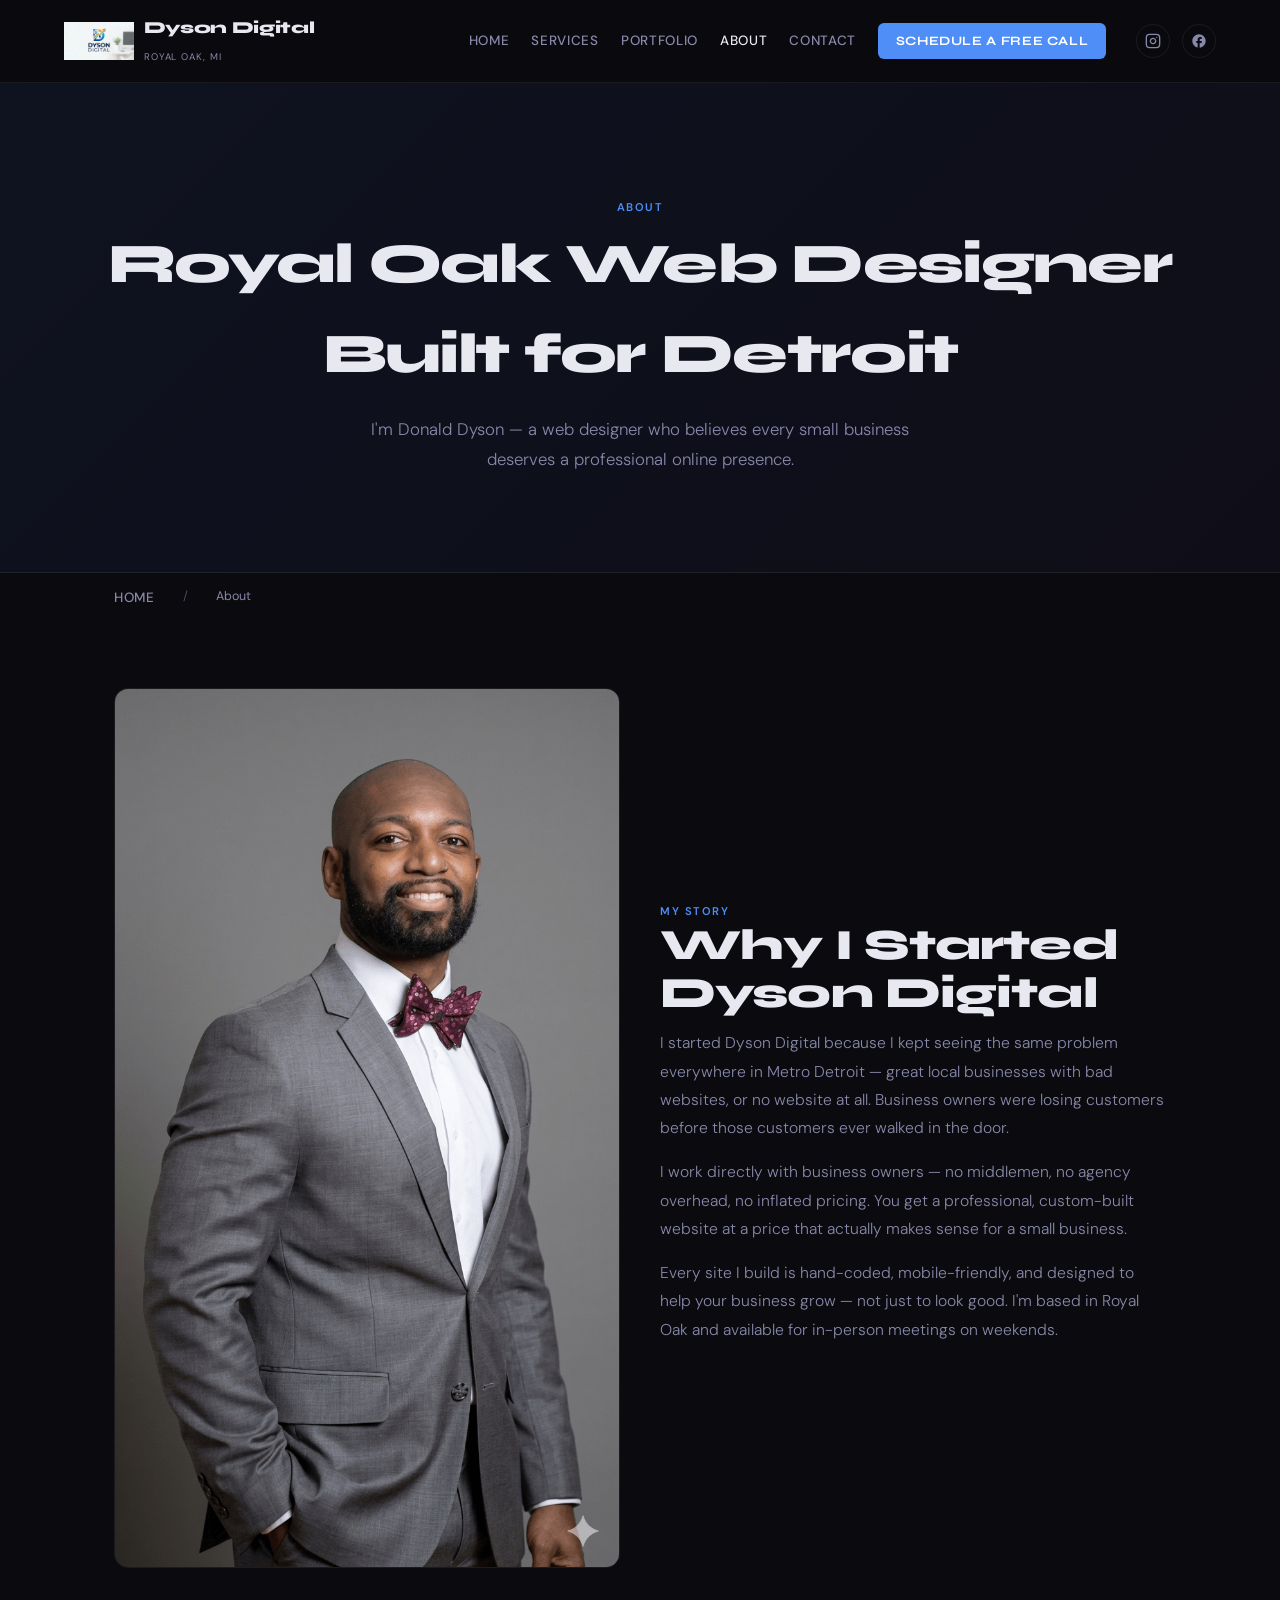
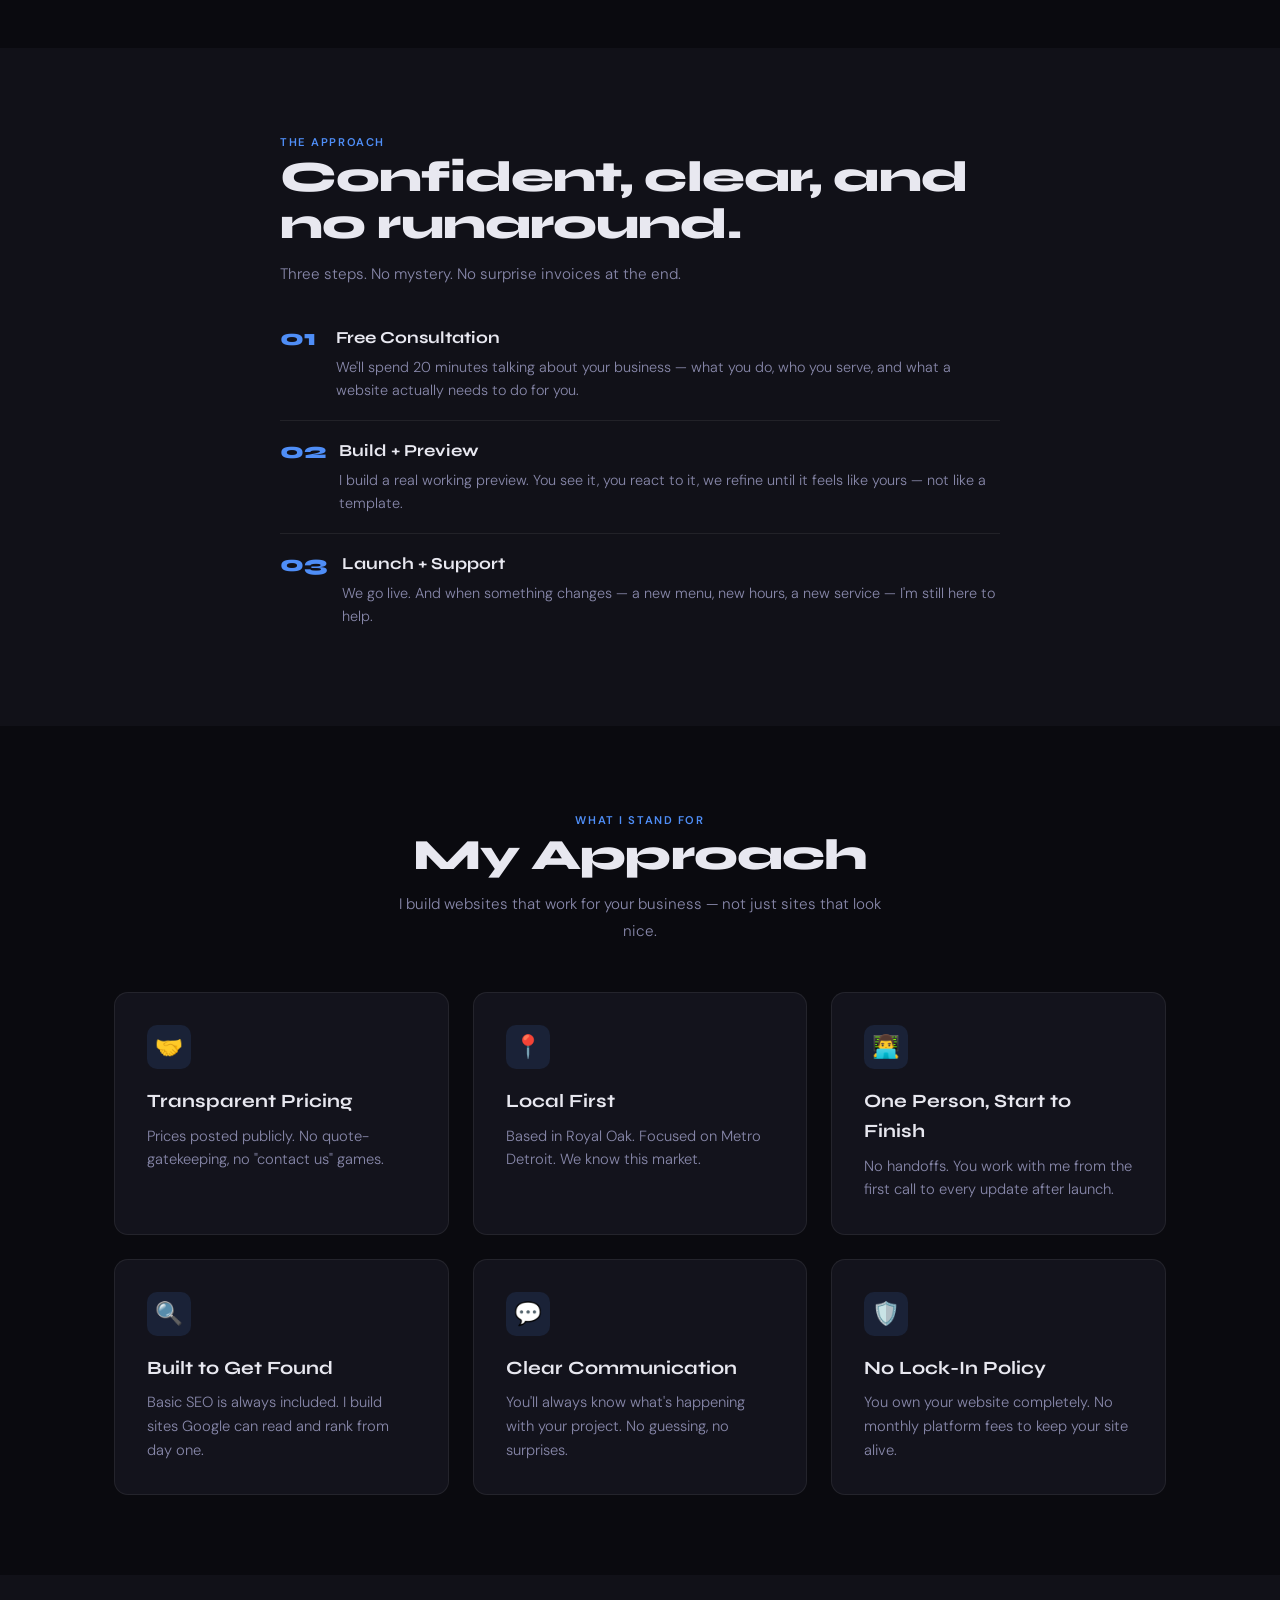
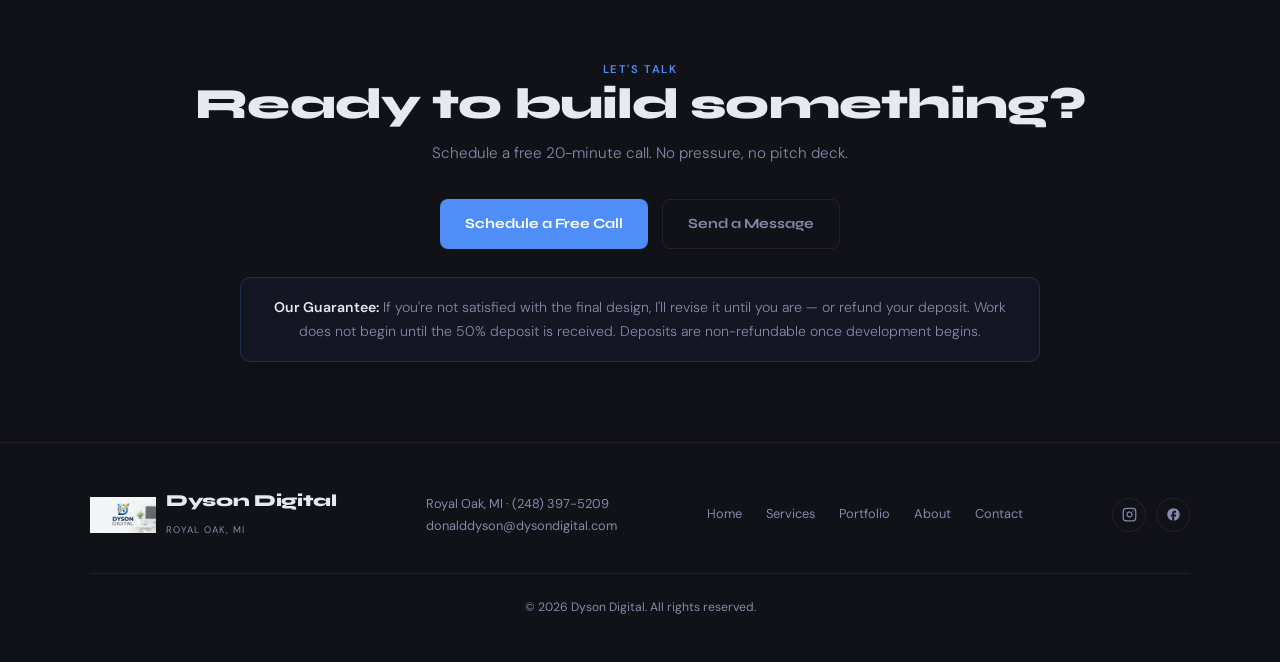
==== commit ff4e6bd4: "Add files via upload" ====
--- a/about.html
+++ b/about.html
@@ -127,38 +127,33 @@
 <!-- APPROACH -->
 <section class="section-light">
   <div class="container">
-    <div class="grid-2">
-      <div>
-        <span class="sl">The Approach</span>
-        <h2 class="st">Confident, clear, and no runaround.</h2>
-        <p class="ss">Three steps. No mystery. No surprise invoices at the end.</p>
-        <ol class="steps-list">
-          <li>
-            <span class="step-num">01</span>
-            <div class="step-body">
-              <h4>Free Consultation</h4>
-              <p>We'll spend 20 minutes talking about your business — what you do, who you serve, and what a website actually needs to do for you.</p>
-            </div>
-          </li>
-          <li>
-            <span class="step-num">02</span>
-            <div class="step-body">
-              <h4>Build + Preview</h4>
-              <p>I build a real working preview. You see it, you react to it, we refine until it feels like yours — not like a template.</p>
-            </div>
-          </li>
-          <li>
-            <span class="step-num">03</span>
-            <div class="step-body">
-              <h4>Launch + Support</h4>
-              <p>We go live. And when something changes — a new menu, new hours, a new service — I'm still here to help.</p>
-            </div>
-          </li>
-        </ol>
-      </div>
-      <div class="approach-img">
-        <img src="images/blacksuit.png" alt="Donald Dyson web designer Royal Oak MI" loading="lazy">
-      </div>
+    <div style="max-width:720px;margin:0 auto;">
+      <span class="sl">The Approach</span>
+      <h2 class="st">Confident, clear, and no runaround.</h2>
+      <p class="ss">Three steps. No mystery. No surprise invoices at the end.</p>
+      <ol class="steps-list">
+        <li>
+          <span class="step-num">01</span>
+          <div class="step-body">
+            <h4>Free Consultation</h4>
+            <p>We'll spend 20 minutes talking about your business — what you do, who you serve, and what a website actually needs to do for you.</p>
+          </div>
+        </li>
+        <li>
+          <span class="step-num">02</span>
+          <div class="step-body">
+            <h4>Build + Preview</h4>
+            <p>I build a real working preview. You see it, you react to it, we refine until it feels like yours — not like a template.</p>
+          </div>
+        </li>
+        <li>
+          <span class="step-num">03</span>
+          <div class="step-body">
+            <h4>Launch + Support</h4>
+            <p>We go live. And when something changes — a new menu, new hours, a new service — I'm still here to help.</p>
+          </div>
+        </li>
+      </ol>
     </div>
   </div>
 </section>
--- a/style.css
+++ b/style.css
@@ -1481,3 +1481,39 @@
   max-height:400px;
   padding:0 1.4rem 1.3rem;
 }
+
+/* ---- Portfolio: logo strip + New badge ---- */
+.pf-logo{
+  background:#fff;
+  border-radius:6px;
+  padding:1.1rem 1rem;
+  height:110px;
+  display:flex;
+  align-items:center;
+  justify-content:center;
+  margin-bottom:1.25rem;
+  border:1px solid var(--border);
+}
+.pf-logo img{
+  max-height:100%;
+  max-width:75%;
+  width:auto;
+  object-fit:contain;
+}
+.status-badge.sb-new{
+  color:#fff;
+  border:1px solid rgba(79,142,247,0.6);
+  background:linear-gradient(135deg,var(--primary),var(--accent));
+  animation:newpulse 2.2s ease-in-out infinite;
+}
+@keyframes newpulse{
+  0%,100%{box-shadow:0 0 0 0 rgba(79,142,247,0.4);}
+  50%{box-shadow:0 0 0 6px rgba(79,142,247,0);}
+}
+.badge-stack{
+  display:flex;
+  flex-direction:column;
+  gap:0.35rem;
+  align-items:flex-end;
+  flex-shrink:0;
+}
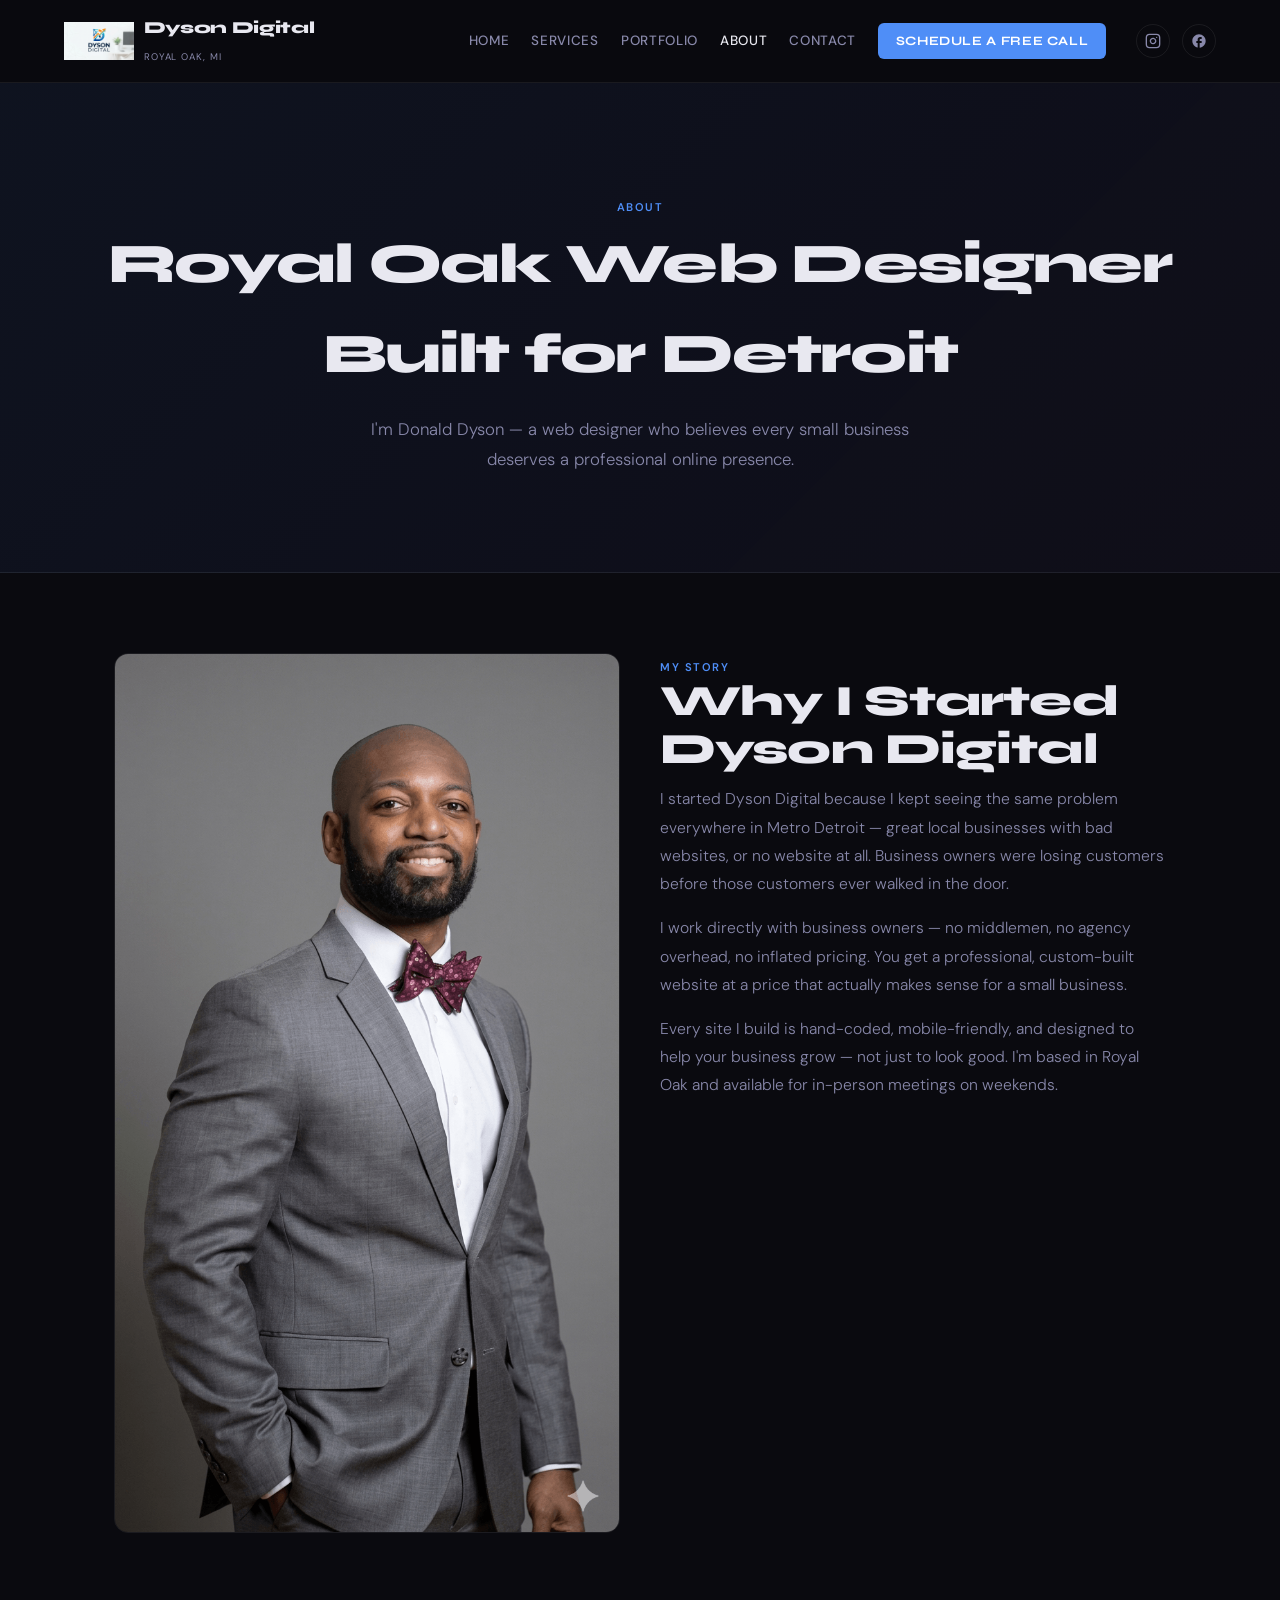
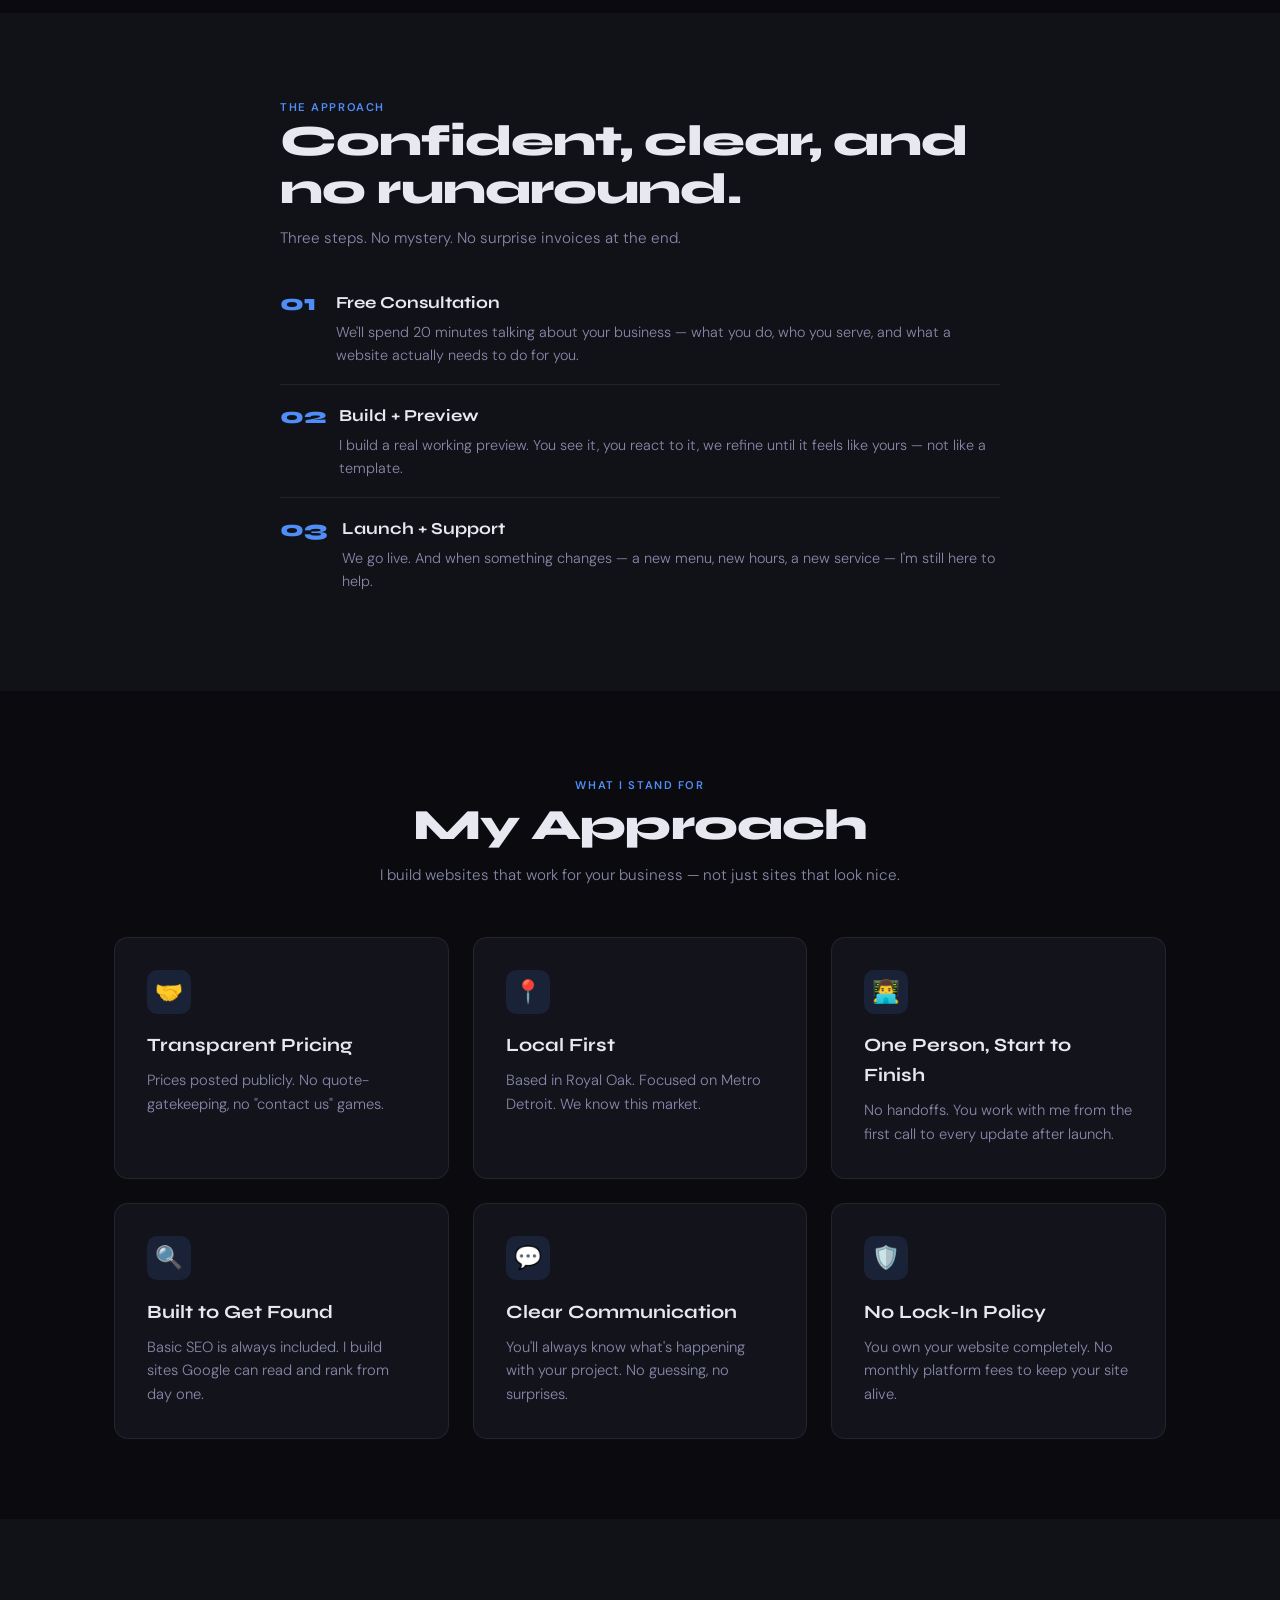
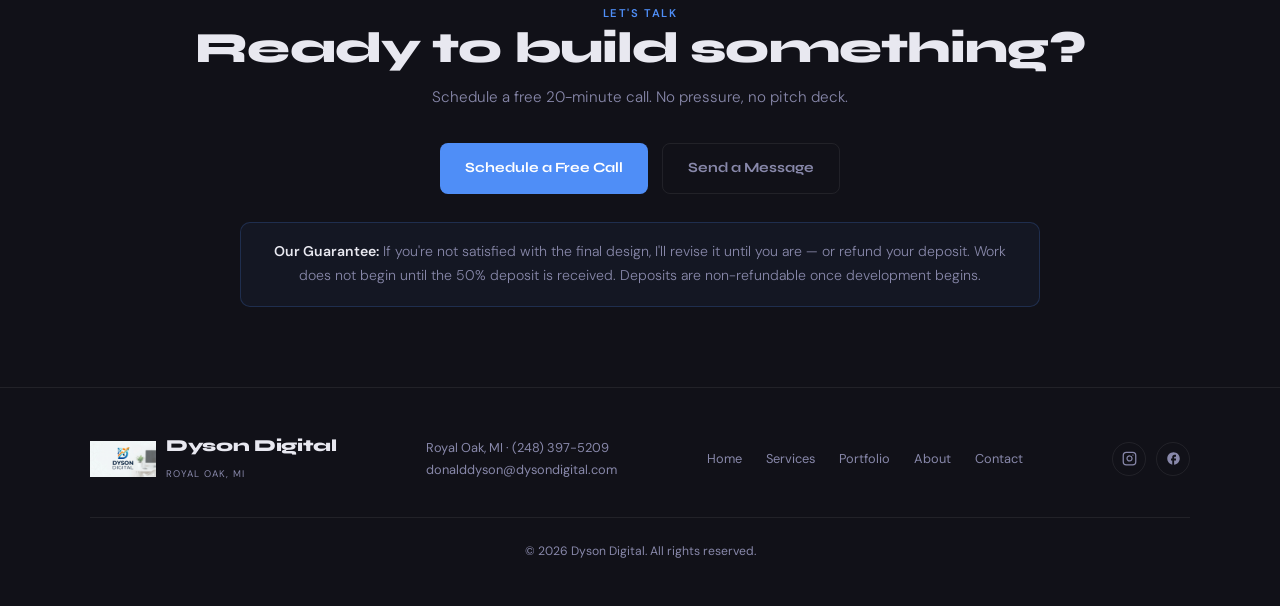
==== commit 6be42b32: "Add files via upload" ====
--- a/about.html
+++ b/about.html
@@ -102,10 +102,6 @@
   <p>I'm Donald Dyson — a web designer who believes every small business deserves a professional online presence.</p>
 </section>
 
-<nav class="breadcrumbs" aria-label="Breadcrumb">
-  <a href="index.html">Home</a><span>/</span>About
-</nav>
-
 <!-- ABOUT MAIN -->
 <section>
   <div class="container">
--- a/style.css
+++ b/style.css
@@ -167,7 +167,9 @@
   font-weight:300;
   line-height:1.75;
 }
-.sh{margin-bottom:3rem;}
+.sh{margin-bottom:3rem;text-align:center;}
+.sh .sl{display:inline-block;}
+.sh .ss{max-width:640px;margin-left:auto;margin-right:auto;}
 .container{max-width:1100px;margin:0 auto;padding:80px 24px;}
 .container-wide{max-width:1200px;margin:0 auto;padding:80px 24px;}
 
@@ -251,7 +253,7 @@
   display:grid;
   grid-template-columns:repeat(auto-fit,minmax(320px,1fr));
   gap:2.5rem;
-  align-items:center;
+  align-items:start;
 }
 .service-card h3{
   font-size:1.15rem;
@@ -993,9 +995,10 @@
 /* ---- Portfolio: Technical Minimalism ---- */
 .pf-grid{
   display:grid;
-  grid-template-columns:repeat(auto-fit,minmax(340px,1fr));
+  grid-template-columns:repeat(2,1fr);
   gap:1.5rem;
 }
+@media(max-width:820px){.pf-grid{grid-template-columns:1fr;}}
 .pf-card{
   background:var(--card);
   border:1px solid var(--border);
@@ -1289,16 +1292,6 @@
 .cd a{color:var(--text);transition:color 0.2s;flex:1;}
 .cd a:hover{color:var(--primary);}
 .cd > span:not(:first-child){color:var(--muted);font-size:0.9rem;flex:1;}
-
-/* Contact hero image under Schedule button */
-.contact-hero-img{
-  max-width:420px;
-  margin:1.5rem 0;
-  border-radius:14px;
-  overflow:hidden;
-  border:1px solid var(--border);
-}
-.contact-hero-img img{width:100%;height:auto;display:block;}
 
 /* Social buttons under the Book a Free Consultation / Schedule button */
 .contact-social{
@@ -1486,19 +1479,21 @@
 .pf-logo{
   background:#fff;
   border-radius:6px;
-  padding:1.1rem 1rem;
-  height:110px;
+  height:130px;
   display:flex;
   align-items:center;
   justify-content:center;
   margin-bottom:1.25rem;
   border:1px solid var(--border);
+  overflow:hidden;
+  padding:0.5rem;
 }
 .pf-logo img{
-  max-height:100%;
-  max-width:75%;
-  width:auto;
+  width:100%;
+  height:100%;
   object-fit:contain;
+  object-position:center;
+  display:block;
 }
 .status-badge.sb-new{
   color:#fff;
